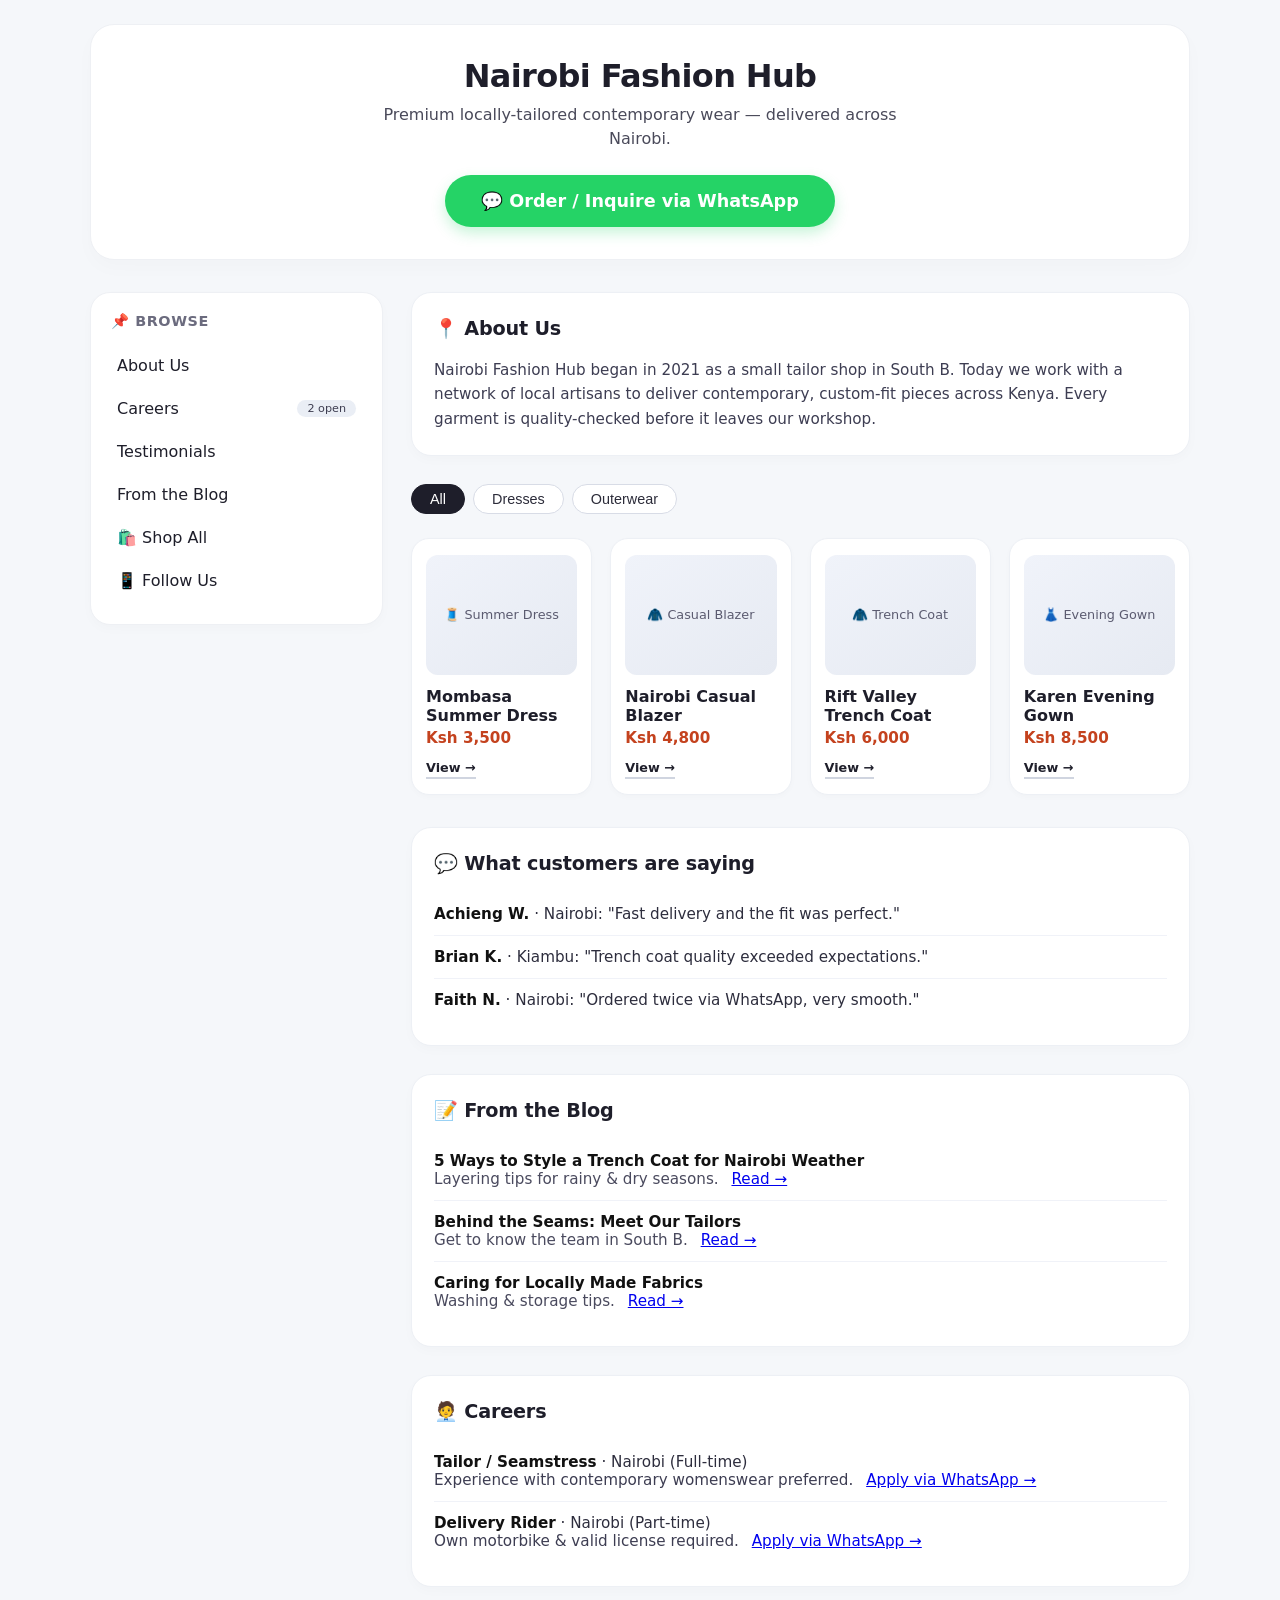
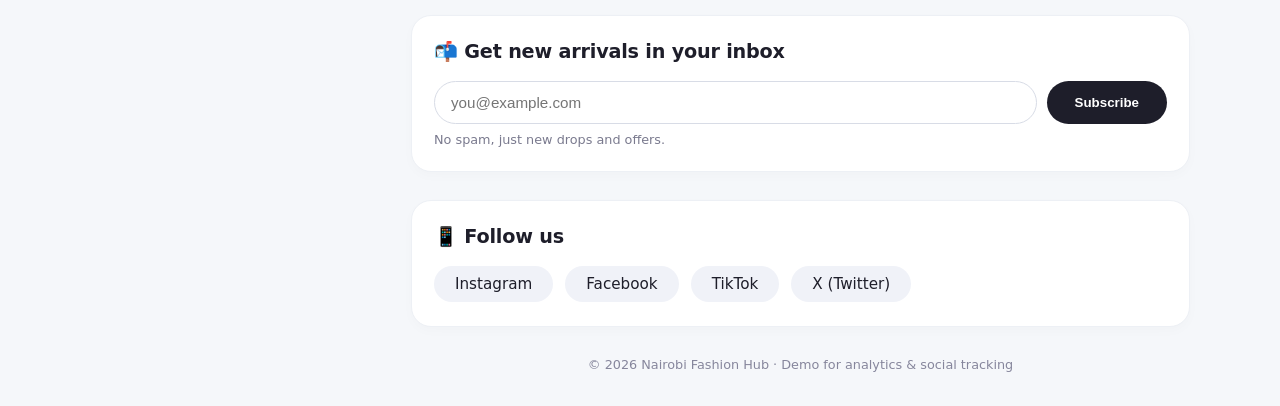
==== index.html @ c0537ba8 "Update index.html" ====
<!DOCTYPE html>
<html lang="en">
<head>
  <!-- Google tag (gtag.js) -->
  <script async src="https://www.googletagmanager.com/gtag/js?id=G-ZZE3RNQ6L9"></script>
  <script>
    window.dataLayer = window.dataLayer || [];
    function gtag(){dataLayer.push(arguments);}
    gtag('js', new Date());
    gtag('config', 'G-ZZE3RNQ6L9');
  </script>
  <meta charset="UTF-8">
  <meta name="viewport" content="width=device-width, initial-scale=1.0">
  <title>Nairobi Fashion Hub · Social Analytics Demo</title>
  <style>
    * { box-sizing: border-box; margin: 0; }
    body {
      font-family: 'Segoe UI', Roboto, system-ui, sans-serif;
      background: #f5f7fa;
      color: #1e1e2a;
      padding: 24px 16px;
    }
    .container {
      max-width: 1100px;
      margin: 0 auto;
    }
    /* header card */
    .header-card {
      background: white;
      padding: 32px 24px;
      border-radius: 24px;
      box-shadow: 0 8px 20px rgba(0,0,0,0.02);
      border: 1px solid #eef0f4;
      text-align: center;
      margin-bottom: 32px;
    }
    h1 {
      font-size: 2rem;
      font-weight: 700;
      letter-spacing: -0.02em;
    }
    .subtitle {
      color: #4a4a5a;
      max-width: 560px;
      margin: 8px auto 24px;
      line-height: 1.5;
    }
    .whatsapp-btn {
      display: inline-block;
      background: #25D366;
      color: white;
      padding: 16px 36px;
      border-radius: 60px;
      font-weight: 600;
      font-size: 1.1rem;
      text-decoration: none;
      box-shadow: 0 6px 14px rgba(37, 211, 102, 0.25);
      transition: background 0.2s;
    }
    .whatsapp-btn:hover { background: #128C7E; }

    /* side menu + main layout */
    .dashboard {
      display: flex;
      flex-wrap: wrap;
      gap: 28px;
      margin-top: 8px;
    }
    .side-menu {
      flex: 1 1 200px;
      background: white;
      border-radius: 20px;
      border: 1px solid #eef0f4;
      padding: 20px 12px;
      height: fit-content;
      box-shadow: 0 4px 12px rgba(0,0,0,0.02);
    }
    .side-menu h3 {
      font-size: 0.9rem;
      text-transform: uppercase;
      letter-spacing: 0.04em;
      color: #6b6b7e;
      margin: 0 0 16px 8px;
    }
    .side-menu a {
      display: block;
      padding: 10px 14px;
      color: #1e1e2a;
      text-decoration: none;
      border-radius: 12px;
      font-weight: 500;
      transition: background 0.15s;
      margin-bottom: 4px;
    }
    .side-menu a:hover {
      background: #f0f2f8;
    }
    .side-menu .menu-label {
      display: flex;
      align-items: center;
      gap: 8px;
    }
    .side-menu .badge {
      background: #eaeef5;
      font-size: 0.7rem;
      padding: 2px 10px;
      border-radius: 30px;
      color: #3d3d50;
      margin-left: auto;
    }

    .main-content {
      flex: 3 1 500px;
    }

    /* filter pills */
    .filter-bar {
      display: flex;
      gap: 8px;
      flex-wrap: wrap;
      margin-bottom: 24px;
    }
    .filter-btn {
      background: white;
      border: 1px solid #d8dce6;
      padding: 6px 18px;
      border-radius: 40px;
      font-size: 0.9rem;
      font-weight: 500;
      cursor: pointer;
      transition: 0.15s;
      color: #2c2c3a;
    }
    .filter-btn.active,
    .filter-btn:hover {
      background: #1e1e2a;
      color: white;
      border-color: #1e1e2a;
    }

    /* product grid */
    .product-grid {
      display: grid;
      grid-template-columns: repeat(auto-fill, minmax(170px, 1fr));
      gap: 18px;
      margin-bottom: 32px;
    }
    .product-card {
      background: white;
      border-radius: 18px;
      border: 1px solid #edf0f5;
      padding: 16px 14px 18px;
      transition: transform 0.15s, box-shadow 0.2s;
      cursor: pointer;
      box-shadow: 0 2px 6px rgba(0,0,0,0.02);
    }
    .product-card:hover {
      transform: translateY(-3px);
      box-shadow: 0 12px 24px -8px rgba(0,0,0,0.08);
    }
    .product-thumb {
      height: 120px;
      background: #f0f3fa;
      border-radius: 12px;
      display: flex;
      align-items: center;
      justify-content: center;
      font-size: 0.8rem;
      color: #5b5b70;
      font-weight: 500;
      margin-bottom: 12px;
      background-image: linear-gradient(145deg, #f0f3fa, #e6eaf2);
    }
    .product-title {
      font-weight: 600;
      font-size: 1rem;
      margin-bottom: 2px;
    }
    .product-price {
      font-weight: 700;
      color: #c4421e;
      font-size: 0.95rem;
      margin: 4px 0 10px;
    }
    .product-cta {
      font-size: 0.8rem;
      font-weight: 600;
      color: #1e1e2a;
      border-bottom: 2px solid #d0d5e0;
      padding-bottom: 2px;
    }

    /* section cards */
    .section-card {
      background: white;
      border-radius: 20px;
      border: 1px solid #edf0f5;
      padding: 24px 22px;
      margin-bottom: 28px;
      box-shadow: 0 4px 12px rgba(0,0,0,0.02);
    }
    .section-card h2 {
      font-size: 1.2rem;
      font-weight: 600;
      margin-top: 0;
      margin-bottom: 18px;
      letter-spacing: -0.01em;
    }
    .testimonial {
      padding: 12px 0;
      border-bottom: 1px solid #f0f2f8;
      font-size: 0.95rem;
      color: #2d2d3d;
    }
    .testimonial:last-child { border-bottom: none; }
    .testimonial strong { color: #111; }

    .newsletter-form {
      display: flex;
      flex-wrap: wrap;
      gap: 10px;
    }
    .newsletter-form input {
      flex: 2 1 180px;
      padding: 12px 16px;
      border-radius: 60px;
      border: 1px solid #d8dce6;
      font-size: 0.95rem;
    }
    .newsletter-form button {
      background: #1e1e2a;
      color: white;
      border: none;
      padding: 12px 28px;
      border-radius: 60px;
      font-weight: 600;
      cursor: pointer;
      transition: 0.15s;
    }
    .newsletter-form button:hover { background: #3a3a4e; }

    .social-links {
      display: flex;
      flex-wrap: wrap;
      gap: 12px;
      margin-top: 8px;
    }
    .social-links a {
      background: #f0f2f8;
      padding: 8px 20px;
      border-radius: 40px;
      text-decoration: none;
      color: #1e1e2a;
      font-weight: 500;
      font-size: 0.95rem;
      border: 1px solid transparent;
      transition: 0.15s;
    }
    .social-links a:hover {
      background: #e3e7f0;
      border-color: #c8cedc;
    }
    footer {
      font-size: 0.8rem;
      color: #86869c;
      text-align: center;
      margin: 30px 0 10px;
    }
    .form-note { font-size: 0.8rem; color: #7a7a8e; margin-top: 8px; }
    .inline-link { color: #1e1e2a; font-weight: 500; text-decoration: underline 2px #d0d5e0; }
  </style>
</head>
<body>
<div class="container">

  <!-- header -->
  <div class="header-card">
    <h1>Nairobi Fashion Hub</h1>
    <p class="subtitle">Premium locally-tailored contemporary wear — delivered across Nairobi.</p>
    <a href="https://wa.me/254747990254?text=Hi!%20I%20am%20inquiring%20about%20your%20designs%20from%20Social%20Media."
       class="whatsapp-btn"
       id="whatsapp-conversion-link"
       onclick="gtag('event', 'whatsapp_click', { 'event_category': 'engagement', 'event_label': 'header_cta' });">
      💬 Order / Inquire via WhatsApp
    </a>
  </div>

  <!-- dashboard with side menu + main -->
  <div class="dashboard">
    <!-- SIDE MENU (clickable sections) -->
    <div class="side-menu">
      <h3>📌 browse</h3>
      <a href="#about-us" onclick="trackMenuClick('about')"><span class="menu-label">About Us</span></a>
      <a href="#careers" onclick="trackMenuClick('careers')"><span class="menu-label">Careers <span class="badge">2 open</span></span></a>
      <a href="#testimonials" onclick="trackMenuClick('testimonials')"><span class="menu-label">Testimonials</span></a>
      <a href="#blog" onclick="trackMenuClick('blog')"><span class="menu-label">From the Blog</span></a>
      <a href="#shop" onclick="trackMenuClick('shop')"><span class="menu-label">🛍️ Shop All</span></a>
      <a href="#social" onclick="trackMenuClick('social')"><span class="menu-label">📱 Follow Us</span></a>
    </div>

    <!-- MAIN CONTENT -->
    <div class="main-content">

      <!-- About (visible) -->
      <div class="section-card" id="about-us">
        <h2>📍 About Us</h2>
        <p style="font-size:0.95rem; color:#3d3d52; line-height:1.6;">
          Nairobi Fashion Hub began in 2021 as a small tailor shop in South B. Today we work with a network of
          local artisans to deliver contemporary, custom-fit pieces across Kenya. Every garment is quality-checked
          before it leaves our workshop.
        </p>
      </div>

      <!-- filter + product grid (shop) -->
      <div id="shop">
        <div class="filter-bar">
          <button class="filter-btn active" onclick="filterCategory('all', this)">All</button>
          <button class="filter-btn" onclick="filterCategory('dresses', this)">Dresses</button>
          <button class="filter-btn" onclick="filterCategory('outerwear', this)">Outerwear</button>
        </div>
        <div class="product-grid" id="product-grid">
          <div class="product-card" data-category="dresses" onclick="trackProductClick('Mombasa Summer Dress', 3500)">
            <div class="product-thumb">🧵 Summer Dress</div>
            <p class="product-title">Mombasa Summer Dress</p>
            <p class="product-price">Ksh 3,500</p>
            <span class="product-cta">View →</span>
          </div>
          <div class="product-card" data-category="outerwear" onclick="trackProductClick('Nairobi Casual Blazer', 4800)">
            <div class="product-thumb">🧥 Casual Blazer</div>
            <p class="product-title">Nairobi Casual Blazer</p>
            <p class="product-price">Ksh 4,800</p>
            <span class="product-cta">View →</span>
          </div>
          <div class="product-card" data-category="outerwear" onclick="trackProductClick('Rift Valley Trench Coat', 6000)">
            <div class="product-thumb">🧥 Trench Coat</div>
            <p class="product-title">Rift Valley Trench Coat</p>
            <p class="product-price">Ksh 6,000</p>
            <span class="product-cta">View →</span>
          </div>
          <div class="product-card" data-category="dresses" onclick="trackProductClick('Karen Evening Gown', 8500)">
            <div class="product-thumb">👗 Evening Gown</div>
            <p class="product-title">Karen Evening Gown</p>
            <p class="product-price">Ksh 8,500</p>
            <span class="product-cta">View →</span>
          </div>
        </div>
      </div>

      <!-- Testimonials -->
      <div class="section-card" id="testimonials">
        <h2>💬 What customers are saying</h2>
        <div class="testimonial"><strong>Achieng W.</strong> · Nairobi: "Fast delivery and the fit was perfect."</div>
        <div class="testimonial"><strong>Brian K.</strong> · Kiambu: "Trench coat quality exceeded expectations."</div>
        <div class="testimonial"><strong>Faith N.</strong> · Nairobi: "Ordered twice via WhatsApp, very smooth."</div>
      </div>

      <!-- Blog (clickable links) -->
      <div class="section-card" id="blog">
        <h2>📝 From the Blog</h2>
        <div class="testimonial">
          <strong>5 Ways to Style a Trench Coat for Nairobi Weather</strong><br>
          <span style="color:#4a4a5e;">Layering tips for rainy & dry seasons.</span>
          <a href="#" onclick="trackBlogClick('trench_coat_styling'); return false;" style="margin-left:8px; font-weight:500;">Read →</a>
        </div>
        <div class="testimonial">
          <strong>Behind the Seams: Meet Our Tailors</strong><br>
          <span style="color:#4a4a5e;">Get to know the team in South B.</span>
          <a href="#" onclick="trackBlogClick('meet_our_tailors'); return false;" style="margin-left:8px; font-weight:500;">Read →</a>
        </div>
        <div class="testimonial">
          <strong>Caring for Locally Made Fabrics</strong><br>
          <span style="color:#4a4a5e;">Washing & storage tips.</span>
          <a href="#" onclick="trackBlogClick('fabric_care'); return false;" style="margin-left:8px; font-weight:500;">Read →</a>
        </div>
      </div>

      <!-- Careers (with WhatsApp apply links) -->
      <div class="section-card" id="careers">
        <h2>🧑‍💼 Careers</h2>
        <div class="testimonial">
          <strong>Tailor / Seamstress</strong> · Nairobi (Full-time)<br>
          <span style="color:#3d3d52;">Experience with contemporary womenswear preferred.</span>
          <a href="https://wa.me/254799023508?text=Hi!%20I%20am%20inquiring%20about%20the%20Tailor%20position."
             onclick="trackCareerClick('tailor_seamstress');" style="margin-left:8px; font-weight:500;">Apply via WhatsApp →</a>
        </div>
        <div class="testimonial">
          <strong>Delivery Rider</strong> · Nairobi (Part-time)<br>
          <span style="color:#3d3d52;">Own motorbike & valid license required.</span>
          <a href="https://wa.me/254799023508?text=Hi!%20I%20am%20inquiring%20about%20the%20Delivery%20Rider%20position."
             onclick="trackCareerClick('delivery_rider');" style="margin-left:8px; font-weight:500;">Apply via WhatsApp →</a>
        </div>
      </div>

      <!-- Newsletter -->
      <div class="section-card">
        <h2>📬 Get new arrivals in your inbox</h2>
        <form class="newsletter-form" onsubmit="return handleNewsletterSubmit(event)">
          <input type="email" id="newsletter-email" placeholder="you@example.com" required>
          <button type="submit">Subscribe</button>
        </form>
        <p class="form-note">No spam, just new drops and offers.</p>
      </div>

      <!-- Social links (outbound) -->
      <div class="section-card" id="social">
        <h2>📱 Follow us</h2>
        <div class="social-links">
          <a href="https://instagram.com" target="_blank" rel="noopener"
             onclick="gtag('event', 'outbound_click', { 'event_category': 'social', 'event_label': 'instagram' });">Instagram</a>
          <a href="https://facebook.com" target="_blank" rel="noopener"
             onclick="gtag('event', 'outbound_click', { 'event_category': 'social', 'event_label': 'facebook' });">Facebook</a>
          <a href="https://tiktok.com" target="_blank" rel="noopener"
             onclick="gtag('event', 'outbound_click', { 'event_category': 'social', 'event_label': 'tiktok' });">TikTok</a>
          <a href="https://x.com" target="_blank" rel="noopener"
             onclick="gtag('event', 'outbound_click', { 'event_category': 'social', 'event_label': 'x_twitter' });">X (Twitter)</a>
        </div>
      </div>

      <footer>© 2026 Nairobi Fashion Hub · Demo for analytics &amp; social tracking</footer>
    </div>
  </div>
</div>

<script>
  // ------- GA tracking helpers -------

  // product click
  function trackProductClick(name, price) {
    gtag('event', 'select_item', {
      'event_category': 'product',
      'event_label': name,
      'value': price
    });
  }

  // blog click
  function trackBlogClick(articleId) {
    gtag('event', 'blog_click', {
      'event_category': 'content',
      'event_label': articleId
    });
  }

  // career click (apply via WhatsApp)
  function trackCareerClick(roleId) {
    gtag('event', 'career_click', {
      'event_category': 'careers',
      'event_label': roleId
    });
  }

  // side menu click
  function trackMenuClick(section) {
    gtag('event', 'menu_click', {
      'event_category': 'navigation',
      'event_label': section
    });
  }

  // category filter
  function filterCategory(category, btn) {
    document.querySelectorAll('.filter-btn').forEach(b => b.classList.remove('active'));
    btn.classList.add('active');

    document.querySelectorAll('.product-card').forEach(card => {
      const show = category === 'all' || card.getAttribute('data-category') === category;
      card.style.display = show ? '' : 'none';
    });

    gtag('event', 'filter_select', {
      'event_category': 'engagement',
      'event_label': category
    });
  }

  // newsletter signup
  function handleNewsletterSubmit(event) {
    event.preventDefault();
    gtag('event', 'sign_up', {
      'event_category': 'conversion',
      'event_label': 'newsletter'
    });
    alert('Thanks for subscribing! (demo, no email stored)');
    document.getElementById('newsletter-email').value = '';
    return false;
  }

  // scroll depth tracking (25/50/75/100)
  (function() {
    const milestones = [25, 50, 75, 100];
    const reached = new Set();
    function checkScroll() {
      const scrollTop = window.scrollY;
      const docHeight = document.documentElement.scrollHeight - window.innerHeight;
      if (docHeight <= 0) return;
      const percent = Math.round((scrollTop / docHeight) * 100);
      milestones.forEach(m => {
        if (percent >= m && !reached.has(m)) {
          reached.add(m);
          gtag('event', 'scroll_depth', {
            'event_category': 'engagement',
            'event_label': m + '%'
          });
        }
      });
    }
    window.addEventListener('scroll', checkScroll);
  })();

  // 30-second time-on-page
  setTimeout(function() {
    gtag('event', 'time_on_page', {
      'event_category': 'engagement',
      'event_label': '30_seconds'
    });
  }, 30000);

  // additional: track WhatsApp link in careers and header are already handled inline.
</script>
</body>
</html>
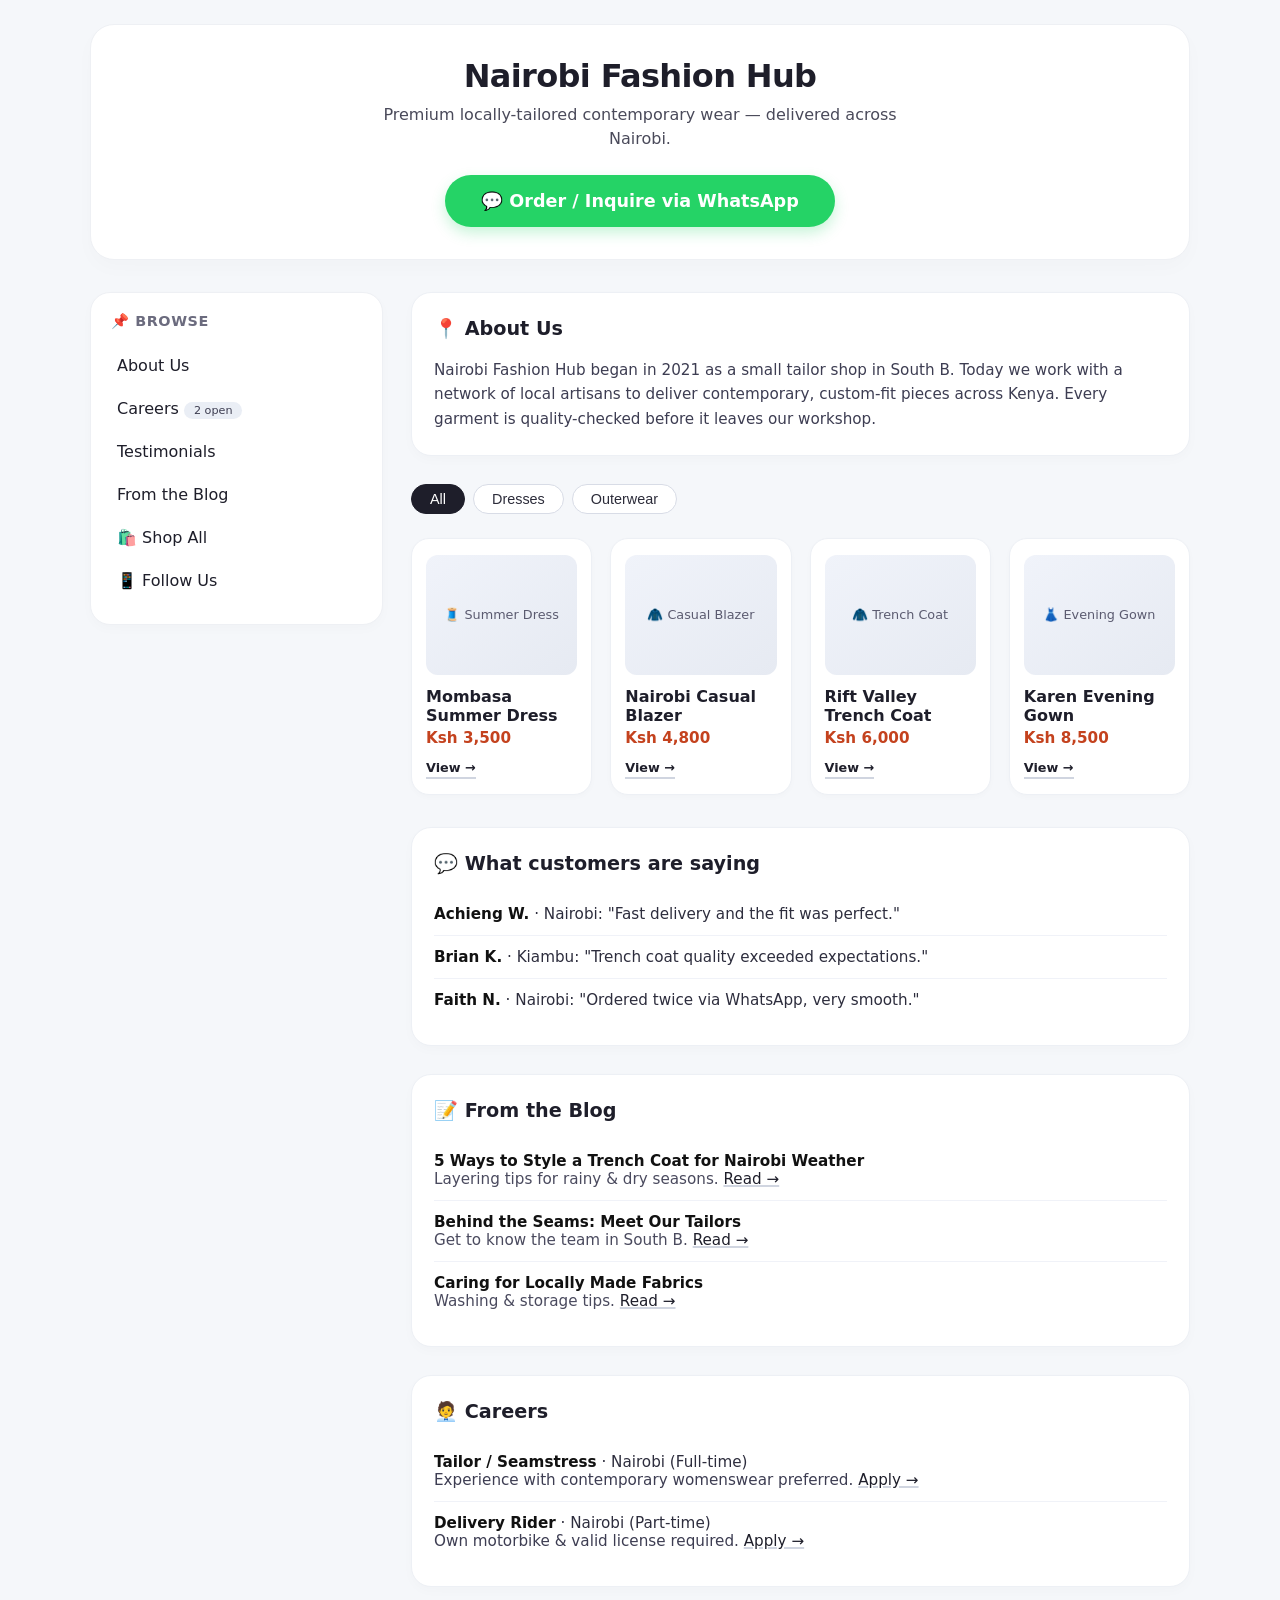
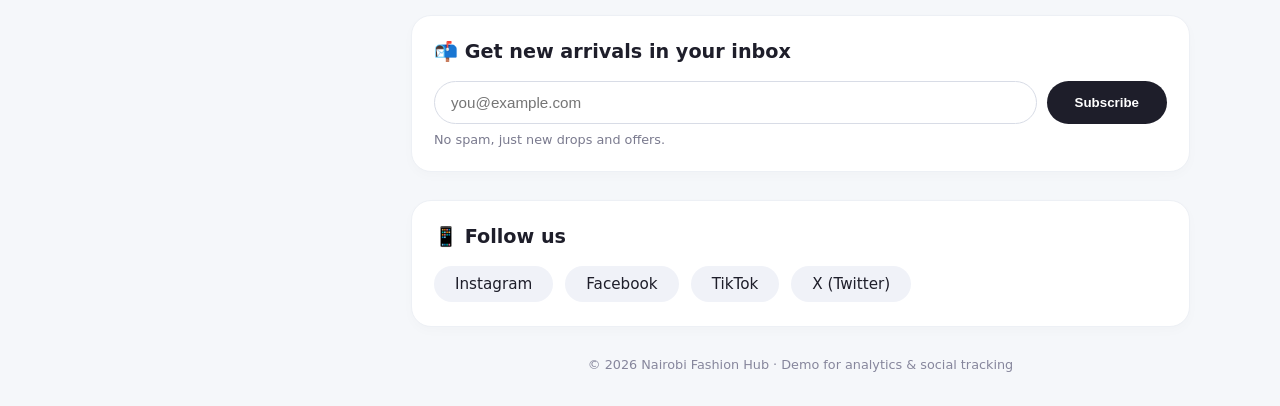
==== commit 9b1ec1c0: "Update index.html" ====
--- a/index.html
+++ b/index.html
@@ -11,7 +11,7 @@
   </script>
   <meta charset="UTF-8">
   <meta name="viewport" content="width=device-width, initial-scale=1.0">
-  <title>Nairobi Fashion Hub · Social Analytics Demo</title>
+  <title>Nairobi Fashion Hub · Interactive Demo</title>
   <style>
     * { box-sizing: border-box; margin: 0; }
     body {
@@ -20,11 +20,7 @@
       color: #1e1e2a;
       padding: 24px 16px;
     }
-    .container {
-      max-width: 1100px;
-      margin: 0 auto;
-    }
-    /* header card */
+    .container { max-width: 1100px; margin: 0 auto; }
     .header-card {
       background: white;
       padding: 32px 24px;
@@ -34,17 +30,8 @@
       text-align: center;
       margin-bottom: 32px;
     }
-    h1 {
-      font-size: 2rem;
-      font-weight: 700;
-      letter-spacing: -0.02em;
-    }
-    .subtitle {
-      color: #4a4a5a;
-      max-width: 560px;
-      margin: 8px auto 24px;
-      line-height: 1.5;
-    }
+    h1 { font-size: 2rem; font-weight: 700; letter-spacing: -0.02em; }
+    .subtitle { color: #4a4a5a; max-width: 560px; margin: 8px auto 24px; line-height: 1.5; }
     .whatsapp-btn {
       display: inline-block;
       background: #25D366;
@@ -59,7 +46,6 @@
     }
     .whatsapp-btn:hover { background: #128C7E; }
 
-    /* side menu + main layout */
     .dashboard {
       display: flex;
       flex-wrap: wrap;
@@ -91,15 +77,9 @@
       font-weight: 500;
       transition: background 0.15s;
       margin-bottom: 4px;
-    }
-    .side-menu a:hover {
-      background: #f0f2f8;
-    }
-    .side-menu .menu-label {
-      display: flex;
-      align-items: center;
-      gap: 8px;
-    }
+      cursor: pointer;
+    }
+    .side-menu a:hover { background: #f0f2f8; }
     .side-menu .badge {
       background: #eaeef5;
       font-size: 0.7rem;
@@ -108,12 +88,9 @@
       color: #3d3d50;
       margin-left: auto;
     }
-
-    .main-content {
-      flex: 3 1 500px;
-    }
-
-    /* filter pills */
+    .main-content { flex: 3 1 500px; }
+
+    /* filter */
     .filter-bar {
       display: flex;
       gap: 8px;
@@ -131,8 +108,7 @@
       transition: 0.15s;
       color: #2c2c3a;
     }
-    .filter-btn.active,
-    .filter-btn:hover {
+    .filter-btn.active, .filter-btn:hover {
       background: #1e1e2a;
       color: white;
       border-color: #1e1e2a;
@@ -171,26 +147,10 @@
       margin-bottom: 12px;
       background-image: linear-gradient(145deg, #f0f3fa, #e6eaf2);
     }
-    .product-title {
-      font-weight: 600;
-      font-size: 1rem;
-      margin-bottom: 2px;
-    }
-    .product-price {
-      font-weight: 700;
-      color: #c4421e;
-      font-size: 0.95rem;
-      margin: 4px 0 10px;
-    }
-    .product-cta {
-      font-size: 0.8rem;
-      font-weight: 600;
-      color: #1e1e2a;
-      border-bottom: 2px solid #d0d5e0;
-      padding-bottom: 2px;
-    }
-
-    /* section cards */
+    .product-title { font-weight: 600; font-size: 1rem; margin-bottom: 2px; }
+    .product-price { font-weight: 700; color: #c4421e; font-size: 0.95rem; margin: 4px 0 10px; }
+    .product-cta { font-size: 0.8rem; font-weight: 600; color: #1e1e2a; border-bottom: 2px solid #d0d5e0; padding-bottom: 2px; }
+
     .section-card {
       background: white;
       border-radius: 20px;
@@ -199,13 +159,7 @@
       margin-bottom: 28px;
       box-shadow: 0 4px 12px rgba(0,0,0,0.02);
     }
-    .section-card h2 {
-      font-size: 1.2rem;
-      font-weight: 600;
-      margin-top: 0;
-      margin-bottom: 18px;
-      letter-spacing: -0.01em;
-    }
+    .section-card h2 { font-size: 1.2rem; font-weight: 600; margin-top: 0; margin-bottom: 18px; }
     .testimonial {
       padding: 12px 0;
       border-bottom: 1px solid #f0f2f8;
@@ -214,6 +168,13 @@
     }
     .testimonial:last-child { border-bottom: none; }
     .testimonial strong { color: #111; }
+    .inline-link {
+      color: #1e1e2a;
+      font-weight: 500;
+      text-decoration: underline 2px #d0d5e0;
+      cursor: pointer;
+    }
+    .inline-link:hover { color: #000; }
 
     .newsletter-form {
       display: flex;
@@ -256,52 +217,89 @@
       border: 1px solid transparent;
       transition: 0.15s;
     }
-    .social-links a:hover {
-      background: #e3e7f0;
-      border-color: #c8cedc;
-    }
-    footer {
-      font-size: 0.8rem;
-      color: #86869c;
-      text-align: center;
-      margin: 30px 0 10px;
-    }
+    .social-links a:hover { background: #e3e7f0; border-color: #c8cedc; }
+    footer { font-size: 0.8rem; color: #86869c; text-align: center; margin: 30px 0 10px; }
     .form-note { font-size: 0.8rem; color: #7a7a8e; margin-top: 8px; }
-    .inline-link { color: #1e1e2a; font-weight: 500; text-decoration: underline 2px #d0d5e0; }
+
+    /* detail overlay (modal) */
+    .modal-overlay {
+      position: fixed;
+      inset: 0;
+      background: rgba(0,0,0,0.35);
+      backdrop-filter: blur(4px);
+      display: flex;
+      align-items: center;
+      justify-content: center;
+      z-index: 999;
+      padding: 20px;
+      opacity: 0;
+      pointer-events: none;
+      transition: opacity 0.25s ease;
+    }
+    .modal-overlay.active {
+      opacity: 1;
+      pointer-events: auto;
+    }
+    .modal-box {
+      background: white;
+      max-width: 600px;
+      width: 100%;
+      border-radius: 28px;
+      padding: 32px 28px;
+      box-shadow: 0 30px 60px rgba(0,0,0,0.2);
+      position: relative;
+      max-height: 80vh;
+      overflow-y: auto;
+      transform: scale(0.96);
+      transition: transform 0.2s ease;
+    }
+    .modal-overlay.active .modal-box { transform: scale(1); }
+    .modal-close {
+      position: absolute;
+      top: 16px;
+      right: 20px;
+      font-size: 1.8rem;
+      cursor: pointer;
+      color: #6b6b7e;
+      background: none;
+      border: none;
+      line-height: 1;
+    }
+    .modal-close:hover { color: #1e1e2a; }
+    .modal-box h2 { margin-top: 0; font-size: 1.6rem; }
+    .modal-box .meta { color: #4a4a5a; margin-bottom: 12px; font-weight: 500; }
+    .modal-box .desc { line-height: 1.6; color: #2d2d3d; }
+    .modal-box .detail-list { list-style: none; padding: 0; }
+    .modal-box .detail-list li { padding: 6px 0; border-bottom: 1px solid #f0f2f8; }
+    .modal-box .detail-list strong { color: #1e1e2a; }
   </style>
 </head>
 <body>
 <div class="container">
-
-  <!-- header -->
   <div class="header-card">
     <h1>Nairobi Fashion Hub</h1>
     <p class="subtitle">Premium locally-tailored contemporary wear — delivered across Nairobi.</p>
     <a href="https://wa.me/254747990254?text=Hi!%20I%20am%20inquiring%20about%20your%20designs%20from%20Social%20Media."
-       class="whatsapp-btn"
-       id="whatsapp-conversion-link"
+       class="whatsapp-btn" id="whatsapp-conversion-link"
        onclick="gtag('event', 'whatsapp_click', { 'event_category': 'engagement', 'event_label': 'header_cta' });">
       💬 Order / Inquire via WhatsApp
     </a>
   </div>
 
-  <!-- dashboard with side menu + main -->
   <div class="dashboard">
-    <!-- SIDE MENU (clickable sections) -->
+    <!-- side menu -->
     <div class="side-menu">
       <h3>📌 browse</h3>
-      <a href="#about-us" onclick="trackMenuClick('about')"><span class="menu-label">About Us</span></a>
-      <a href="#careers" onclick="trackMenuClick('careers')"><span class="menu-label">Careers <span class="badge">2 open</span></span></a>
-      <a href="#testimonials" onclick="trackMenuClick('testimonials')"><span class="menu-label">Testimonials</span></a>
-      <a href="#blog" onclick="trackMenuClick('blog')"><span class="menu-label">From the Blog</span></a>
-      <a href="#shop" onclick="trackMenuClick('shop')"><span class="menu-label">🛍️ Shop All</span></a>
-      <a href="#social" onclick="trackMenuClick('social')"><span class="menu-label">📱 Follow Us</span></a>
+      <a onclick="scrollToSection('about-us'); trackMenuClick('about')">About Us</a>
+      <a onclick="scrollToSection('careers'); trackMenuClick('careers')">Careers <span class="badge">2 open</span></a>
+      <a onclick="scrollToSection('testimonials'); trackMenuClick('testimonials')">Testimonials</a>
+      <a onclick="scrollToSection('blog'); trackMenuClick('blog')">From the Blog</a>
+      <a onclick="scrollToSection('shop'); trackMenuClick('shop')">🛍️ Shop All</a>
+      <a onclick="scrollToSection('social'); trackMenuClick('social')">📱 Follow Us</a>
     </div>
 
-    <!-- MAIN CONTENT -->
     <div class="main-content">
-
-      <!-- About (visible) -->
+      <!-- About -->
       <div class="section-card" id="about-us">
         <h2>📍 About Us</h2>
         <p style="font-size:0.95rem; color:#3d3d52; line-height:1.6;">
@@ -311,7 +309,7 @@
         </p>
       </div>
 
-      <!-- filter + product grid (shop) -->
+      <!-- Shop -->
       <div id="shop">
         <div class="filter-bar">
           <button class="filter-btn active" onclick="filterCategory('all', this)">All</button>
@@ -319,25 +317,25 @@
           <button class="filter-btn" onclick="filterCategory('outerwear', this)">Outerwear</button>
         </div>
         <div class="product-grid" id="product-grid">
-          <div class="product-card" data-category="dresses" onclick="trackProductClick('Mombasa Summer Dress', 3500)">
+          <div class="product-card" data-category="dresses" onclick="openProductDetail('Mombasa Summer Dress', 'Ksh 3,500', 'A light, breathable summer dress in vibrant African print. Perfect for warm days and casual outings. Made from 100% cotton, machine washable.')">
             <div class="product-thumb">🧵 Summer Dress</div>
             <p class="product-title">Mombasa Summer Dress</p>
             <p class="product-price">Ksh 3,500</p>
             <span class="product-cta">View →</span>
           </div>
-          <div class="product-card" data-category="outerwear" onclick="trackProductClick('Nairobi Casual Blazer', 4800)">
+          <div class="product-card" data-category="outerwear" onclick="openProductDetail('Nairobi Casual Blazer', 'Ksh 4,800', 'A sharp, versatile blazer tailored from premium Kenyan wool-blend. Ideal for office or smart-casual events. Available in navy, charcoal, and khaki.')">
             <div class="product-thumb">🧥 Casual Blazer</div>
             <p class="product-title">Nairobi Casual Blazer</p>
             <p class="product-price">Ksh 4,800</p>
             <span class="product-cta">View →</span>
           </div>
-          <div class="product-card" data-category="outerwear" onclick="trackProductClick('Rift Valley Trench Coat', 6000)">
+          <div class="product-card" data-category="outerwear" onclick="openProductDetail('Rift Valley Trench Coat', 'Ksh 6,000', 'Classic trench coat with a modern fit. Water-resistant, with a removable liner for Nairobi’s changing weather. Double-breasted, belted waist.')">
             <div class="product-thumb">🧥 Trench Coat</div>
             <p class="product-title">Rift Valley Trench Coat</p>
             <p class="product-price">Ksh 6,000</p>
             <span class="product-cta">View →</span>
           </div>
-          <div class="product-card" data-category="dresses" onclick="trackProductClick('Karen Evening Gown', 8500)">
+          <div class="product-card" data-category="dresses" onclick="openProductDetail('Karen Evening Gown', 'Ksh 8,500', 'Elegant floor-length gown with a subtle train. Designed for galas, weddings, and formal evenings. Made from luxe satin with delicate beadwork.')">
             <div class="product-thumb">👗 Evening Gown</div>
             <p class="product-title">Karen Evening Gown</p>
             <p class="product-price">Ksh 8,500</p>
@@ -354,40 +352,38 @@
         <div class="testimonial"><strong>Faith N.</strong> · Nairobi: "Ordered twice via WhatsApp, very smooth."</div>
       </div>
 
-      <!-- Blog (clickable links) -->
+      <!-- Blog (clickable links -> open modal with dummy content) -->
       <div class="section-card" id="blog">
         <h2>📝 From the Blog</h2>
         <div class="testimonial">
           <strong>5 Ways to Style a Trench Coat for Nairobi Weather</strong><br>
           <span style="color:#4a4a5e;">Layering tips for rainy & dry seasons.</span>
-          <a href="#" onclick="trackBlogClick('trench_coat_styling'); return false;" style="margin-left:8px; font-weight:500;">Read →</a>
+          <span class="inline-link" onclick="openBlogDetail('Trench Coat Styling', 'Nairobi’s weather can change in minutes. Here are 5 ways to style your trench coat: layer with a chunky knit, belt it over a dress, wear open with a hoodie, pair with shorts for a playful look, or go classic with jeans. Our favourite: trench over a tailored suit for a power look.')">Read →</span>
         </div>
         <div class="testimonial">
           <strong>Behind the Seams: Meet Our Tailors</strong><br>
           <span style="color:#4a4a5e;">Get to know the team in South B.</span>
-          <a href="#" onclick="trackBlogClick('meet_our_tailors'); return false;" style="margin-left:8px; font-weight:500;">Read →</a>
+          <span class="inline-link" onclick="openBlogDetail('Behind the Seams', 'Our team of 12 tailors brings decades of combined experience. From pattern cutting to hand-finishing, every piece reflects pride in craftsmanship. Meet Mama Grace, who has been tailoring for 22 years, and James, our newest apprentice. We believe in fair wages and continuous training.')">Read →</span>
         </div>
         <div class="testimonial">
           <strong>Caring for Locally Made Fabrics</strong><br>
           <span style="color:#4a4a5e;">Washing & storage tips.</span>
-          <a href="#" onclick="trackBlogClick('fabric_care'); return false;" style="margin-left:8px; font-weight:500;">Read →</a>
-        </div>
-      </div>
-
-      <!-- Careers (with WhatsApp apply links) -->
+          <span class="inline-link" onclick="openBlogDetail('Fabric Care Guide', 'To keep your Kenyan-made garments looking new: wash inside out in cold water, avoid harsh detergents, air dry in shade, and store with cedar blocks to deter moths. For wool blends, professional dry cleaning is recommended.')">Read →</span>
+        </div>
+      </div>
+
+      <!-- Careers (clickable roles -> full details) -->
       <div class="section-card" id="careers">
         <h2>🧑‍💼 Careers</h2>
         <div class="testimonial">
           <strong>Tailor / Seamstress</strong> · Nairobi (Full-time)<br>
           <span style="color:#3d3d52;">Experience with contemporary womenswear preferred.</span>
-          <a href="https://wa.me/254799023508?text=Hi!%20I%20am%20inquiring%20about%20the%20Tailor%20position."
-             onclick="trackCareerClick('tailor_seamstress');" style="margin-left:8px; font-weight:500;">Apply via WhatsApp →</a>
+          <span class="inline-link" onclick="openCareerDetail('Tailor / Seamstress', '📍 Location: South B, Nairobi\n💰 Salary: Ksh 45,000 – 60,000/month\n📋 Minimum: 3 years tailoring experience, proficiency with industrial machines.\n✨ Desired: Pattern-making skills, experience with African prints.\n🏆 Success: Consistently meeting quality and delivery targets, positive customer feedback.\n🤝 Work with us: We are a close-knit team that values creativity, punctuality, and mutual respect.')">Apply →</span>
         </div>
         <div class="testimonial">
           <strong>Delivery Rider</strong> · Nairobi (Part-time)<br>
           <span style="color:#3d3d52;">Own motorbike & valid license required.</span>
-          <a href="https://wa.me/254799023508?text=Hi!%20I%20am%20inquiring%20about%20the%20Delivery%20Rider%20position."
-             onclick="trackCareerClick('delivery_rider');" style="margin-left:8px; font-weight:500;">Apply via WhatsApp →</a>
+          <span class="inline-link" onclick="openCareerDetail('Delivery Rider', '📍 Location: Nairobi (various routes)\n💰 Salary: Ksh 25,000 – 35,000/month + fuel allowance\n📋 Minimum: Valid motorcycle license, own bike, smartphone with GPS.\n✨ Desired: Familiarity with Nairobi roads, good communication skills.\n🏆 Success: On-time deliveries, positive customer interactions, careful handling of packages.\n🤝 Work with us: We value reliability and a positive attitude. You’ll be the face of our brand on the road.')">Apply →</span>
         </div>
       </div>
 
@@ -401,91 +397,116 @@
         <p class="form-note">No spam, just new drops and offers.</p>
       </div>
 
-      <!-- Social links (outbound) -->
+      <!-- Social -->
       <div class="section-card" id="social">
         <h2>📱 Follow us</h2>
         <div class="social-links">
-          <a href="https://instagram.com" target="_blank" rel="noopener"
-             onclick="gtag('event', 'outbound_click', { 'event_category': 'social', 'event_label': 'instagram' });">Instagram</a>
-          <a href="https://facebook.com" target="_blank" rel="noopener"
-             onclick="gtag('event', 'outbound_click', { 'event_category': 'social', 'event_label': 'facebook' });">Facebook</a>
-          <a href="https://tiktok.com" target="_blank" rel="noopener"
-             onclick="gtag('event', 'outbound_click', { 'event_category': 'social', 'event_label': 'tiktok' });">TikTok</a>
-          <a href="https://x.com" target="_blank" rel="noopener"
-             onclick="gtag('event', 'outbound_click', { 'event_category': 'social', 'event_label': 'x_twitter' });">X (Twitter)</a>
-        </div>
-      </div>
-
+          <a href="https://instagram.com" target="_blank" rel="noopener" onclick="gtag('event', 'outbound_click', { 'event_category': 'social', 'event_label': 'instagram' });">Instagram</a>
+          <a href="https://facebook.com" target="_blank" rel="noopener" onclick="gtag('event', 'outbound_click', { 'event_category': 'social', 'event_label': 'facebook' });">Facebook</a>
+          <a href="https://tiktok.com" target="_blank" rel="noopener" onclick="gtag('event', 'outbound_click', { 'event_category': 'social', 'event_label': 'tiktok' });">TikTok</a>
+          <a href="https://x.com" target="_blank" rel="noopener" onclick="gtag('event', 'outbound_click', { 'event_category': 'social', 'event_label': 'x_twitter' });">X (Twitter)</a>
+        </div>
+      </div>
       <footer>© 2026 Nairobi Fashion Hub · Demo for analytics &amp; social tracking</footer>
     </div>
   </div>
 </div>
 
+<!-- MODAL OVERLAY (reused for products, blog, careers) -->
+<div class="modal-overlay" id="detailModal">
+  <div class="modal-box">
+    <button class="modal-close" onclick="closeModal()">&times;</button>
+    <div id="modalContent">
+      <h2 id="modalTitle">Title</h2>
+      <div id="modalBody" class="desc"></div>
+    </div>
+  </div>
+</div>
+
 <script>
-  // ------- GA tracking helpers -------
-
-  // product click
-  function trackProductClick(name, price) {
-    gtag('event', 'select_item', {
-      'event_category': 'product',
-      'event_label': name,
-      'value': price
+  // ----- helper: scroll to section -----
+  function scrollToSection(id) {
+    document.getElementById(id)?.scrollIntoView({ behavior: 'smooth', block: 'start' });
+  }
+
+  // ----- modal controls -----
+  function openModal(title, bodyHTML) {
+    document.getElementById('modalTitle').textContent = title;
+    document.getElementById('modalBody').innerHTML = bodyHTML;
+    document.getElementById('detailModal').classList.add('active');
+    // GA event for modal view (generic)
+    gtag('event', 'view_detail', { 'event_category': 'engagement', 'event_label': title });
+  }
+
+  function closeModal() {
+    document.getElementById('detailModal').classList.remove('active');
+  }
+  // close on overlay click
+  document.getElementById('detailModal').addEventListener('click', function(e) {
+    if (e.target === this) closeModal();
+  });
+
+  // ----- product detail -----
+  function openProductDetail(name, price, description) {
+    const html = `
+      <p class="meta">${price} · in stock</p>
+      <p class="desc">${description}</p>
+      <p style="margin-top:16px;"><span class="inline-link" onclick="gtag('event','add_to_cart',{'event_label':'${name}'}); alert('Added to cart (demo)');">Add to cart</span> · 
+      <a href="https://wa.me/254747990254?text=Hi!%20I%20want%20to%20order%20${encodeURIComponent(name)}" target="_blank" style="font-weight:500;">Order on WhatsApp</a></p>
+    `;
+    openModal(name, html);
+    gtag('event', 'product_detail_view', { 'event_category': 'product', 'event_label': name });
+  }
+
+  // ----- blog detail (dummy content) -----
+  function openBlogDetail(title, content) {
+    const html = `<p class="desc">${content}</p><p style="margin-top:12px; color:#4a4a5a;">— Published in the Nairobi Fashion Hub blog</p>`;
+    openModal(title, html);
+    gtag('event', 'blog_detail_view', { 'event_category': 'content', 'event_label': title });
+  }
+
+  // ----- career detail (full description) -----
+  function openCareerDetail(title, details) {
+    // details is a multiline string with labels: location, salary, etc.
+    const lines = details.split('\n').filter(l => l.trim() !== '');
+    let html = '<ul class="detail-list">';
+    lines.forEach(line => {
+      const parts = line.split(':');
+      if (parts.length >= 2) {
+        const label = parts[0].trim();
+        const value = parts.slice(1).join(':').trim();
+        html += `<li><strong>${label}</strong>: ${value}</li>`;
+      } else {
+        html += `<li>${line}</li>`;
+      }
     });
-  }
-
-  // blog click
-  function trackBlogClick(articleId) {
-    gtag('event', 'blog_click', {
-      'event_category': 'content',
-      'event_label': articleId
-    });
-  }
-
-  // career click (apply via WhatsApp)
-  function trackCareerClick(roleId) {
-    gtag('event', 'career_click', {
-      'event_category': 'careers',
-      'event_label': roleId
-    });
-  }
-
-  // side menu click
-  function trackMenuClick(section) {
-    gtag('event', 'menu_click', {
-      'event_category': 'navigation',
-      'event_label': section
-    });
-  }
-
-  // category filter
+    html += '</ul>';
+    html += `<p style="margin-top:16px;"><a href="https://wa.me/254799023508?text=Hi!%20I%20am%20interested%20in%20the%20${encodeURIComponent(title)}%20position" target="_blank" style="font-weight:500;">Apply via WhatsApp →</a></p>`;
+    openModal(title, html);
+    gtag('event', 'career_detail_view', { 'event_category': 'careers', 'event_label': title });
+  }
+
+  // ----- filter -----
   function filterCategory(category, btn) {
     document.querySelectorAll('.filter-btn').forEach(b => b.classList.remove('active'));
     btn.classList.add('active');
-
     document.querySelectorAll('.product-card').forEach(card => {
-      const show = category === 'all' || card.getAttribute('data-category') === category;
+      const show = category === 'all' || card.dataset.category === category;
       card.style.display = show ? '' : 'none';
     });
-
-    gtag('event', 'filter_select', {
-      'event_category': 'engagement',
-      'event_label': category
-    });
-  }
-
-  // newsletter signup
+    gtag('event', 'filter_select', { 'event_category': 'engagement', 'event_label': category });
+  }
+
+  // ----- newsletter -----
   function handleNewsletterSubmit(event) {
     event.preventDefault();
-    gtag('event', 'sign_up', {
-      'event_category': 'conversion',
-      'event_label': 'newsletter'
-    });
-    alert('Thanks for subscribing! (demo, no email stored)');
+    gtag('event', 'sign_up', { 'event_category': 'conversion', 'event_label': 'newsletter' });
+    alert('Thanks for subscribing! (demo)');
     document.getElementById('newsletter-email').value = '';
     return false;
   }
 
-  // scroll depth tracking (25/50/75/100)
+  // ----- scroll depth -----
   (function() {
     const milestones = [25, 50, 75, 100];
     const reached = new Set();
@@ -497,25 +518,22 @@
       milestones.forEach(m => {
         if (percent >= m && !reached.has(m)) {
           reached.add(m);
-          gtag('event', 'scroll_depth', {
-            'event_category': 'engagement',
-            'event_label': m + '%'
-          });
+          gtag('event', 'scroll_depth', { 'event_category': 'engagement', 'event_label': m + '%' });
         }
       });
     }
     window.addEventListener('scroll', checkScroll);
   })();
 
-  // 30-second time-on-page
-  setTimeout(function() {
-    gtag('event', 'time_on_page', {
-      'event_category': 'engagement',
-      'event_label': '30_seconds'
-    });
+  // ----- time on page -----
+  setTimeout(() => {
+    gtag('event', 'time_on_page', { 'event_category': 'engagement', 'event_label': '30_seconds' });
   }, 30000);
 
-  // additional: track WhatsApp link in careers and header are already handled inline.
+  // menu click tracking (used in side menu)
+  function trackMenuClick(section) {
+    gtag('event', 'menu_click', { 'event_category': 'navigation', 'event_label': section });
+  }
 </script>
 </body>
 </html>
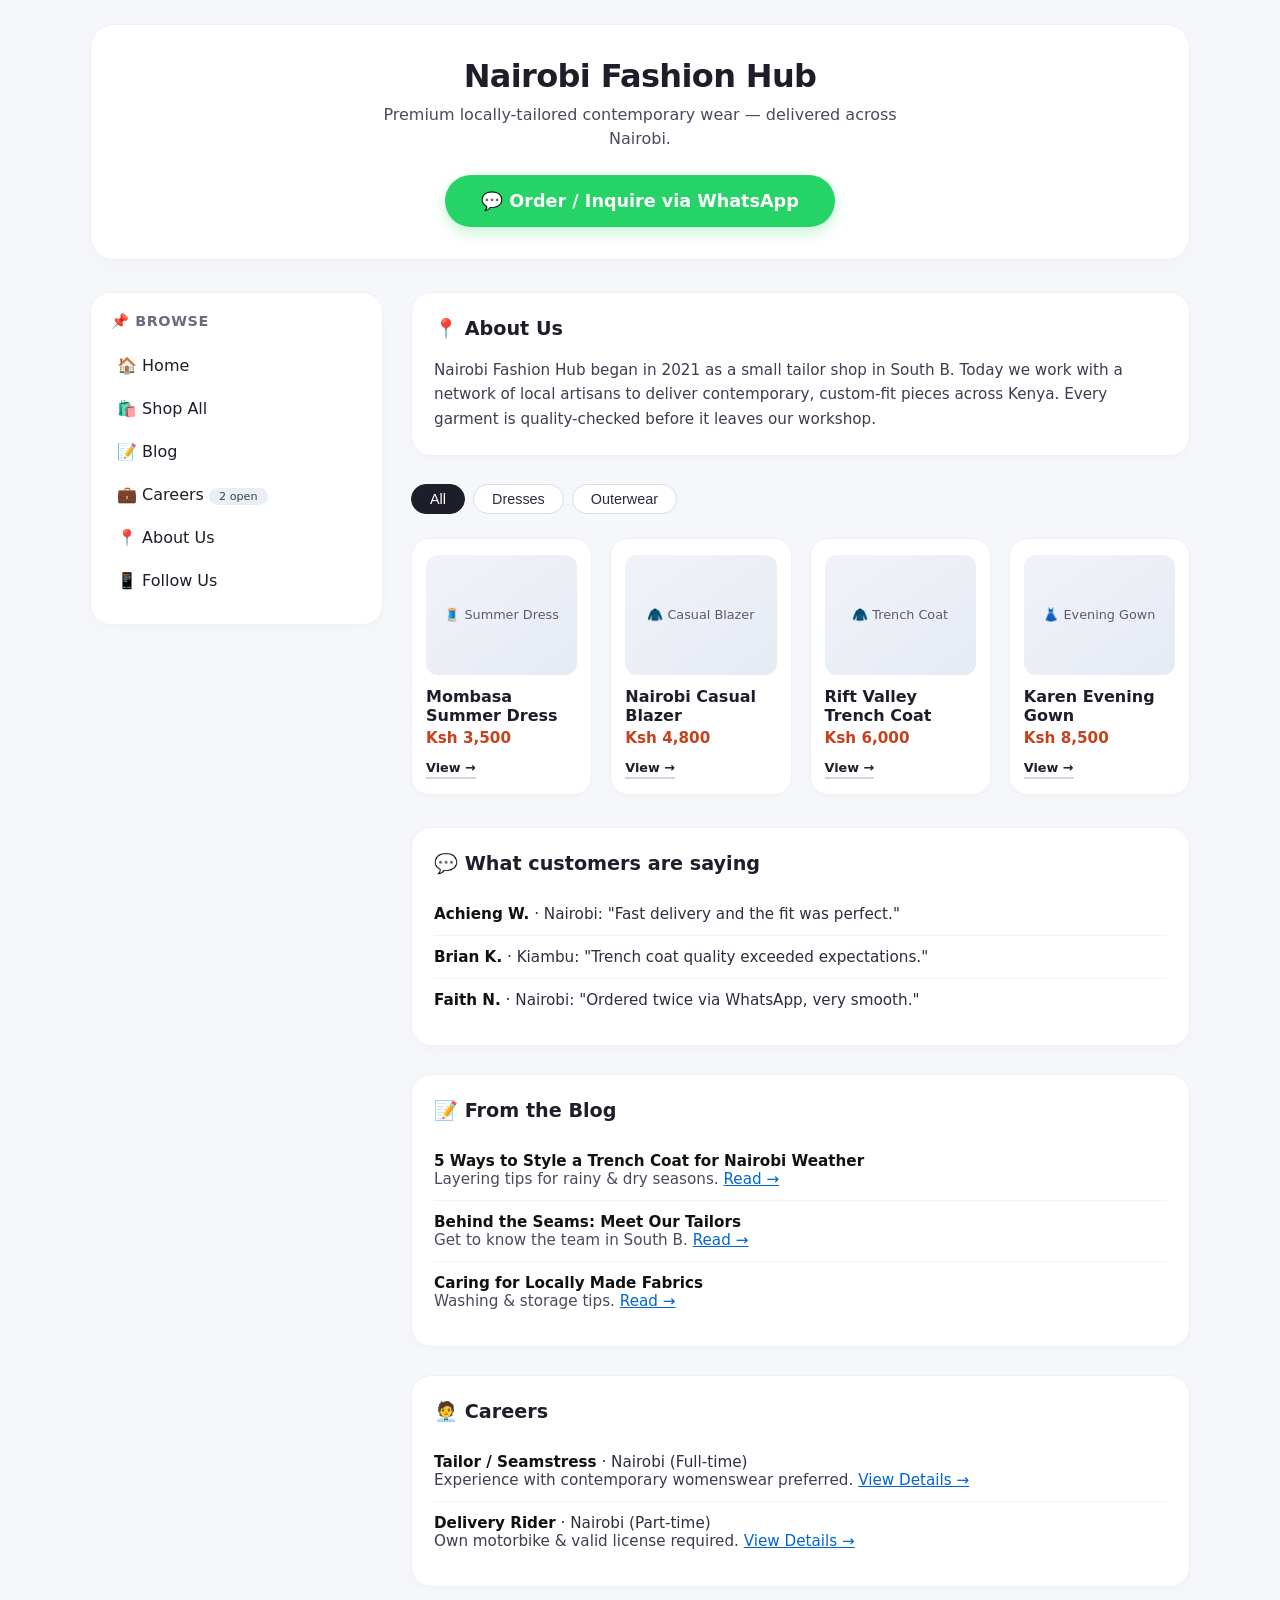
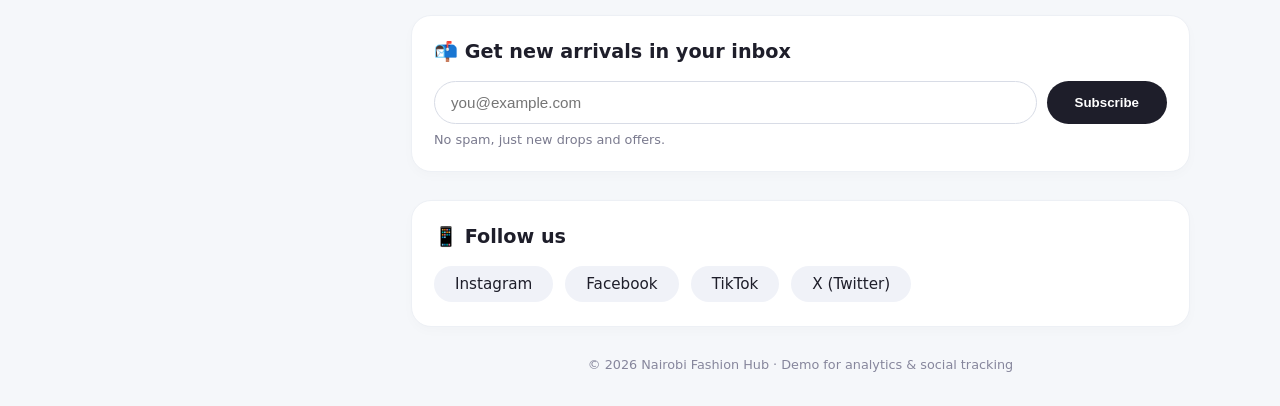
==== commit d76352c4: "Update index.html" ====
--- a/index.html
+++ b/index.html
@@ -60,6 +60,8 @@
       padding: 20px 12px;
       height: fit-content;
       box-shadow: 0 4px 12px rgba(0,0,0,0.02);
+      position: sticky;
+      top: 20px;
     }
     .side-menu h3 {
       font-size: 0.9rem;
@@ -168,13 +170,13 @@
     }
     .testimonial:last-child { border-bottom: none; }
     .testimonial strong { color: #111; }
-    .inline-link {
-      color: #1e1e2a;
+    .clickable-link {
+      color: #0066cc;
       font-weight: 500;
-      text-decoration: underline 2px #d0d5e0;
+      text-decoration: underline;
       cursor: pointer;
     }
-    .inline-link:hover { color: #000; }
+    .clickable-link:hover { color: #004499; }
 
     .newsletter-form {
       display: flex;
@@ -221,57 +223,45 @@
     footer { font-size: 0.8rem; color: #86869c; text-align: center; margin: 30px 0 10px; }
     .form-note { font-size: 0.8rem; color: #7a7a8e; margin-top: 8px; }
 
-    /* detail overlay (modal) */
-    .modal-overlay {
-      position: fixed;
-      inset: 0;
-      background: rgba(0,0,0,0.35);
-      backdrop-filter: blur(4px);
-      display: flex;
-      align-items: center;
-      justify-content: center;
-      z-index: 999;
-      padding: 20px;
-      opacity: 0;
-      pointer-events: none;
-      transition: opacity 0.25s ease;
-    }
-    .modal-overlay.active {
-      opacity: 1;
-      pointer-events: auto;
-    }
-    .modal-box {
+    /* Detail page styles */
+    .detail-page {
+      display: none;
       background: white;
-      max-width: 600px;
-      width: 100%;
-      border-radius: 28px;
+      border-radius: 20px;
+      border: 1px solid #edf0f5;
       padding: 32px 28px;
-      box-shadow: 0 30px 60px rgba(0,0,0,0.2);
-      position: relative;
-      max-height: 80vh;
-      overflow-y: auto;
-      transform: scale(0.96);
-      transition: transform 0.2s ease;
-    }
-    .modal-overlay.active .modal-box { transform: scale(1); }
-    .modal-close {
-      position: absolute;
-      top: 16px;
-      right: 20px;
-      font-size: 1.8rem;
+      margin-bottom: 28px;
+      box-shadow: 0 4px 12px rgba(0,0,0,0.02);
+    }
+    .detail-page.active { display: block; }
+    .detail-page .back-btn {
+      display: inline-block;
+      margin-bottom: 20px;
+      color: #0066cc;
       cursor: pointer;
-      color: #6b6b7e;
-      background: none;
-      border: none;
-      line-height: 1;
-    }
-    .modal-close:hover { color: #1e1e2a; }
-    .modal-box h2 { margin-top: 0; font-size: 1.6rem; }
-    .modal-box .meta { color: #4a4a5a; margin-bottom: 12px; font-weight: 500; }
-    .modal-box .desc { line-height: 1.6; color: #2d2d3d; }
-    .modal-box .detail-list { list-style: none; padding: 0; }
-    .modal-box .detail-list li { padding: 6px 0; border-bottom: 1px solid #f0f2f8; }
-    .modal-box .detail-list strong { color: #1e1e2a; }
+      font-weight: 500;
+    }
+    .detail-page .back-btn:hover { text-decoration: underline; }
+    .detail-page h2 { font-size: 1.8rem; margin-bottom: 12px; }
+    .detail-page .meta { color: #4a4a5a; font-weight: 500; margin-bottom: 16px; }
+    .detail-page .desc { line-height: 1.7; color: #2d2d3d; }
+    .detail-page .detail-list { list-style: none; padding: 0; }
+    .detail-page .detail-list li { padding: 10px 0; border-bottom: 1px solid #f0f2f8; }
+    .detail-page .detail-list strong { color: #1e1e2a; min-width: 120px; display: inline-block; }
+    .detail-page .action-btn {
+      display: inline-block;
+      margin-top: 20px;
+      padding: 12px 28px;
+      background: #25D366;
+      color: white;
+      border-radius: 60px;
+      text-decoration: none;
+      font-weight: 600;
+    }
+    .detail-page .action-btn:hover { background: #128C7E; }
+
+    /* Hide main content when detail is active */
+    .main-content .section-card.hide { display: none; }
   </style>
 </head>
 <body>
@@ -290,203 +280,317 @@
     <!-- side menu -->
     <div class="side-menu">
       <h3>📌 browse</h3>
-      <a onclick="scrollToSection('about-us'); trackMenuClick('about')">About Us</a>
-      <a onclick="scrollToSection('careers'); trackMenuClick('careers')">Careers <span class="badge">2 open</span></a>
-      <a onclick="scrollToSection('testimonials'); trackMenuClick('testimonials')">Testimonials</a>
-      <a onclick="scrollToSection('blog'); trackMenuClick('blog')">From the Blog</a>
-      <a onclick="scrollToSection('shop'); trackMenuClick('shop')">🛍️ Shop All</a>
-      <a onclick="scrollToSection('social'); trackMenuClick('social')">📱 Follow Us</a>
+      <a onclick="navigateTo('home')">🏠 Home</a>
+      <a onclick="navigateTo('shop')">🛍️ Shop All</a>
+      <a onclick="navigateTo('blog')">📝 Blog</a>
+      <a onclick="navigateTo('careers')">💼 Careers <span class="badge">2 open</span></a>
+      <a onclick="navigateTo('about')">📍 About Us</a>
+      <a onclick="navigateTo('social')">📱 Follow Us</a>
     </div>
 
-    <div class="main-content">
-      <!-- About -->
-      <div class="section-card" id="about-us">
-        <h2>📍 About Us</h2>
-        <p style="font-size:0.95rem; color:#3d3d52; line-height:1.6;">
-          Nairobi Fashion Hub began in 2021 as a small tailor shop in South B. Today we work with a network of
-          local artisans to deliver contemporary, custom-fit pieces across Kenya. Every garment is quality-checked
-          before it leaves our workshop.
-        </p>
+    <div class="main-content" id="mainContent">
+      <!-- HOME / DEFAULT VIEW -->
+      <div id="homeView">
+        <!-- About -->
+        <div class="section-card" id="about-us">
+          <h2>📍 About Us</h2>
+          <p style="font-size:0.95rem; color:#3d3d52; line-height:1.6;">
+            Nairobi Fashion Hub began in 2021 as a small tailor shop in South B. Today we work with a network of
+            local artisans to deliver contemporary, custom-fit pieces across Kenya. Every garment is quality-checked
+            before it leaves our workshop.
+          </p>
+        </div>
+
+        <!-- Shop -->
+        <div id="shop">
+          <div class="filter-bar">
+            <button class="filter-btn active" onclick="filterCategory('all', this)">All</button>
+            <button class="filter-btn" onclick="filterCategory('dresses', this)">Dresses</button>
+            <button class="filter-btn" onclick="filterCategory('outerwear', this)">Outerwear</button>
+          </div>
+          <div class="product-grid" id="product-grid">
+            <div class="product-card" data-category="dresses" onclick="showProductDetail('Mombasa Summer Dress')">
+              <div class="product-thumb">🧵 Summer Dress</div>
+              <p class="product-title">Mombasa Summer Dress</p>
+              <p class="product-price">Ksh 3,500</p>
+              <span class="product-cta">View →</span>
+            </div>
+            <div class="product-card" data-category="outerwear" onclick="showProductDetail('Nairobi Casual Blazer')">
+              <div class="product-thumb">🧥 Casual Blazer</div>
+              <p class="product-title">Nairobi Casual Blazer</p>
+              <p class="product-price">Ksh 4,800</p>
+              <span class="product-cta">View →</span>
+            </div>
+            <div class="product-card" data-category="outerwear" onclick="showProductDetail('Rift Valley Trench Coat')">
+              <div class="product-thumb">🧥 Trench Coat</div>
+              <p class="product-title">Rift Valley Trench Coat</p>
+              <p class="product-price">Ksh 6,000</p>
+              <span class="product-cta">View →</span>
+            </div>
+            <div class="product-card" data-category="dresses" onclick="showProductDetail('Karen Evening Gown')">
+              <div class="product-thumb">👗 Evening Gown</div>
+              <p class="product-title">Karen Evening Gown</p>
+              <p class="product-price">Ksh 8,500</p>
+              <span class="product-cta">View →</span>
+            </div>
+          </div>
+        </div>
+
+        <!-- Testimonials -->
+        <div class="section-card" id="testimonials">
+          <h2>💬 What customers are saying</h2>
+          <div class="testimonial"><strong>Achieng W.</strong> · Nairobi: "Fast delivery and the fit was perfect."</div>
+          <div class="testimonial"><strong>Brian K.</strong> · Kiambu: "Trench coat quality exceeded expectations."</div>
+          <div class="testimonial"><strong>Faith N.</strong> · Nairobi: "Ordered twice via WhatsApp, very smooth."</div>
+        </div>
+
+        <!-- Blog -->
+        <div class="section-card" id="blog">
+          <h2>📝 From the Blog</h2>
+          <div class="testimonial">
+            <strong>5 Ways to Style a Trench Coat for Nairobi Weather</strong><br>
+            <span style="color:#4a4a5e;">Layering tips for rainy & dry seasons.</span>
+            <span class="clickable-link" onclick="showBlogDetail('trench-coat-styling')">Read →</span>
+          </div>
+          <div class="testimonial">
+            <strong>Behind the Seams: Meet Our Tailors</strong><br>
+            <span style="color:#4a4a5e;">Get to know the team in South B.</span>
+            <span class="clickable-link" onclick="showBlogDetail('meet-our-tailors')">Read →</span>
+          </div>
+          <div class="testimonial">
+            <strong>Caring for Locally Made Fabrics</strong><br>
+            <span style="color:#4a4a5e;">Washing & storage tips.</span>
+            <span class="clickable-link" onclick="showBlogDetail('fabric-care')">Read →</span>
+          </div>
+        </div>
+
+        <!-- Careers -->
+        <div class="section-card" id="careers">
+          <h2>🧑‍💼 Careers</h2>
+          <div class="testimonial">
+            <strong>Tailor / Seamstress</strong> · Nairobi (Full-time)<br>
+            <span style="color:#3d3d52;">Experience with contemporary womenswear preferred.</span>
+            <span class="clickable-link" onclick="showCareerDetail('tailor')">View Details →</span>
+          </div>
+          <div class="testimonial">
+            <strong>Delivery Rider</strong> · Nairobi (Part-time)<br>
+            <span style="color:#3d3d52;">Own motorbike & valid license required.</span>
+            <span class="clickable-link" onclick="showCareerDetail('rider')">View Details →</span>
+          </div>
+        </div>
+
+        <!-- Newsletter -->
+        <div class="section-card">
+          <h2>📬 Get new arrivals in your inbox</h2>
+          <form class="newsletter-form" onsubmit="return handleNewsletterSubmit(event)">
+            <input type="email" id="newsletter-email" placeholder="you@example.com" required>
+            <button type="submit">Subscribe</button>
+          </form>
+          <p class="form-note">No spam, just new drops and offers.</p>
+        </div>
+
+        <!-- Social -->
+        <div class="section-card" id="social">
+          <h2>📱 Follow us</h2>
+          <div class="social-links">
+            <a href="https://instagram.com" target="_blank" rel="noopener" onclick="gtag('event', 'outbound_click', { 'event_category': 'social', 'event_label': 'instagram' });">Instagram</a>
+            <a href="https://facebook.com" target="_blank" rel="noopener" onclick="gtag('event', 'outbound_click', { 'event_category': 'social', 'event_label': 'facebook' });">Facebook</a>
+            <a href="https://tiktok.com" target="_blank" rel="noopener" onclick="gtag('event', 'outbound_click', { 'event_category': 'social', 'event_label': 'tiktok' });">TikTok</a>
+            <a href="https://x.com" target="_blank" rel="noopener" onclick="gtag('event', 'outbound_click', { 'event_category': 'social', 'event_label': 'x_twitter' });">X (Twitter)</a>
+          </div>
+        </div>
       </div>
 
-      <!-- Shop -->
-      <div id="shop">
-        <div class="filter-bar">
-          <button class="filter-btn active" onclick="filterCategory('all', this)">All</button>
-          <button class="filter-btn" onclick="filterCategory('dresses', this)">Dresses</button>
-          <button class="filter-btn" onclick="filterCategory('outerwear', this)">Outerwear</button>
-        </div>
-        <div class="product-grid" id="product-grid">
-          <div class="product-card" data-category="dresses" onclick="openProductDetail('Mombasa Summer Dress', 'Ksh 3,500', 'A light, breathable summer dress in vibrant African print. Perfect for warm days and casual outings. Made from 100% cotton, machine washable.')">
-            <div class="product-thumb">🧵 Summer Dress</div>
-            <p class="product-title">Mombasa Summer Dress</p>
-            <p class="product-price">Ksh 3,500</p>
-            <span class="product-cta">View →</span>
-          </div>
-          <div class="product-card" data-category="outerwear" onclick="openProductDetail('Nairobi Casual Blazer', 'Ksh 4,800', 'A sharp, versatile blazer tailored from premium Kenyan wool-blend. Ideal for office or smart-casual events. Available in navy, charcoal, and khaki.')">
-            <div class="product-thumb">🧥 Casual Blazer</div>
-            <p class="product-title">Nairobi Casual Blazer</p>
-            <p class="product-price">Ksh 4,800</p>
-            <span class="product-cta">View →</span>
-          </div>
-          <div class="product-card" data-category="outerwear" onclick="openProductDetail('Rift Valley Trench Coat', 'Ksh 6,000', 'Classic trench coat with a modern fit. Water-resistant, with a removable liner for Nairobi’s changing weather. Double-breasted, belted waist.')">
-            <div class="product-thumb">🧥 Trench Coat</div>
-            <p class="product-title">Rift Valley Trench Coat</p>
-            <p class="product-price">Ksh 6,000</p>
-            <span class="product-cta">View →</span>
-          </div>
-          <div class="product-card" data-category="dresses" onclick="openProductDetail('Karen Evening Gown', 'Ksh 8,500', 'Elegant floor-length gown with a subtle train. Designed for galas, weddings, and formal evenings. Made from luxe satin with delicate beadwork.')">
-            <div class="product-thumb">👗 Evening Gown</div>
-            <p class="product-title">Karen Evening Gown</p>
-            <p class="product-price">Ksh 8,500</p>
-            <span class="product-cta">View →</span>
-          </div>
-        </div>
-      </div>
-
-      <!-- Testimonials -->
-      <div class="section-card" id="testimonials">
-        <h2>💬 What customers are saying</h2>
-        <div class="testimonial"><strong>Achieng W.</strong> · Nairobi: "Fast delivery and the fit was perfect."</div>
-        <div class="testimonial"><strong>Brian K.</strong> · Kiambu: "Trench coat quality exceeded expectations."</div>
-        <div class="testimonial"><strong>Faith N.</strong> · Nairobi: "Ordered twice via WhatsApp, very smooth."</div>
-      </div>
-
-      <!-- Blog (clickable links -> open modal with dummy content) -->
-      <div class="section-card" id="blog">
-        <h2>📝 From the Blog</h2>
-        <div class="testimonial">
-          <strong>5 Ways to Style a Trench Coat for Nairobi Weather</strong><br>
-          <span style="color:#4a4a5e;">Layering tips for rainy & dry seasons.</span>
-          <span class="inline-link" onclick="openBlogDetail('Trench Coat Styling', 'Nairobi’s weather can change in minutes. Here are 5 ways to style your trench coat: layer with a chunky knit, belt it over a dress, wear open with a hoodie, pair with shorts for a playful look, or go classic with jeans. Our favourite: trench over a tailored suit for a power look.')">Read →</span>
-        </div>
-        <div class="testimonial">
-          <strong>Behind the Seams: Meet Our Tailors</strong><br>
-          <span style="color:#4a4a5e;">Get to know the team in South B.</span>
-          <span class="inline-link" onclick="openBlogDetail('Behind the Seams', 'Our team of 12 tailors brings decades of combined experience. From pattern cutting to hand-finishing, every piece reflects pride in craftsmanship. Meet Mama Grace, who has been tailoring for 22 years, and James, our newest apprentice. We believe in fair wages and continuous training.')">Read →</span>
-        </div>
-        <div class="testimonial">
-          <strong>Caring for Locally Made Fabrics</strong><br>
-          <span style="color:#4a4a5e;">Washing & storage tips.</span>
-          <span class="inline-link" onclick="openBlogDetail('Fabric Care Guide', 'To keep your Kenyan-made garments looking new: wash inside out in cold water, avoid harsh detergents, air dry in shade, and store with cedar blocks to deter moths. For wool blends, professional dry cleaning is recommended.')">Read →</span>
-        </div>
-      </div>
-
-      <!-- Careers (clickable roles -> full details) -->
-      <div class="section-card" id="careers">
-        <h2>🧑‍💼 Careers</h2>
-        <div class="testimonial">
-          <strong>Tailor / Seamstress</strong> · Nairobi (Full-time)<br>
-          <span style="color:#3d3d52;">Experience with contemporary womenswear preferred.</span>
-          <span class="inline-link" onclick="openCareerDetail('Tailor / Seamstress', '📍 Location: South B, Nairobi\n💰 Salary: Ksh 45,000 – 60,000/month\n📋 Minimum: 3 years tailoring experience, proficiency with industrial machines.\n✨ Desired: Pattern-making skills, experience with African prints.\n🏆 Success: Consistently meeting quality and delivery targets, positive customer feedback.\n🤝 Work with us: We are a close-knit team that values creativity, punctuality, and mutual respect.')">Apply →</span>
-        </div>
-        <div class="testimonial">
-          <strong>Delivery Rider</strong> · Nairobi (Part-time)<br>
-          <span style="color:#3d3d52;">Own motorbike & valid license required.</span>
-          <span class="inline-link" onclick="openCareerDetail('Delivery Rider', '📍 Location: Nairobi (various routes)\n💰 Salary: Ksh 25,000 – 35,000/month + fuel allowance\n📋 Minimum: Valid motorcycle license, own bike, smartphone with GPS.\n✨ Desired: Familiarity with Nairobi roads, good communication skills.\n🏆 Success: On-time deliveries, positive customer interactions, careful handling of packages.\n🤝 Work with us: We value reliability and a positive attitude. You’ll be the face of our brand on the road.')">Apply →</span>
-        </div>
-      </div>
-
-      <!-- Newsletter -->
-      <div class="section-card">
-        <h2>📬 Get new arrivals in your inbox</h2>
-        <form class="newsletter-form" onsubmit="return handleNewsletterSubmit(event)">
-          <input type="email" id="newsletter-email" placeholder="you@example.com" required>
-          <button type="submit">Subscribe</button>
-        </form>
-        <p class="form-note">No spam, just new drops and offers.</p>
-      </div>
-
-      <!-- Social -->
-      <div class="section-card" id="social">
-        <h2>📱 Follow us</h2>
-        <div class="social-links">
-          <a href="https://instagram.com" target="_blank" rel="noopener" onclick="gtag('event', 'outbound_click', { 'event_category': 'social', 'event_label': 'instagram' });">Instagram</a>
-          <a href="https://facebook.com" target="_blank" rel="noopener" onclick="gtag('event', 'outbound_click', { 'event_category': 'social', 'event_label': 'facebook' });">Facebook</a>
-          <a href="https://tiktok.com" target="_blank" rel="noopener" onclick="gtag('event', 'outbound_click', { 'event_category': 'social', 'event_label': 'tiktok' });">TikTok</a>
-          <a href="https://x.com" target="_blank" rel="noopener" onclick="gtag('event', 'outbound_click', { 'event_category': 'social', 'event_label': 'x_twitter' });">X (Twitter)</a>
-        </div>
-      </div>
+      <!-- DETAIL PAGES (hidden by default) -->
+      <div id="detailContainer"></div>
+
       <footer>© 2026 Nairobi Fashion Hub · Demo for analytics &amp; social tracking</footer>
     </div>
   </div>
 </div>
 
-<!-- MODAL OVERLAY (reused for products, blog, careers) -->
-<div class="modal-overlay" id="detailModal">
-  <div class="modal-box">
-    <button class="modal-close" onclick="closeModal()">&times;</button>
-    <div id="modalContent">
-      <h2 id="modalTitle">Title</h2>
-      <div id="modalBody" class="desc"></div>
-    </div>
-  </div>
-</div>
-
 <script>
-  // ----- helper: scroll to section -----
-  function scrollToSection(id) {
-    document.getElementById(id)?.scrollIntoView({ behavior: 'smooth', block: 'start' });
+  // ----- DATA STORE -----
+  const products = {
+    'Mombasa Summer Dress': {
+      price: 'Ksh 3,500',
+      description: 'A light, breathable summer dress in vibrant African print. Perfect for warm days and casual outings. Made from 100% cotton, machine washable. Features a flattering A-line cut and pockets.',
+      category: 'Dresses'
+    },
+    'Nairobi Casual Blazer': {
+      price: 'Ksh 4,800',
+      description: 'A sharp, versatile blazer tailored from premium Kenyan wool-blend. Ideal for office or smart-casual events. Available in navy, charcoal, and khaki. Fully lined with two internal pockets.',
+      category: 'Outerwear'
+    },
+    'Rift Valley Trench Coat': {
+      price: 'Ksh 6,000',
+      description: 'Classic trench coat with a modern fit. Water-resistant, with a removable liner for Nairobi\'s changing weather. Double-breasted, belted waist, and storm flaps for extra protection.',
+      category: 'Outerwear'
+    },
+    'Karen Evening Gown': {
+      price: 'Ksh 8,500',
+      description: 'Elegant floor-length gown with a subtle train. Designed for galas, weddings, and formal evenings. Made from luxe satin with delicate beadwork along the neckline and back.',
+      category: 'Dresses'
+    }
+  };
+
+  const blogs = {
+    'trench-coat-styling': {
+      title: '5 Ways to Style a Trench Coat for Nairobi Weather',
+      content: `Nairobi's weather can change in minutes. Here are 5 ways to style your trench coat:
+
+1. Layer with a chunky knit for chilly mornings.
+2. Belt it over a floral dress for a feminine look.
+3. Wear open with a hoodie and jeans for casual weekends.
+4. Pair with tailored shorts and loafers for a smart-casual vibe.
+5. Go classic: trench over a power suit for that boss energy.
+
+Our favorite? The trench over a tailored suit creates an instant power look that transitions from boardroom to dinner. Pro tip: roll the sleeves slightly for a more relaxed feel.`
+    },
+    'meet-our-tailors': {
+      title: 'Behind the Seams: Meet Our Tailors',
+      content: `Our team of 12 tailors brings decades of combined experience. From pattern cutting to hand-finishing, every piece reflects pride in craftsmanship.
+
+Meet Mama Grace, who has been tailoring for 22 years and specializes in traditional African prints. She mentors our junior tailors and ensures every stitch is perfect.
+
+James, our newest apprentice, joined us last year and is already showing incredible potential in contemporary cuts.
+
+We believe in fair wages, continuous training, and creating a supportive environment where creativity thrives. Every garment tells a story of skill and dedication.`
+    },
+    'fabric-care': {
+      title: 'Caring for Locally Made Fabrics',
+      content: `To keep your Kenyan-made garments looking new:
+
+• Wash inside out in cold water (30°C max)
+• Avoid harsh detergents and bleach
+• Air dry in shade - direct sunlight can fade colors
+• Store with cedar blocks to deter moths
+• For wool blends, professional dry cleaning is recommended
+• Iron on reverse side with medium heat
+
+Our fabrics are sourced from local mills and we ensure they're pre-shrunk before tailoring. Following these tips will keep your pieces looking fresh for years.`
+    }
+  };
+
+  const careers = {
+    'tailor': {
+      title: 'Tailor / Seamstress',
+      location: 'South B, Nairobi',
+      salary: 'Ksh 45,000 – 60,000/month',
+      minRequirements: '3+ years tailoring experience, proficiency with industrial sewing machines, knowledge of pattern reading.',
+      desiredRequirements: 'Pattern-making skills, experience with African prints and contemporary womenswear, ability to work with minimal supervision.',
+      successMetrics: 'Consistently meeting quality and delivery targets, positive customer feedback, ability to handle complex garment constructions.',
+      culture: 'We are a close-knit team that values creativity, punctuality, and mutual respect. We believe in growth and provide regular training opportunities.'
+    },
+    'rider': {
+      title: 'Delivery Rider',
+      location: 'Nairobi (various routes)',
+      salary: 'Ksh 25,000 – 35,000/month + fuel allowance',
+      minRequirements: 'Valid motorcycle license, own registered bike, smartphone with GPS, good knowledge of Nairobi roads.',
+      desiredRequirements: 'Previous delivery experience, excellent communication skills, ability to handle packages carefully.',
+      successMetrics: 'On-time delivery rate above 98%, positive customer interactions, careful handling of packages, low fuel consumption.',
+      culture: 'We value reliability and a positive attitude. You\'ll be the face of our brand on the road. We provide branded gear and safety equipment.'
+    }
+  };
+
+  // ----- NAVIGATION -----
+  let currentView = 'home';
+
+  function navigateTo(view) {
+    document.getElementById('homeView').style.display = view === 'home' ? 'block' : 'none';
+    document.getElementById('detailContainer').innerHTML = '';
+    currentView = view;
+    gtag('event', 'navigation', { 'event_category': 'engagement', 'event_label': view });
+    if (view === 'shop') {
+      document.getElementById('shop').scrollIntoView({ behavior: 'smooth' });
+    } else if (view === 'blog') {
+      document.getElementById('blog').scrollIntoView({ behavior: 'smooth' });
+    } else if (view === 'careers') {
+      document.getElementById('careers').scrollIntoView({ behavior: 'smooth' });
+    } else if (view === 'about') {
+      document.getElementById('about-us').scrollIntoView({ behavior: 'smooth' });
+    } else if (view === 'social') {
+      document.getElementById('social').scrollIntoView({ behavior: 'smooth' });
+    }
   }
 
-  // ----- modal controls -----
-  function openModal(title, bodyHTML) {
-    document.getElementById('modalTitle').textContent = title;
-    document.getElementById('modalBody').innerHTML = bodyHTML;
-    document.getElementById('detailModal').classList.add('active');
-    // GA event for modal view (generic)
-    gtag('event', 'view_detail', { 'event_category': 'engagement', 'event_label': title });
+  function showDetailPage(html) {
+    document.getElementById('homeView').style.display = 'none';
+    document.getElementById('detailContainer').innerHTML = html;
+    // scroll to top of detail
+    document.getElementById('detailContainer').scrollIntoView({ behavior: 'smooth' });
   }
 
-  function closeModal() {
-    document.getElementById('detailModal').classList.remove('active');
+  // ----- PRODUCT DETAIL -----
+  function showProductDetail(name) {
+    const product = products[name];
+    if (!product) return;
+    gtag('event', 'product_detail_view', { 'event_category': 'product', 'event_label': name });
+
+    const html = `
+      <div class="detail-page active">
+        <div class="back-btn" onclick="navigateTo('shop')">← Back to Shop</div>
+        <h2>${name}</h2>
+        <div class="meta">${product.price} · ${product.category}</div>
+        <div class="desc">${product.description}</div>
+        <p style="margin-top: 16px; color: #4a4a5a;">✓ In stock · Free delivery within Nairobi</p>
+        <div style="display: flex; gap: 12px; flex-wrap: wrap; margin-top: 16px;">
+          <a href="https://wa.me/254747990254?text=Hi!%20I%20want%20to%20order%20${encodeURIComponent(name)}" target="_blank" class="action-btn" onclick="gtag('event','add_to_cart',{'event_label':'${name}'})">
+            Order on WhatsApp
+          </a>
+          <button onclick="gtag('event','add_to_cart',{'event_label':'${name}'}); alert('Added to cart (demo)');" style="padding:12px 28px; border-radius:60px; border:2px solid #1e1e2a; background:white; font-weight:600; cursor:pointer;">
+            Add to Cart
+          </button>
+        </div>
+      </div>
+    `;
+    showDetailPage(html);
   }
-  // close on overlay click
-  document.getElementById('detailModal').addEventListener('click', function(e) {
-    if (e.target === this) closeModal();
-  });
-
-  // ----- product detail -----
-  function openProductDetail(name, price, description) {
+
+  // ----- BLOG DETAIL -----
+  function showBlogDetail(id) {
+    const blog = blogs[id];
+    if (!blog) return;
+    gtag('event', 'blog_detail_view', { 'event_category': 'content', 'event_label': blog.title });
+
     const html = `
-      <p class="meta">${price} · in stock</p>
-      <p class="desc">${description}</p>
-      <p style="margin-top:16px;"><span class="inline-link" onclick="gtag('event','add_to_cart',{'event_label':'${name}'}); alert('Added to cart (demo)');">Add to cart</span> · 
-      <a href="https://wa.me/254747990254?text=Hi!%20I%20want%20to%20order%20${encodeURIComponent(name)}" target="_blank" style="font-weight:500;">Order on WhatsApp</a></p>
+      <div class="detail-page active">
+        <div class="back-btn" onclick="navigateTo('home')">← Back to Home</div>
+        <h2>${blog.title}</h2>
+        <div class="desc" style="white-space: pre-line;">${blog.content}</div>
+        <p style="margin-top: 20px; color: #4a4a5a;">📅 Published in the Nairobi Fashion Hub blog</p>
+      </div>
     `;
-    openModal(name, html);
-    gtag('event', 'product_detail_view', { 'event_category': 'product', 'event_label': name });
+    showDetailPage(html);
   }
 
-  // ----- blog detail (dummy content) -----
-  function openBlogDetail(title, content) {
-    const html = `<p class="desc">${content}</p><p style="margin-top:12px; color:#4a4a5a;">— Published in the Nairobi Fashion Hub blog</p>`;
-    openModal(title, html);
-    gtag('event', 'blog_detail_view', { 'event_category': 'content', 'event_label': title });
+  // ----- CAREER DETAIL -----
+  function showCareerDetail(id) {
+    const career = careers[id];
+    if (!career) return;
+    gtag('event', 'career_detail_view', { 'event_category': 'careers', 'event_label': career.title });
+
+    const html = `
+      <div class="detail-page active">
+        <div class="back-btn" onclick="navigateTo('home')">← Back to Home</div>
+        <h2>${career.title}</h2>
+        <ul class="detail-list">
+          <li><strong>📍 Location</strong> ${career.location}</li>
+          <li><strong>💰 Salary</strong> ${career.salary}</li>
+          <li><strong>📋 Minimum Requirements</strong> ${career.minRequirements}</li>
+          <li><strong>✨ Desired Requirements</strong> ${career.desiredRequirements}</li>
+          <li><strong>🏆 Success Metrics</strong> ${career.successMetrics}</li>
+          <li><strong>🤝 Work Culture</strong> ${career.culture}</li>
+        </ul>
+        <a href="https://wa.me/254799023508?text=Hi!%20I%20am%20interested%20in%20the%20${encodeURIComponent(career.title)}%20position" target="_blank" class="action-btn" onclick="gtag('event','career_apply',{'event_label':'${career.title}'})">
+          Apply via WhatsApp →
+        </a>
+      </div>
+    `;
+    showDetailPage(html);
   }
 
-  // ----- career detail (full description) -----
-  function openCareerDetail(title, details) {
-    // details is a multiline string with labels: location, salary, etc.
-    const lines = details.split('\n').filter(l => l.trim() !== '');
-    let html = '<ul class="detail-list">';
-    lines.forEach(line => {
-      const parts = line.split(':');
-      if (parts.length >= 2) {
-        const label = parts[0].trim();
-        const value = parts.slice(1).join(':').trim();
-        html += `<li><strong>${label}</strong>: ${value}</li>`;
-      } else {
-        html += `<li>${line}</li>`;
-      }
-    });
-    html += '</ul>';
-    html += `<p style="margin-top:16px;"><a href="https://wa.me/254799023508?text=Hi!%20I%20am%20interested%20in%20the%20${encodeURIComponent(title)}%20position" target="_blank" style="font-weight:500;">Apply via WhatsApp →</a></p>`;
-    openModal(title, html);
-    gtag('event', 'career_detail_view', { 'event_category': 'careers', 'event_label': title });
-  }
-
-  // ----- filter -----
+  // ----- FILTER -----
   function filterCategory(category, btn) {
     document.querySelectorAll('.filter-btn').forEach(b => b.classList.remove('active'));
     btn.classList.add('active');
@@ -497,7 +601,7 @@
     gtag('event', 'filter_select', { 'event_category': 'engagement', 'event_label': category });
   }
 
-  // ----- newsletter -----
+  // ----- NEWSLETTER -----
   function handleNewsletterSubmit(event) {
     event.preventDefault();
     gtag('event', 'sign_up', { 'event_category': 'conversion', 'event_label': 'newsletter' });
@@ -506,7 +610,7 @@
     return false;
   }
 
-  // ----- scroll depth -----
+  // ----- SCROLL DEPTH -----
   (function() {
     const milestones = [25, 50, 75, 100];
     const reached = new Set();
@@ -525,15 +629,10 @@
     window.addEventListener('scroll', checkScroll);
   })();
 
-  // ----- time on page -----
+  // ----- TIME ON PAGE -----
   setTimeout(() => {
     gtag('event', 'time_on_page', { 'event_category': 'engagement', 'event_label': '30_seconds' });
   }, 30000);
-
-  // menu click tracking (used in side menu)
-  function trackMenuClick(section) {
-    gtag('event', 'menu_click', { 'event_category': 'navigation', 'event_label': section });
-  }
 </script>
 </body>
 </html>
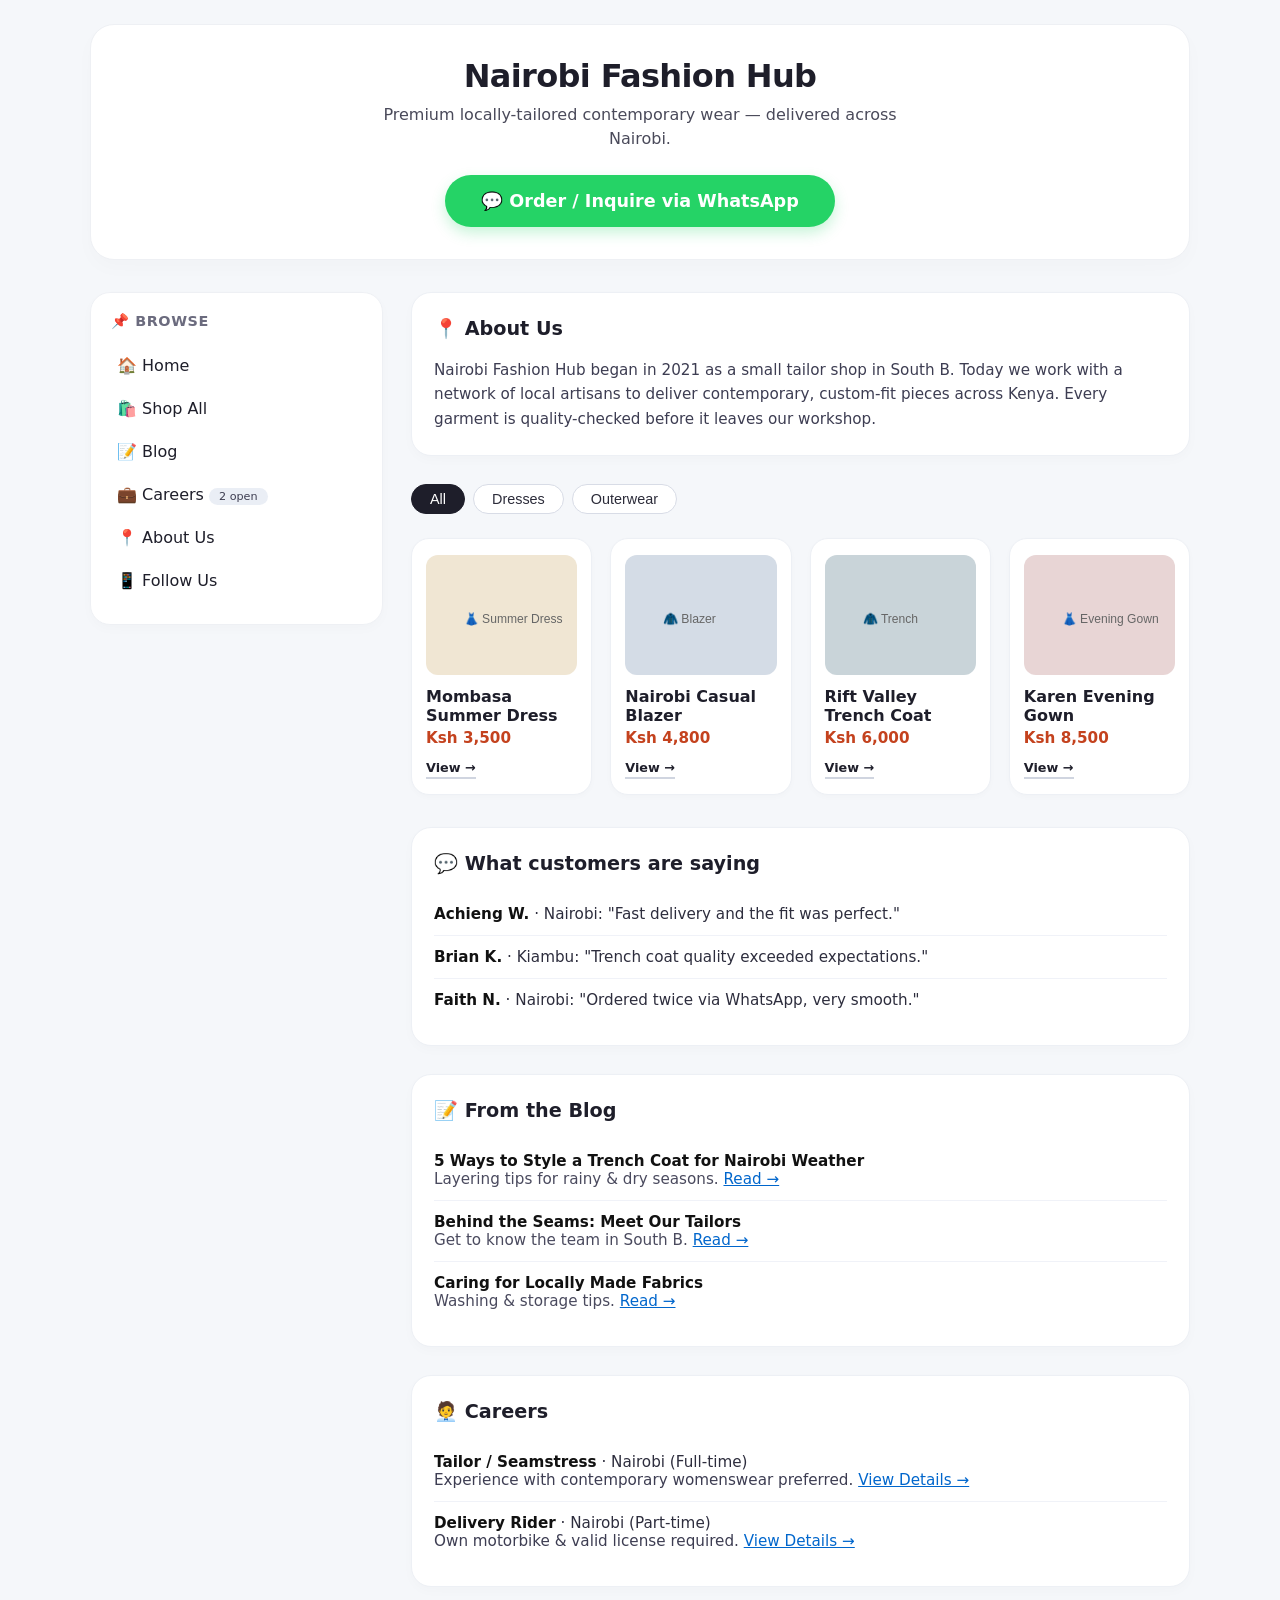
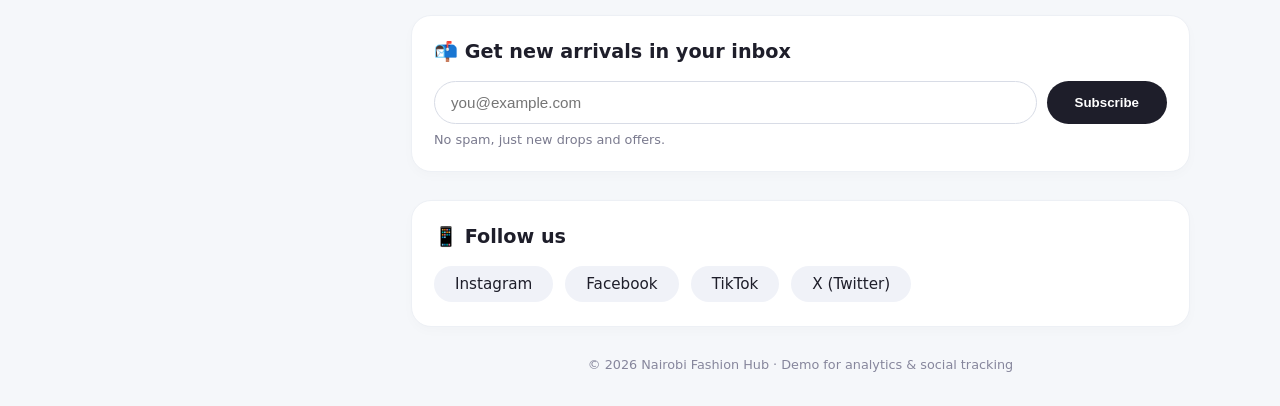
==== commit 925c40c1: "Update index.html" ====
--- a/index.html
+++ b/index.html
@@ -138,7 +138,6 @@
     }
     .product-thumb {
       height: 120px;
-      background: #f0f3fa;
       border-radius: 12px;
       display: flex;
       align-items: center;
@@ -147,7 +146,9 @@
       color: #5b5b70;
       font-weight: 500;
       margin-bottom: 12px;
-      background-image: linear-gradient(145deg, #f0f3fa, #e6eaf2);
+      background-size: cover;
+      background-position: center;
+      background-color: #f0f3fa;
     }
     .product-title { font-weight: 600; font-size: 1rem; margin-bottom: 2px; }
     .product-price { font-weight: 700; color: #c4421e; font-size: 0.95rem; margin: 4px 0 10px; }
@@ -240,6 +241,9 @@
       color: #0066cc;
       cursor: pointer;
       font-weight: 500;
+      background: none;
+      border: none;
+      font-size: 1rem;
     }
     .detail-page .back-btn:hover { text-decoration: underline; }
     .detail-page h2 { font-size: 1.8rem; margin-bottom: 12px; }
@@ -257,11 +261,24 @@
       border-radius: 60px;
       text-decoration: none;
       font-weight: 600;
+      border: none;
+      cursor: pointer;
+      font-size: 1rem;
     }
     .detail-page .action-btn:hover { background: #128C7E; }
-
-    /* Hide main content when detail is active */
-    .main-content .section-card.hide { display: none; }
+    .detail-page .product-image {
+      width: 100%;
+      max-height: 300px;
+      object-fit: cover;
+      border-radius: 12px;
+      margin-bottom: 20px;
+      background: #f0f3fa;
+    }
+
+    /* Hide/show views */
+    #homeView { display: block; }
+    #homeView.hidden { display: none; }
+    .section-card.hidden { display: none; }
   </style>
 </head>
 <body>
@@ -289,7 +306,7 @@
     </div>
 
     <div class="main-content" id="mainContent">
-      <!-- HOME / DEFAULT VIEW -->
+      <!-- HOME VIEW -->
       <div id="homeView">
         <!-- About -->
         <div class="section-card" id="about-us">
@@ -310,25 +327,25 @@
           </div>
           <div class="product-grid" id="product-grid">
             <div class="product-card" data-category="dresses" onclick="showProductDetail('Mombasa Summer Dress')">
-              <div class="product-thumb">🧵 Summer Dress</div>
+              <div class="product-thumb" style="background-image: url('data:image/svg+xml,%3Csvg xmlns=\'http://www.w3.org/2000/svg\' width=\'200\' height=\'200\'%3E%3Crect width=\'200\' height=\'200\' fill=\'%23f0e6d3\'/%3E%3Ctext x=\'50\' y=\'110\' font-family=\'Arial\' font-size=\'16\' fill=\'%23666\'%3E👗 Summer Dress%3C/text%3E%3C/svg%3E');"></div>
               <p class="product-title">Mombasa Summer Dress</p>
               <p class="product-price">Ksh 3,500</p>
               <span class="product-cta">View →</span>
             </div>
             <div class="product-card" data-category="outerwear" onclick="showProductDetail('Nairobi Casual Blazer')">
-              <div class="product-thumb">🧥 Casual Blazer</div>
+              <div class="product-thumb" style="background-image: url('data:image/svg+xml,%3Csvg xmlns=\'http://www.w3.org/2000/svg\' width=\'200\' height=\'200\'%3E%3Crect width=\'200\' height=\'200\' fill=\'%23d4dce6\'/%3E%3Ctext x=\'50\' y=\'110\' font-family=\'Arial\' font-size=\'16\' fill=\'%23666\'%3E🧥 Blazer%3C/text%3E%3C/svg%3E');"></div>
               <p class="product-title">Nairobi Casual Blazer</p>
               <p class="product-price">Ksh 4,800</p>
               <span class="product-cta">View →</span>
             </div>
             <div class="product-card" data-category="outerwear" onclick="showProductDetail('Rift Valley Trench Coat')">
-              <div class="product-thumb">🧥 Trench Coat</div>
+              <div class="product-thumb" style="background-image: url('data:image/svg+xml,%3Csvg xmlns=\'http://www.w3.org/2000/svg\' width=\'200\' height=\'200\'%3E%3Crect width=\'200\' height=\'200\' fill=\'%23c9d4d9\'/%3E%3Ctext x=\'50\' y=\'110\' font-family=\'Arial\' font-size=\'16\' fill=\'%23666\'%3E🧥 Trench%3C/text%3E%3C/svg%3E');"></div>
               <p class="product-title">Rift Valley Trench Coat</p>
               <p class="product-price">Ksh 6,000</p>
               <span class="product-cta">View →</span>
             </div>
             <div class="product-card" data-category="dresses" onclick="showProductDetail('Karen Evening Gown')">
-              <div class="product-thumb">👗 Evening Gown</div>
+              <div class="product-thumb" style="background-image: url('data:image/svg+xml,%3Csvg xmlns=\'http://www.w3.org/2000/svg\' width=\'200\' height=\'200\'%3E%3Crect width=\'200\' height=\'200\' fill=\'%23e8d5d5\'/%3E%3Ctext x=\'50\' y=\'110\' font-family=\'Arial\' font-size=\'16\' fill=\'%23666\'%3E👗 Evening Gown%3C/text%3E%3C/svg%3E');"></div>
               <p class="product-title">Karen Evening Gown</p>
               <p class="product-price">Ksh 8,500</p>
               <span class="product-cta">View →</span>
@@ -401,7 +418,7 @@
         </div>
       </div>
 
-      <!-- DETAIL PAGES (hidden by default) -->
+      <!-- DETAIL CONTAINER -->
       <div id="detailContainer"></div>
 
       <footer>© 2026 Nairobi Fashion Hub · Demo for analytics &amp; social tracking</footer>
@@ -410,25 +427,29 @@
 </div>
 
 <script>
-  // ----- DATA STORE -----
+  // ----- DATA STORE WITH IMAGES -----
   const products = {
     'Mombasa Summer Dress': {
       price: 'Ksh 3,500',
+      image: 'data:image/svg+xml,%3Csvg xmlns=\'http://www.w3.org/2000/svg\' width=\'400\' height=\'300\'%3E%3Crect width=\'400\' height=\'300\' fill=\'%23f0e6d3\'/%3E%3Ctext x=\'120\' y=\'160\' font-family=\'Arial\' font-size=\'24\' fill=\'%23666\'%3E👗 Summer Dress%3C/text%3E%3C/svg%3E',
       description: 'A light, breathable summer dress in vibrant African print. Perfect for warm days and casual outings. Made from 100% cotton, machine washable. Features a flattering A-line cut and pockets.',
       category: 'Dresses'
     },
     'Nairobi Casual Blazer': {
       price: 'Ksh 4,800',
+      image: 'data:image/svg+xml,%3Csvg xmlns=\'http://www.w3.org/2000/svg\' width=\'400\' height=\'300\'%3E%3Crect width=\'400\' height=\'300\' fill=\'%23d4dce6\'/%3E%3Ctext x=\'120\' y=\'160\' font-family=\'Arial\' font-size=\'24\' fill=\'%23666\'%3E🧥 Casual Blazer%3C/text%3E%3C/svg%3E',
       description: 'A sharp, versatile blazer tailored from premium Kenyan wool-blend. Ideal for office or smart-casual events. Available in navy, charcoal, and khaki. Fully lined with two internal pockets.',
       category: 'Outerwear'
     },
     'Rift Valley Trench Coat': {
       price: 'Ksh 6,000',
+      image: 'data:image/svg+xml,%3Csvg xmlns=\'http://www.w3.org/2000/svg\' width=\'400\' height=\'300\'%3E%3Crect width=\'400\' height=\'300\' fill=\'%23c9d4d9\'/%3E%3Ctext x=\'120\' y=\'160\' font-family=\'Arial\' font-size=\'24\' fill=\'%23666\'%3E🧥 Trench Coat%3C/text%3E%3C/svg%3E',
       description: 'Classic trench coat with a modern fit. Water-resistant, with a removable liner for Nairobi\'s changing weather. Double-breasted, belted waist, and storm flaps for extra protection.',
       category: 'Outerwear'
     },
     'Karen Evening Gown': {
       price: 'Ksh 8,500',
+      image: 'data:image/svg+xml,%3Csvg xmlns=\'http://www.w3.org/2000/svg\' width=\'400\' height=\'300\'%3E%3Crect width=\'400\' height=\'300\' fill=\'%23e8d5d5\'/%3E%3Ctext x=\'120\' y=\'160\' font-family=\'Arial\' font-size=\'24\' fill=\'%23666\'%3E👗 Evening Gown%3C/text%3E%3C/svg%3E',
       description: 'Elegant floor-length gown with a subtle train. Designed for galas, weddings, and formal evenings. Made from luxe satin with delicate beadwork along the neckline and back.',
       category: 'Dresses'
     }
@@ -494,30 +515,42 @@
   };
 
   // ----- NAVIGATION -----
-  let currentView = 'home';
-
   function navigateTo(view) {
-    document.getElementById('homeView').style.display = view === 'home' ? 'block' : 'none';
-    document.getElementById('detailContainer').innerHTML = '';
-    currentView = view;
+    const homeView = document.getElementById('homeView');
+    const detailContainer = document.getElementById('detailContainer');
+    
+    // Hide everything first
+    homeView.style.display = 'none';
+    detailContainer.innerHTML = '';
+    
+    // Show home if requested
+    if (view === 'home') {
+      homeView.style.display = 'block';
+      window.scrollTo({ top: 0, behavior: 'smooth' });
+    } else {
+      // For other views, scroll to the relevant section in home
+      homeView.style.display = 'block';
+      const targetMap = {
+        'shop': 'shop',
+        'blog': 'blog',
+        'careers': 'careers',
+        'about': 'about-us',
+        'social': 'social'
+      };
+      const targetId = targetMap[view];
+      if (targetId) {
+        setTimeout(() => {
+          document.getElementById(targetId)?.scrollIntoView({ behavior: 'smooth', block: 'start' });
+        }, 100);
+      }
+    }
+    
     gtag('event', 'navigation', { 'event_category': 'engagement', 'event_label': view });
-    if (view === 'shop') {
-      document.getElementById('shop').scrollIntoView({ behavior: 'smooth' });
-    } else if (view === 'blog') {
-      document.getElementById('blog').scrollIntoView({ behavior: 'smooth' });
-    } else if (view === 'careers') {
-      document.getElementById('careers').scrollIntoView({ behavior: 'smooth' });
-    } else if (view === 'about') {
-      document.getElementById('about-us').scrollIntoView({ behavior: 'smooth' });
-    } else if (view === 'social') {
-      document.getElementById('social').scrollIntoView({ behavior: 'smooth' });
-    }
   }
 
   function showDetailPage(html) {
     document.getElementById('homeView').style.display = 'none';
     document.getElementById('detailContainer').innerHTML = html;
-    // scroll to top of detail
     document.getElementById('detailContainer').scrollIntoView({ behavior: 'smooth' });
   }
 
@@ -529,7 +562,8 @@
 
     const html = `
       <div class="detail-page active">
-        <div class="back-btn" onclick="navigateTo('shop')">← Back to Shop</div>
+        <button class="back-btn" onclick="navigateTo('home')">← Back to Home</button>
+        <img src="${product.image}" alt="${name}" class="product-image">
         <h2>${name}</h2>
         <div class="meta">${product.price} · ${product.category}</div>
         <div class="desc">${product.description}</div>
@@ -555,7 +589,7 @@
 
     const html = `
       <div class="detail-page active">
-        <div class="back-btn" onclick="navigateTo('home')">← Back to Home</div>
+        <button class="back-btn" onclick="navigateTo('home')">← Back to Home</button>
         <h2>${blog.title}</h2>
         <div class="desc" style="white-space: pre-line;">${blog.content}</div>
         <p style="margin-top: 20px; color: #4a4a5a;">📅 Published in the Nairobi Fashion Hub blog</p>
@@ -572,7 +606,7 @@
 
     const html = `
       <div class="detail-page active">
-        <div class="back-btn" onclick="navigateTo('home')">← Back to Home</div>
+        <button class="back-btn" onclick="navigateTo('home')">← Back to Home</button>
         <h2>${career.title}</h2>
         <ul class="detail-list">
           <li><strong>📍 Location</strong> ${career.location}</li>
@@ -606,33 +640,4 @@
     event.preventDefault();
     gtag('event', 'sign_up', { 'event_category': 'conversion', 'event_label': 'newsletter' });
     alert('Thanks for subscribing! (demo)');
-    document.getElementById('newsletter-email').value = '';
-    return false;
-  }
-
-  // ----- SCROLL DEPTH -----
-  (function() {
-    const milestones = [25, 50, 75, 100];
-    const reached = new Set();
-    function checkScroll() {
-      const scrollTop = window.scrollY;
-      const docHeight = document.documentElement.scrollHeight - window.innerHeight;
-      if (docHeight <= 0) return;
-      const percent = Math.round((scrollTop / docHeight) * 100);
-      milestones.forEach(m => {
-        if (percent >= m && !reached.has(m)) {
-          reached.add(m);
-          gtag('event', 'scroll_depth', { 'event_category': 'engagement', 'event_label': m + '%' });
-        }
-      });
-    }
-    window.addEventListener('scroll', checkScroll);
-  })();
-
-  // ----- TIME ON PAGE -----
-  setTimeout(() => {
-    gtag('event', 'time_on_page', { 'event_category': 'engagement', 'event_label': '30_seconds' });
-  }, 30000);
-</script>
-</body>
-</html>
+    document.getElementById('newsletter-email').
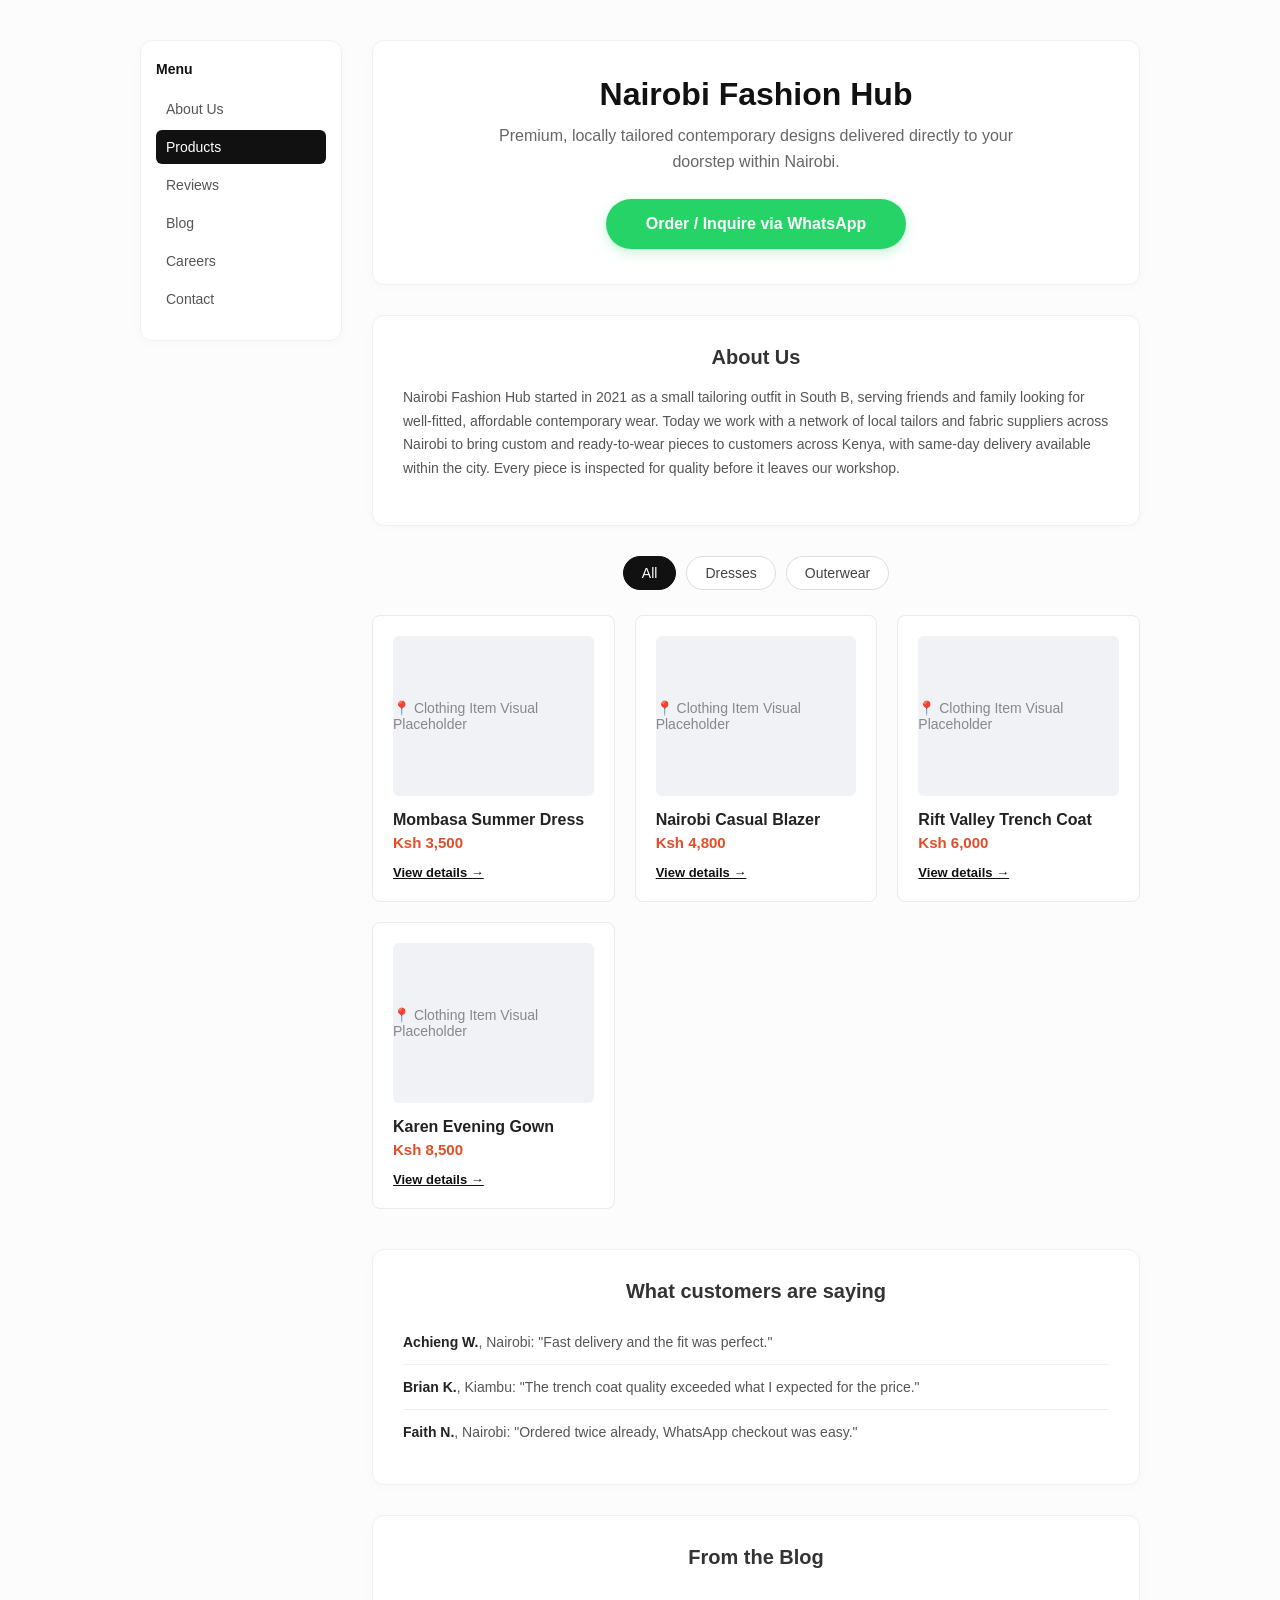
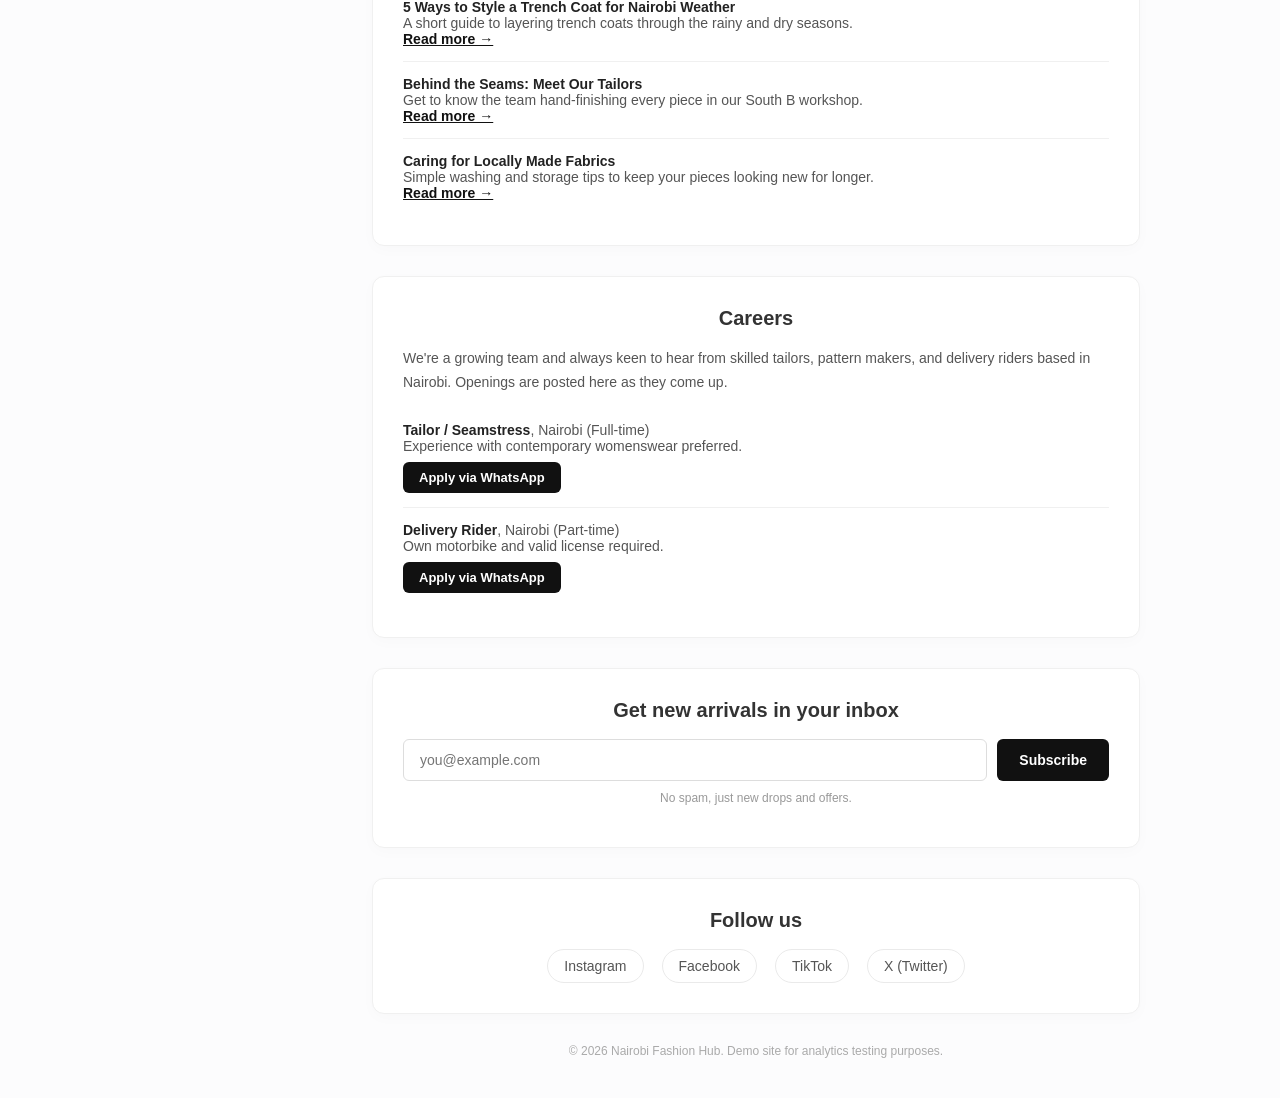
==== commit 94e0a0df: "Update index.html" ====
--- a/index.html
+++ b/index.html
@@ -1,643 +1,407 @@
 <!DOCTYPE html>
 <html lang="en">
 <head>
-  <!-- Google tag (gtag.js) -->
-  <script async src="https://www.googletagmanager.com/gtag/js?id=G-ZZE3RNQ6L9"></script>
-  <script>
-    window.dataLayer = window.dataLayer || [];
-    function gtag(){dataLayer.push(arguments);}
-    gtag('js', new Date());
-    gtag('config', 'G-ZZE3RNQ6L9');
-  </script>
-  <meta charset="UTF-8">
-  <meta name="viewport" content="width=device-width, initial-scale=1.0">
-  <title>Nairobi Fashion Hub · Interactive Demo</title>
-  <style>
-    * { box-sizing: border-box; margin: 0; }
-    body {
-      font-family: 'Segoe UI', Roboto, system-ui, sans-serif;
-      background: #f5f7fa;
-      color: #1e1e2a;
-      padding: 24px 16px;
-    }
-    .container { max-width: 1100px; margin: 0 auto; }
-    .header-card {
-      background: white;
-      padding: 32px 24px;
-      border-radius: 24px;
-      box-shadow: 0 8px 20px rgba(0,0,0,0.02);
-      border: 1px solid #eef0f4;
-      text-align: center;
-      margin-bottom: 32px;
-    }
-    h1 { font-size: 2rem; font-weight: 700; letter-spacing: -0.02em; }
-    .subtitle { color: #4a4a5a; max-width: 560px; margin: 8px auto 24px; line-height: 1.5; }
-    .whatsapp-btn {
-      display: inline-block;
-      background: #25D366;
-      color: white;
-      padding: 16px 36px;
-      border-radius: 60px;
-      font-weight: 600;
-      font-size: 1.1rem;
-      text-decoration: none;
-      box-shadow: 0 6px 14px rgba(37, 211, 102, 0.25);
-      transition: background 0.2s;
-    }
-    .whatsapp-btn:hover { background: #128C7E; }
-
-    .dashboard {
-      display: flex;
-      flex-wrap: wrap;
-      gap: 28px;
-      margin-top: 8px;
-    }
-    .side-menu {
-      flex: 1 1 200px;
-      background: white;
-      border-radius: 20px;
-      border: 1px solid #eef0f4;
-      padding: 20px 12px;
-      height: fit-content;
-      box-shadow: 0 4px 12px rgba(0,0,0,0.02);
-      position: sticky;
-      top: 20px;
-    }
-    .side-menu h3 {
-      font-size: 0.9rem;
-      text-transform: uppercase;
-      letter-spacing: 0.04em;
-      color: #6b6b7e;
-      margin: 0 0 16px 8px;
-    }
-    .side-menu a {
-      display: block;
-      padding: 10px 14px;
-      color: #1e1e2a;
-      text-decoration: none;
-      border-radius: 12px;
-      font-weight: 500;
-      transition: background 0.15s;
-      margin-bottom: 4px;
-      cursor: pointer;
-    }
-    .side-menu a:hover { background: #f0f2f8; }
-    .side-menu .badge {
-      background: #eaeef5;
-      font-size: 0.7rem;
-      padding: 2px 10px;
-      border-radius: 30px;
-      color: #3d3d50;
-      margin-left: auto;
-    }
-    .main-content { flex: 3 1 500px; }
-
-    /* filter */
-    .filter-bar {
-      display: flex;
-      gap: 8px;
-      flex-wrap: wrap;
-      margin-bottom: 24px;
-    }
-    .filter-btn {
-      background: white;
-      border: 1px solid #d8dce6;
-      padding: 6px 18px;
-      border-radius: 40px;
-      font-size: 0.9rem;
-      font-weight: 500;
-      cursor: pointer;
-      transition: 0.15s;
-      color: #2c2c3a;
-    }
-    .filter-btn.active, .filter-btn:hover {
-      background: #1e1e2a;
-      color: white;
-      border-color: #1e1e2a;
-    }
-
-    /* product grid */
-    .product-grid {
-      display: grid;
-      grid-template-columns: repeat(auto-fill, minmax(170px, 1fr));
-      gap: 18px;
-      margin-bottom: 32px;
-    }
-    .product-card {
-      background: white;
-      border-radius: 18px;
-      border: 1px solid #edf0f5;
-      padding: 16px 14px 18px;
-      transition: transform 0.15s, box-shadow 0.2s;
-      cursor: pointer;
-      box-shadow: 0 2px 6px rgba(0,0,0,0.02);
-    }
-    .product-card:hover {
-      transform: translateY(-3px);
-      box-shadow: 0 12px 24px -8px rgba(0,0,0,0.08);
-    }
-    .product-thumb {
-      height: 120px;
-      border-radius: 12px;
-      display: flex;
-      align-items: center;
-      justify-content: center;
-      font-size: 0.8rem;
-      color: #5b5b70;
-      font-weight: 500;
-      margin-bottom: 12px;
-      background-size: cover;
-      background-position: center;
-      background-color: #f0f3fa;
-    }
-    .product-title { font-weight: 600; font-size: 1rem; margin-bottom: 2px; }
-    .product-price { font-weight: 700; color: #c4421e; font-size: 0.95rem; margin: 4px 0 10px; }
-    .product-cta { font-size: 0.8rem; font-weight: 600; color: #1e1e2a; border-bottom: 2px solid #d0d5e0; padding-bottom: 2px; }
-
-    .section-card {
-      background: white;
-      border-radius: 20px;
-      border: 1px solid #edf0f5;
-      padding: 24px 22px;
-      margin-bottom: 28px;
-      box-shadow: 0 4px 12px rgba(0,0,0,0.02);
-    }
-    .section-card h2 { font-size: 1.2rem; font-weight: 600; margin-top: 0; margin-bottom: 18px; }
-    .testimonial {
-      padding: 12px 0;
-      border-bottom: 1px solid #f0f2f8;
-      font-size: 0.95rem;
-      color: #2d2d3d;
-    }
-    .testimonial:last-child { border-bottom: none; }
-    .testimonial strong { color: #111; }
-    .clickable-link {
-      color: #0066cc;
-      font-weight: 500;
-      text-decoration: underline;
-      cursor: pointer;
-    }
-    .clickable-link:hover { color: #004499; }
-
-    .newsletter-form {
-      display: flex;
-      flex-wrap: wrap;
-      gap: 10px;
-    }
-    .newsletter-form input {
-      flex: 2 1 180px;
-      padding: 12px 16px;
-      border-radius: 60px;
-      border: 1px solid #d8dce6;
-      font-size: 0.95rem;
-    }
-    .newsletter-form button {
-      background: #1e1e2a;
-      color: white;
-      border: none;
-      padding: 12px 28px;
-      border-radius: 60px;
-      font-weight: 600;
-      cursor: pointer;
-      transition: 0.15s;
-    }
-    .newsletter-form button:hover { background: #3a3a4e; }
-
-    .social-links {
-      display: flex;
-      flex-wrap: wrap;
-      gap: 12px;
-      margin-top: 8px;
-    }
-    .social-links a {
-      background: #f0f2f8;
-      padding: 8px 20px;
-      border-radius: 40px;
-      text-decoration: none;
-      color: #1e1e2a;
-      font-weight: 500;
-      font-size: 0.95rem;
-      border: 1px solid transparent;
-      transition: 0.15s;
-    }
-    .social-links a:hover { background: #e3e7f0; border-color: #c8cedc; }
-    footer { font-size: 0.8rem; color: #86869c; text-align: center; margin: 30px 0 10px; }
-    .form-note { font-size: 0.8rem; color: #7a7a8e; margin-top: 8px; }
-
-    /* Detail page styles */
-    .detail-page {
-      display: none;
-      background: white;
-      border-radius: 20px;
-      border: 1px solid #edf0f5;
-      padding: 32px 28px;
-      margin-bottom: 28px;
-      box-shadow: 0 4px 12px rgba(0,0,0,0.02);
-    }
-    .detail-page.active { display: block; }
-    .detail-page .back-btn {
-      display: inline-block;
-      margin-bottom: 20px;
-      color: #0066cc;
-      cursor: pointer;
-      font-weight: 500;
-      background: none;
-      border: none;
-      font-size: 1rem;
-    }
-    .detail-page .back-btn:hover { text-decoration: underline; }
-    .detail-page h2 { font-size: 1.8rem; margin-bottom: 12px; }
-    .detail-page .meta { color: #4a4a5a; font-weight: 500; margin-bottom: 16px; }
-    .detail-page .desc { line-height: 1.7; color: #2d2d3d; }
-    .detail-page .detail-list { list-style: none; padding: 0; }
-    .detail-page .detail-list li { padding: 10px 0; border-bottom: 1px solid #f0f2f8; }
-    .detail-page .detail-list strong { color: #1e1e2a; min-width: 120px; display: inline-block; }
-    .detail-page .action-btn {
-      display: inline-block;
-      margin-top: 20px;
-      padding: 12px 28px;
-      background: #25D366;
-      color: white;
-      border-radius: 60px;
-      text-decoration: none;
-      font-weight: 600;
-      border: none;
-      cursor: pointer;
-      font-size: 1rem;
-    }
-    .detail-page .action-btn:hover { background: #128C7E; }
-    .detail-page .product-image {
-      width: 100%;
-      max-height: 300px;
-      object-fit: cover;
-      border-radius: 12px;
-      margin-bottom: 20px;
-      background: #f0f3fa;
-    }
-
-    /* Hide/show views */
-    #homeView { display: block; }
-    #homeView.hidden { display: none; }
-    .section-card.hidden { display: none; }
-  </style>
+    <!-- Google tag (gtag.js) -->
+    <script async src="https://www.googletagmanager.com/gtag/js?id=G-ZZE3RNQ6L9"></script>
+    <script>
+      window.dataLayer = window.dataLayer || [];
+      function gtag(){dataLayer.push(arguments);}
+      gtag('js', new Date());
+      gtag('config', 'G-ZZE3RNQ6L9');
+    </script>
+
+    <meta charset="UTF-8">
+    <meta name="viewport" content="width=device-width, initial-scale=1.0">
+    <title>Nairobi Fashion Hub | Premium Local Wear</title>
+    <style>
+        body { font-family: 'Segoe UI', Tahoma, Geneva, Verdana, sans-serif; padding: 40px 20px; background-color: #fcfcfd; color: #333; margin: 0; }
+
+        .layout { display: flex; max-width: 1000px; margin: 0 auto; align-items: flex-start; gap: 30px; }
+        .container { flex: 1; max-width: 780px; text-align: center; }
+
+        /* Sidebar navigation */
+        .sidebar { position: sticky; top: 20px; width: 170px; flex-shrink: 0; background: white; border: 1px solid #f0f0f0; border-radius: 12px; padding: 20px 15px; box-shadow: 0 4px 15px rgba(0,0,0,0.02); }
+        .sidebar-title { font-weight: 700; font-size: 14px; margin-bottom: 15px; color: #111; text-align: left; }
+        .sidebar a { display: block; padding: 9px 10px; margin-bottom: 4px; border-radius: 6px; font-size: 14px; color: #555; text-decoration: none; text-align: left; transition: all 0.15s ease; }
+        .sidebar a:hover, .sidebar a.active { background: #111; color: white; }
+
+        @media (max-width: 800px) {
+            .layout { flex-direction: column; }
+            .sidebar { position: static; width: 100%; display: flex; overflow-x: auto; gap: 6px; box-sizing: border-box; }
+            .sidebar-title { display: none; }
+            .sidebar a { white-space: nowrap; margin-bottom: 0; }
+        }
+
+        .header-card { background: white; padding: 35px; border-radius: 12px; box-shadow: 0 4px 15px rgba(0,0,0,0.02); margin-bottom: 30px; border: 1px solid #f0f0f0; }
+        h1 { color: #111; font-size: 32px; margin: 0 0 10px 0; font-weight: 700; }
+        .subtitle { color: #666; font-size: 16px; max-width: 550px; margin: 0 auto 25px auto; line-height: 1.6; }
+
+        /* Category filter */
+        .filter-bar { display: flex; justify-content: center; gap: 10px; flex-wrap: wrap; margin-bottom: 25px; }
+        .filter-btn { padding: 8px 18px; border-radius: 20px; border: 1px solid #ddd; background: white; color: #444; font-size: 14px; cursor: pointer; transition: all 0.2s ease; }
+        .filter-btn.active, .filter-btn:hover { background: #111; color: white; border-color: #111; }
+
+        /* Product Grid Styling */
+        .product-grid { display: grid; grid-template-columns: repeat(auto-fit, minmax(220px, 1fr)); gap: 20px; margin-bottom: 40px; }
+        .product-card { background: white; border: 1px solid #eaeaea; border-radius: 8px; padding: 20px; text-align: left; transition: transform 0.2s ease; cursor: pointer; }
+        .product-card:hover { transform: translateY(-3px); box-shadow: 0 6px 12px rgba(0,0,0,0.04); }
+        .product-thumb { width: 100%; height: 160px; background-color: #f0f2f5; border-radius: 6px; display: flex; align-items: center; justify-content: center; color: #888; font-size: 14px; margin-bottom: 15px; font-weight: 500; }
+        .product-title { font-size: 16px; font-weight: 600; margin: 0 0 5px 0; color: #222; }
+        .product-price { color: #e44d26; font-weight: 700; font-size: 15px; margin: 0 0 12px 0; }
+        .product-cta { display: inline-block; font-size: 13px; font-weight: 600; color: #111; text-decoration: underline; }
+
+        .whatsapp-btn { display: inline-block; padding: 16px 40px; background-color: #25D366; color: white; text-decoration: none; font-weight: bold; border-radius: 30px; font-size: 16px; transition: background 0.3s ease; box-shadow: 0 4px 12px rgba(37, 211, 102, 0.25); }
+        .whatsapp-btn:hover { background-color: #128C7E; }
+
+        /* Section cards */
+        .section-card { background: white; padding: 30px; border-radius: 12px; box-shadow: 0 4px 15px rgba(0,0,0,0.02); margin-bottom: 30px; border: 1px solid #f0f0f0; text-align: left; }
+        .section-card h2 { font-size: 20px; margin-top: 0; text-align: center; }
+        .testimonial { padding: 14px 0; border-bottom: 1px solid #f0f0f0; font-size: 14px; color: #555; }
+        .testimonial:last-child { border-bottom: none; }
+        .testimonial strong { color: #222; }
+
+        .career-btn { display: inline-block; margin-top: 8px; padding: 8px 16px; background: #111; color: white; border-radius: 6px; text-decoration: none; font-size: 13px; font-weight: 600; }
+        .career-btn:hover { background: #333; }
+
+        /* Newsletter form */
+        .newsletter-form { display: flex; gap: 10px; flex-wrap: wrap; justify-content: center; }
+        .newsletter-form input[type="email"] { flex: 1; min-width: 200px; padding: 12px 16px; border-radius: 6px; border: 1px solid #ddd; font-size: 14px; }
+        .newsletter-form button { padding: 12px 22px; border-radius: 6px; border: none; background: #111; color: white; font-weight: 600; cursor: pointer; font-size: 14px; }
+        .newsletter-form button:hover { background: #333; }
+        .form-note { font-size: 12px; color: #999; margin-top: 10px; text-align: center; }
+
+        /* Social links */
+        .social-links { display: flex; justify-content: center; gap: 18px; margin-top: 10px; }
+        .social-links a { color: #555; text-decoration: none; font-size: 14px; border: 1px solid #eaeaea; padding: 8px 16px; border-radius: 20px; }
+        .social-links a:hover { background: #f5f5f5; }
+
+        footer { font-size: 12px; color: #aaa; margin-top: 20px; text-align: center; }
+
+        /* Modals */
+        .modal-overlay { display: none; position: fixed; inset: 0; background: rgba(0,0,0,0.5); align-items: center; justify-content: center; z-index: 1000; padding: 20px; }
+        .modal-overlay.open { display: flex; }
+        .modal-box { background: white; border-radius: 12px; padding: 30px; max-width: 420px; width: 100%; text-align: left; position: relative; max-height: 85vh; overflow-y: auto; }
+        .modal-close { position: absolute; top: 12px; right: 16px; background: none; border: none; font-size: 22px; cursor: pointer; color: #888; line-height: 1; }
+        .product-thumb-large { width: 100%; height: 200px; background: #f0f2f5; border-radius: 8px; display: flex; align-items: center; justify-content: center; color: #888; margin-bottom: 15px; font-size: 14px; }
+        .modal-box h3 { margin: 0 0 8px 0; font-size: 19px; color: #111; }
+        .modal-price { color: #e44d26; font-weight: 700; font-size: 15px; margin: 0 0 15px 0; }
+        .modal-desc { font-size: 14px; color: #555; line-height: 1.6; margin-bottom: 20px; }
+    </style>
 </head>
 <body>
-<div class="container">
-  <div class="header-card">
-    <h1>Nairobi Fashion Hub</h1>
-    <p class="subtitle">Premium locally-tailored contemporary wear — delivered across Nairobi.</p>
-    <a href="https://wa.me/254747990254?text=Hi!%20I%20am%20inquiring%20about%20your%20designs%20from%20Social%20Media."
-       class="whatsapp-btn" id="whatsapp-conversion-link"
-       onclick="gtag('event', 'whatsapp_click', { 'event_category': 'engagement', 'event_label': 'header_cta' });">
-      💬 Order / Inquire via WhatsApp
-    </a>
-  </div>
-
-  <div class="dashboard">
-    <!-- side menu -->
-    <div class="side-menu">
-      <h3>📌 browse</h3>
-      <a onclick="navigateTo('home')">🏠 Home</a>
-      <a onclick="navigateTo('shop')">🛍️ Shop All</a>
-      <a onclick="navigateTo('blog')">📝 Blog</a>
-      <a onclick="navigateTo('careers')">💼 Careers <span class="badge">2 open</span></a>
-      <a onclick="navigateTo('about')">📍 About Us</a>
-      <a onclick="navigateTo('social')">📱 Follow Us</a>
+    <div class="layout">
+        <nav class="sidebar" id="sidebar">
+            <div class="sidebar-title">Menu</div>
+            <a href="#about-us" onclick="trackNavClick('about_us')">About Us</a>
+            <a href="#products" onclick="trackNavClick('products')">Products</a>
+            <a href="#testimonials" onclick="trackNavClick('testimonials')">Reviews</a>
+            <a href="#blog" onclick="trackNavClick('blog')">Blog</a>
+            <a href="#careers" onclick="trackNavClick('careers')">Careers</a>
+            <a href="#contact" onclick="trackNavClick('contact')">Contact</a>
+        </nav>
+
+        <div class="container">
+            <div class="header-card">
+                <h1>Nairobi Fashion Hub</h1>
+                <p class="subtitle">Premium, locally tailored contemporary designs delivered directly to your doorstep within Nairobi.</p>
+                <a href="https://wa.me/254747990254?text=Hi!%20I%20am%20inquiring%20about%20your%20designs%20from%20Social%20Media."
+                   class="whatsapp-btn"
+                   id="whatsapp-conversion-link"
+                   onclick="gtag('event', 'whatsapp_click', { 'event_category': 'engagement', 'event_label': 'header_cta' });">
+                    Order / Inquire via WhatsApp
+                </a>
+            </div>
+
+            <!-- About Us section -->
+            <div class="section-card" id="about-us" data-track-section>
+                <h2>About Us</h2>
+                <p style="font-size:14px; color:#555; line-height:1.7;">
+                    Nairobi Fashion Hub started in 2021 as a small tailoring outfit in South B, serving friends and family
+                    looking for well-fitted, affordable contemporary wear. Today we work with a network of local tailors
+                    and fabric suppliers across Nairobi to bring custom and ready-to-wear pieces to customers across Kenya,
+                    with same-day delivery available within the city. Every piece is inspected for quality before it leaves
+                    our workshop.
+                </p>
+            </div>
+
+            <!-- Products section -->
+            <div id="products" data-track-section>
+                <div class="filter-bar">
+                    <button class="filter-btn active" onclick="filterCategory('all', this)">All</button>
+                    <button class="filter-btn" onclick="filterCategory('dresses', this)">Dresses</button>
+                    <button class="filter-btn" onclick="filterCategory('outerwear', this)">Outerwear</button>
+                </div>
+
+                <div class="product-grid" id="product-grid">
+                    <div class="product-card" data-category="dresses" onclick="openProductModal('mombasa-dress')">
+                        <div class="product-thumb">📍 Clothing Item Visual Placeholder</div>
+                        <p class="product-title">Mombasa Summer Dress</p>
+                        <p class="product-price">Ksh 3,500</p>
+                        <span class="product-cta">View details →</span>
+                    </div>
+                    <div class="product-card" data-category="outerwear" onclick="openProductModal('nairobi-blazer')">
+                        <div class="product-thumb">📍 Clothing Item Visual Placeholder</div>
+                        <p class="product-title">Nairobi Casual Blazer</p>
+                        <p class="product-price">Ksh 4,800</p>
+                        <span class="product-cta">View details →</span>
+                    </div>
+                    <div class="product-card" data-category="outerwear" onclick="openProductModal('rift-trench')">
+                        <div class="product-thumb">📍 Clothing Item Visual Placeholder</div>
+                        <p class="product-title">Rift Valley Trench Coat</p>
+                        <p class="product-price">Ksh 6,000</p>
+                        <span class="product-cta">View details →</span>
+                    </div>
+                    <div class="product-card" data-category="dresses" onclick="openProductModal('karen-gown')">
+                        <div class="product-thumb">📍 Clothing Item Visual Placeholder</div>
+                        <p class="product-title">Karen Evening Gown</p>
+                        <p class="product-price">Ksh 8,500</p>
+                        <span class="product-cta">View details →</span>
+                    </div>
+                </div>
+            </div>
+
+            <!-- Testimonials section -->
+            <div class="section-card" id="testimonials" data-track-section>
+                <h2>What customers are saying</h2>
+                <div class="testimonial"><strong>Achieng W.</strong>, Nairobi: "Fast delivery and the fit was perfect."</div>
+                <div class="testimonial"><strong>Brian K.</strong>, Kiambu: "The trench coat quality exceeded what I expected for the price."</div>
+                <div class="testimonial"><strong>Faith N.</strong>, Nairobi: "Ordered twice already, WhatsApp checkout was easy."</div>
+            </div>
+
+            <!-- Blog section -->
+            <div class="section-card" id="blog" data-track-section>
+                <h2>From the Blog</h2>
+                <div class="testimonial">
+                    <strong>5 Ways to Style a Trench Coat for Nairobi Weather</strong><br>
+                    A short guide to layering trench coats through the rainy and dry seasons.
+                    <br><a href="#" onclick="openBlogModal('trench-styling'); return false;" style="color:#111; font-weight:600;">Read more →</a>
+                </div>
+                <div class="testimonial">
+                    <strong>Behind the Seams: Meet Our Tailors</strong><br>
+                    Get to know the team hand-finishing every piece in our South B workshop.
+                    <br><a href="#" onclick="openBlogModal('meet-tailors'); return false;" style="color:#111; font-weight:600;">Read more →</a>
+                </div>
+                <div class="testimonial">
+                    <strong>Caring for Locally Made Fabrics</strong><br>
+                    Simple washing and storage tips to keep your pieces looking new for longer.
+                    <br><a href="#" onclick="openBlogModal('fabric-care'); return false;" style="color:#111; font-weight:600;">Read more →</a>
+                </div>
+            </div>
+
+            <!-- Careers section -->
+            <div class="section-card" id="careers" data-track-section>
+                <h2>Careers</h2>
+                <p style="font-size:14px; color:#555; line-height:1.7;">
+                    We're a growing team and always keen to hear from skilled tailors, pattern makers, and delivery riders
+                    based in Nairobi. Openings are posted here as they come up.
+                </p>
+                <div class="testimonial">
+                    <strong>Tailor / Seamstress</strong>, Nairobi (Full-time)<br>
+                    Experience with contemporary womenswear preferred.<br>
+                    <a class="career-btn"
+                       href="https://wa.me/254799023508?text=Hi!%20I%20am%20inquiring%20about%20the%20Tailor%20position."
+                       onclick="trackCareerClick('tailor_seamstress');">Apply via WhatsApp</a>
+                </div>
+                <div class="testimonial">
+                    <strong>Delivery Rider</strong>, Nairobi (Part-time)<br>
+                    Own motorbike and valid license required.<br>
+                    <a class="career-btn"
+                       href="https://wa.me/254799023508?text=Hi!%20I%20am%20inquiring%20about%20the%20Delivery%20Rider%20position."
+                       onclick="trackCareerClick('delivery_rider');">Apply via WhatsApp</a>
+                </div>
+            </div>
+
+            <!-- Newsletter and social section -->
+            <div id="contact" data-track-section>
+                <div class="section-card">
+                    <h2>Get new arrivals in your inbox</h2>
+                    <form class="newsletter-form" onsubmit="return handleNewsletterSubmit(event)">
+                        <input type="email" id="newsletter-email" placeholder="you@example.com" required>
+                        <button type="submit">Subscribe</button>
+                    </form>
+                    <p class="form-note">No spam, just new drops and offers.</p>
+                </div>
+
+                <div class="section-card">
+                    <h2>Follow us</h2>
+                    <div class="social-links">
+                        <a href="https://instagram.com" target="_blank" rel="noopener"
+                           onclick="gtag('event', 'outbound_click', { 'event_category': 'social', 'event_label': 'instagram' });">Instagram</a>
+                        <a href="https://facebook.com" target="_blank" rel="noopener"
+                           onclick="gtag('event', 'outbound_click', { 'event_category': 'social', 'event_label': 'facebook' });">Facebook</a>
+                        <a href="https://tiktok.com" target="_blank" rel="noopener"
+                           onclick="gtag('event', 'outbound_click', { 'event_category': 'social', 'event_label': 'tiktok' });">TikTok</a>
+                        <a href="https://x.com" target="_blank" rel="noopener"
+                           onclick="gtag('event', 'outbound_click', { 'event_category': 'social', 'event_label': 'x_twitter' });">X (Twitter)</a>
+                    </div>
+                </div>
+            </div>
+
+            <footer>&copy; 2026 Nairobi Fashion Hub. Demo site for analytics testing purposes.</footer>
+        </div>
     </div>
 
-    <div class="main-content" id="mainContent">
-      <!-- HOME VIEW -->
-      <div id="homeView">
-        <!-- About -->
-        <div class="section-card" id="about-us">
-          <h2>📍 About Us</h2>
-          <p style="font-size:0.95rem; color:#3d3d52; line-height:1.6;">
-            Nairobi Fashion Hub began in 2021 as a small tailor shop in South B. Today we work with a network of
-            local artisans to deliver contemporary, custom-fit pieces across Kenya. Every garment is quality-checked
-            before it leaves our workshop.
-          </p>
+    <!-- Product modal -->
+    <div class="modal-overlay" id="product-modal">
+        <div class="modal-box">
+            <button class="modal-close" onclick="closeProductModal()">&times;</button>
+            <div class="product-thumb-large" id="modal-product-thumb">📍 Clothing Item Visual Placeholder</div>
+            <h3 id="modal-product-title"></h3>
+            <p class="modal-price" id="modal-product-price"></p>
+            <p class="modal-desc" id="modal-product-desc"></p>
+            <a id="modal-product-whatsapp" class="whatsapp-btn" href="#" target="_blank" rel="noopener">Enquire on WhatsApp</a>
         </div>
-
-        <!-- Shop -->
-        <div id="shop">
-          <div class="filter-bar">
-            <button class="filter-btn active" onclick="filterCategory('all', this)">All</button>
-            <button class="filter-btn" onclick="filterCategory('dresses', this)">Dresses</button>
-            <button class="filter-btn" onclick="filterCategory('outerwear', this)">Outerwear</button>
-          </div>
-          <div class="product-grid" id="product-grid">
-            <div class="product-card" data-category="dresses" onclick="showProductDetail('Mombasa Summer Dress')">
-              <div class="product-thumb" style="background-image: url('data:image/svg+xml,%3Csvg xmlns=\'http://www.w3.org/2000/svg\' width=\'200\' height=\'200\'%3E%3Crect width=\'200\' height=\'200\' fill=\'%23f0e6d3\'/%3E%3Ctext x=\'50\' y=\'110\' font-family=\'Arial\' font-size=\'16\' fill=\'%23666\'%3E👗 Summer Dress%3C/text%3E%3C/svg%3E');"></div>
-              <p class="product-title">Mombasa Summer Dress</p>
-              <p class="product-price">Ksh 3,500</p>
-              <span class="product-cta">View →</span>
-            </div>
-            <div class="product-card" data-category="outerwear" onclick="showProductDetail('Nairobi Casual Blazer')">
-              <div class="product-thumb" style="background-image: url('data:image/svg+xml,%3Csvg xmlns=\'http://www.w3.org/2000/svg\' width=\'200\' height=\'200\'%3E%3Crect width=\'200\' height=\'200\' fill=\'%23d4dce6\'/%3E%3Ctext x=\'50\' y=\'110\' font-family=\'Arial\' font-size=\'16\' fill=\'%23666\'%3E🧥 Blazer%3C/text%3E%3C/svg%3E');"></div>
-              <p class="product-title">Nairobi Casual Blazer</p>
-              <p class="product-price">Ksh 4,800</p>
-              <span class="product-cta">View →</span>
-            </div>
-            <div class="product-card" data-category="outerwear" onclick="showProductDetail('Rift Valley Trench Coat')">
-              <div class="product-thumb" style="background-image: url('data:image/svg+xml,%3Csvg xmlns=\'http://www.w3.org/2000/svg\' width=\'200\' height=\'200\'%3E%3Crect width=\'200\' height=\'200\' fill=\'%23c9d4d9\'/%3E%3Ctext x=\'50\' y=\'110\' font-family=\'Arial\' font-size=\'16\' fill=\'%23666\'%3E🧥 Trench%3C/text%3E%3C/svg%3E');"></div>
-              <p class="product-title">Rift Valley Trench Coat</p>
-              <p class="product-price">Ksh 6,000</p>
-              <span class="product-cta">View →</span>
-            </div>
-            <div class="product-card" data-category="dresses" onclick="showProductDetail('Karen Evening Gown')">
-              <div class="product-thumb" style="background-image: url('data:image/svg+xml,%3Csvg xmlns=\'http://www.w3.org/2000/svg\' width=\'200\' height=\'200\'%3E%3Crect width=\'200\' height=\'200\' fill=\'%23e8d5d5\'/%3E%3Ctext x=\'50\' y=\'110\' font-family=\'Arial\' font-size=\'16\' fill=\'%23666\'%3E👗 Evening Gown%3C/text%3E%3C/svg%3E');"></div>
-              <p class="product-title">Karen Evening Gown</p>
-              <p class="product-price">Ksh 8,500</p>
-              <span class="product-cta">View →</span>
-            </div>
-          </div>
+    </div>
+
+    <!-- Blog modal -->
+    <div class="modal-overlay" id="blog-modal">
+        <div class="modal-box">
+            <button class="modal-close" onclick="closeBlogModal()">&times;</button>
+            <h3 id="modal-blog-title"></h3>
+            <p class="modal-desc" id="modal-blog-body"></p>
         </div>
-
-        <!-- Testimonials -->
-        <div class="section-card" id="testimonials">
-          <h2>💬 What customers are saying</h2>
-          <div class="testimonial"><strong>Achieng W.</strong> · Nairobi: "Fast delivery and the fit was perfect."</div>
-          <div class="testimonial"><strong>Brian K.</strong> · Kiambu: "Trench coat quality exceeded expectations."</div>
-          <div class="testimonial"><strong>Faith N.</strong> · Nairobi: "Ordered twice via WhatsApp, very smooth."</div>
-        </div>
-
-        <!-- Blog -->
-        <div class="section-card" id="blog">
-          <h2>📝 From the Blog</h2>
-          <div class="testimonial">
-            <strong>5 Ways to Style a Trench Coat for Nairobi Weather</strong><br>
-            <span style="color:#4a4a5e;">Layering tips for rainy & dry seasons.</span>
-            <span class="clickable-link" onclick="showBlogDetail('trench-coat-styling')">Read →</span>
-          </div>
-          <div class="testimonial">
-            <strong>Behind the Seams: Meet Our Tailors</strong><br>
-            <span style="color:#4a4a5e;">Get to know the team in South B.</span>
-            <span class="clickable-link" onclick="showBlogDetail('meet-our-tailors')">Read →</span>
-          </div>
-          <div class="testimonial">
-            <strong>Caring for Locally Made Fabrics</strong><br>
-            <span style="color:#4a4a5e;">Washing & storage tips.</span>
-            <span class="clickable-link" onclick="showBlogDetail('fabric-care')">Read →</span>
-          </div>
-        </div>
-
-        <!-- Careers -->
-        <div class="section-card" id="careers">
-          <h2>🧑‍💼 Careers</h2>
-          <div class="testimonial">
-            <strong>Tailor / Seamstress</strong> · Nairobi (Full-time)<br>
-            <span style="color:#3d3d52;">Experience with contemporary womenswear preferred.</span>
-            <span class="clickable-link" onclick="showCareerDetail('tailor')">View Details →</span>
-          </div>
-          <div class="testimonial">
-            <strong>Delivery Rider</strong> · Nairobi (Part-time)<br>
-            <span style="color:#3d3d52;">Own motorbike & valid license required.</span>
-            <span class="clickable-link" onclick="showCareerDetail('rider')">View Details →</span>
-          </div>
-        </div>
-
-        <!-- Newsletter -->
-        <div class="section-card">
-          <h2>📬 Get new arrivals in your inbox</h2>
-          <form class="newsletter-form" onsubmit="return handleNewsletterSubmit(event)">
-            <input type="email" id="newsletter-email" placeholder="you@example.com" required>
-            <button type="submit">Subscribe</button>
-          </form>
-          <p class="form-note">No spam, just new drops and offers.</p>
-        </div>
-
-        <!-- Social -->
-        <div class="section-card" id="social">
-          <h2>📱 Follow us</h2>
-          <div class="social-links">
-            <a href="https://instagram.com" target="_blank" rel="noopener" onclick="gtag('event', 'outbound_click', { 'event_category': 'social', 'event_label': 'instagram' });">Instagram</a>
-            <a href="https://facebook.com" target="_blank" rel="noopener" onclick="gtag('event', 'outbound_click', { 'event_category': 'social', 'event_label': 'facebook' });">Facebook</a>
-            <a href="https://tiktok.com" target="_blank" rel="noopener" onclick="gtag('event', 'outbound_click', { 'event_category': 'social', 'event_label': 'tiktok' });">TikTok</a>
-            <a href="https://x.com" target="_blank" rel="noopener" onclick="gtag('event', 'outbound_click', { 'event_category': 'social', 'event_label': 'x_twitter' });">X (Twitter)</a>
-          </div>
-        </div>
-      </div>
-
-      <!-- DETAIL CONTAINER -->
-      <div id="detailContainer"></div>
-
-      <footer>© 2026 Nairobi Fashion Hub · Demo for analytics &amp; social tracking</footer>
     </div>
-  </div>
-</div>
-
-<script>
-  // ----- DATA STORE WITH IMAGES -----
-  const products = {
-    'Mombasa Summer Dress': {
-      price: 'Ksh 3,500',
-      image: 'data:image/svg+xml,%3Csvg xmlns=\'http://www.w3.org/2000/svg\' width=\'400\' height=\'300\'%3E%3Crect width=\'400\' height=\'300\' fill=\'%23f0e6d3\'/%3E%3Ctext x=\'120\' y=\'160\' font-family=\'Arial\' font-size=\'24\' fill=\'%23666\'%3E👗 Summer Dress%3C/text%3E%3C/svg%3E',
-      description: 'A light, breathable summer dress in vibrant African print. Perfect for warm days and casual outings. Made from 100% cotton, machine washable. Features a flattering A-line cut and pockets.',
-      category: 'Dresses'
-    },
-    'Nairobi Casual Blazer': {
-      price: 'Ksh 4,800',
-      image: 'data:image/svg+xml,%3Csvg xmlns=\'http://www.w3.org/2000/svg\' width=\'400\' height=\'300\'%3E%3Crect width=\'400\' height=\'300\' fill=\'%23d4dce6\'/%3E%3Ctext x=\'120\' y=\'160\' font-family=\'Arial\' font-size=\'24\' fill=\'%23666\'%3E🧥 Casual Blazer%3C/text%3E%3C/svg%3E',
-      description: 'A sharp, versatile blazer tailored from premium Kenyan wool-blend. Ideal for office or smart-casual events. Available in navy, charcoal, and khaki. Fully lined with two internal pockets.',
-      category: 'Outerwear'
-    },
-    'Rift Valley Trench Coat': {
-      price: 'Ksh 6,000',
-      image: 'data:image/svg+xml,%3Csvg xmlns=\'http://www.w3.org/2000/svg\' width=\'400\' height=\'300\'%3E%3Crect width=\'400\' height=\'300\' fill=\'%23c9d4d9\'/%3E%3Ctext x=\'120\' y=\'160\' font-family=\'Arial\' font-size=\'24\' fill=\'%23666\'%3E🧥 Trench Coat%3C/text%3E%3C/svg%3E',
-      description: 'Classic trench coat with a modern fit. Water-resistant, with a removable liner for Nairobi\'s changing weather. Double-breasted, belted waist, and storm flaps for extra protection.',
-      category: 'Outerwear'
-    },
-    'Karen Evening Gown': {
-      price: 'Ksh 8,500',
-      image: 'data:image/svg+xml,%3Csvg xmlns=\'http://www.w3.org/2000/svg\' width=\'400\' height=\'300\'%3E%3Crect width=\'400\' height=\'300\' fill=\'%23e8d5d5\'/%3E%3Ctext x=\'120\' y=\'160\' font-family=\'Arial\' font-size=\'24\' fill=\'%23666\'%3E👗 Evening Gown%3C/text%3E%3C/svg%3E',
-      description: 'Elegant floor-length gown with a subtle train. Designed for galas, weddings, and formal evenings. Made from luxe satin with delicate beadwork along the neckline and back.',
-      category: 'Dresses'
-    }
-  };
-
-  const blogs = {
-    'trench-coat-styling': {
-      title: '5 Ways to Style a Trench Coat for Nairobi Weather',
-      content: `Nairobi's weather can change in minutes. Here are 5 ways to style your trench coat:
-
-1. Layer with a chunky knit for chilly mornings.
-2. Belt it over a floral dress for a feminine look.
-3. Wear open with a hoodie and jeans for casual weekends.
-4. Pair with tailored shorts and loafers for a smart-casual vibe.
-5. Go classic: trench over a power suit for that boss energy.
-
-Our favorite? The trench over a tailored suit creates an instant power look that transitions from boardroom to dinner. Pro tip: roll the sleeves slightly for a more relaxed feel.`
-    },
-    'meet-our-tailors': {
-      title: 'Behind the Seams: Meet Our Tailors',
-      content: `Our team of 12 tailors brings decades of combined experience. From pattern cutting to hand-finishing, every piece reflects pride in craftsmanship.
-
-Meet Mama Grace, who has been tailoring for 22 years and specializes in traditional African prints. She mentors our junior tailors and ensures every stitch is perfect.
-
-James, our newest apprentice, joined us last year and is already showing incredible potential in contemporary cuts.
-
-We believe in fair wages, continuous training, and creating a supportive environment where creativity thrives. Every garment tells a story of skill and dedication.`
-    },
-    'fabric-care': {
-      title: 'Caring for Locally Made Fabrics',
-      content: `To keep your Kenyan-made garments looking new:
-
-• Wash inside out in cold water (30°C max)
-• Avoid harsh detergents and bleach
-• Air dry in shade - direct sunlight can fade colors
-• Store with cedar blocks to deter moths
-• For wool blends, professional dry cleaning is recommended
-• Iron on reverse side with medium heat
-
-Our fabrics are sourced from local mills and we ensure they're pre-shrunk before tailoring. Following these tips will keep your pieces looking fresh for years.`
-    }
-  };
-
-  const careers = {
-    'tailor': {
-      title: 'Tailor / Seamstress',
-      location: 'South B, Nairobi',
-      salary: 'Ksh 45,000 – 60,000/month',
-      minRequirements: '3+ years tailoring experience, proficiency with industrial sewing machines, knowledge of pattern reading.',
-      desiredRequirements: 'Pattern-making skills, experience with African prints and contemporary womenswear, ability to work with minimal supervision.',
-      successMetrics: 'Consistently meeting quality and delivery targets, positive customer feedback, ability to handle complex garment constructions.',
-      culture: 'We are a close-knit team that values creativity, punctuality, and mutual respect. We believe in growth and provide regular training opportunities.'
-    },
-    'rider': {
-      title: 'Delivery Rider',
-      location: 'Nairobi (various routes)',
-      salary: 'Ksh 25,000 – 35,000/month + fuel allowance',
-      minRequirements: 'Valid motorcycle license, own registered bike, smartphone with GPS, good knowledge of Nairobi roads.',
-      desiredRequirements: 'Previous delivery experience, excellent communication skills, ability to handle packages carefully.',
-      successMetrics: 'On-time delivery rate above 98%, positive customer interactions, careful handling of packages, low fuel consumption.',
-      culture: 'We value reliability and a positive attitude. You\'ll be the face of our brand on the road. We provide branded gear and safety equipment.'
-    }
-  };
-
-  // ----- NAVIGATION -----
-  function navigateTo(view) {
-    const homeView = document.getElementById('homeView');
-    const detailContainer = document.getElementById('detailContainer');
-    
-    // Hide everything first
-    homeView.style.display = 'none';
-    detailContainer.innerHTML = '';
-    
-    // Show home if requested
-    if (view === 'home') {
-      homeView.style.display = 'block';
-      window.scrollTo({ top: 0, behavior: 'smooth' });
-    } else {
-      // For other views, scroll to the relevant section in home
-      homeView.style.display = 'block';
-      const targetMap = {
-        'shop': 'shop',
-        'blog': 'blog',
-        'careers': 'careers',
-        'about': 'about-us',
-        'social': 'social'
-      };
-      const targetId = targetMap[view];
-      if (targetId) {
-        setTimeout(() => {
-          document.getElementById(targetId)?.scrollIntoView({ behavior: 'smooth', block: 'start' });
-        }, 100);
-      }
-    }
-    
-    gtag('event', 'navigation', { 'event_category': 'engagement', 'event_label': view });
-  }
-
-  function showDetailPage(html) {
-    document.getElementById('homeView').style.display = 'none';
-    document.getElementById('detailContainer').innerHTML = html;
-    document.getElementById('detailContainer').scrollIntoView({ behavior: 'smooth' });
-  }
-
-  // ----- PRODUCT DETAIL -----
-  function showProductDetail(name) {
-    const product = products[name];
-    if (!product) return;
-    gtag('event', 'product_detail_view', { 'event_category': 'product', 'event_label': name });
-
-    const html = `
-      <div class="detail-page active">
-        <button class="back-btn" onclick="navigateTo('home')">← Back to Home</button>
-        <img src="${product.image}" alt="${name}" class="product-image">
-        <h2>${name}</h2>
-        <div class="meta">${product.price} · ${product.category}</div>
-        <div class="desc">${product.description}</div>
-        <p style="margin-top: 16px; color: #4a4a5a;">✓ In stock · Free delivery within Nairobi</p>
-        <div style="display: flex; gap: 12px; flex-wrap: wrap; margin-top: 16px;">
-          <a href="https://wa.me/254747990254?text=Hi!%20I%20want%20to%20order%20${encodeURIComponent(name)}" target="_blank" class="action-btn" onclick="gtag('event','add_to_cart',{'event_label':'${name}'})">
-            Order on WhatsApp
-          </a>
-          <button onclick="gtag('event','add_to_cart',{'event_label':'${name}'}); alert('Added to cart (demo)');" style="padding:12px 28px; border-radius:60px; border:2px solid #1e1e2a; background:white; font-weight:600; cursor:pointer;">
-            Add to Cart
-          </button>
-        </div>
-      </div>
-    `;
-    showDetailPage(html);
-  }
-
-  // ----- BLOG DETAIL -----
-  function showBlogDetail(id) {
-    const blog = blogs[id];
-    if (!blog) return;
-    gtag('event', 'blog_detail_view', { 'event_category': 'content', 'event_label': blog.title });
-
-    const html = `
-      <div class="detail-page active">
-        <button class="back-btn" onclick="navigateTo('home')">← Back to Home</button>
-        <h2>${blog.title}</h2>
-        <div class="desc" style="white-space: pre-line;">${blog.content}</div>
-        <p style="margin-top: 20px; color: #4a4a5a;">📅 Published in the Nairobi Fashion Hub blog</p>
-      </div>
-    `;
-    showDetailPage(html);
-  }
-
-  // ----- CAREER DETAIL -----
-  function showCareerDetail(id) {
-    const career = careers[id];
-    if (!career) return;
-    gtag('event', 'career_detail_view', { 'event_category': 'careers', 'event_label': career.title });
-
-    const html = `
-      <div class="detail-page active">
-        <button class="back-btn" onclick="navigateTo('home')">← Back to Home</button>
-        <h2>${career.title}</h2>
-        <ul class="detail-list">
-          <li><strong>📍 Location</strong> ${career.location}</li>
-          <li><strong>💰 Salary</strong> ${career.salary}</li>
-          <li><strong>📋 Minimum Requirements</strong> ${career.minRequirements}</li>
-          <li><strong>✨ Desired Requirements</strong> ${career.desiredRequirements}</li>
-          <li><strong>🏆 Success Metrics</strong> ${career.successMetrics}</li>
-          <li><strong>🤝 Work Culture</strong> ${career.culture}</li>
-        </ul>
-        <a href="https://wa.me/254799023508?text=Hi!%20I%20am%20interested%20in%20the%20${encodeURIComponent(career.title)}%20position" target="_blank" class="action-btn" onclick="gtag('event','career_apply',{'event_label':'${career.title}'})">
-          Apply via WhatsApp →
-        </a>
-      </div>
-    `;
-    showDetailPage(html);
-  }
-
-  // ----- FILTER -----
-  function filterCategory(category, btn) {
-    document.querySelectorAll('.filter-btn').forEach(b => b.classList.remove('active'));
-    btn.classList.add('active');
-    document.querySelectorAll('.product-card').forEach(card => {
-      const show = category === 'all' || card.dataset.category === category;
-      card.style.display = show ? '' : 'none';
-    });
-    gtag('event', 'filter_select', { 'event_category': 'engagement', 'event_label': category });
-  }
-
-  // ----- NEWSLETTER -----
-  function handleNewsletterSubmit(event) {
-    event.preventDefault();
-    gtag('event', 'sign_up', { 'event_category': 'conversion', 'event_label': 'newsletter' });
-    alert('Thanks for subscribing! (demo)');
-    document.getElementById('newsletter-email').
+
+    <script>
+        const WHATSAPP_NUMBER = '254747990254';
+
+        const PRODUCTS = {
+            'mombasa-dress': { name: 'Mombasa Summer Dress', price: 'Ksh 3,500', desc: "A lightweight, breathable dress cut for Nairobi's warmer months, tailored locally with a flattering A-line fit." },
+            'nairobi-blazer': { name: 'Nairobi Casual Blazer', price: 'Ksh 4,800', desc: "A versatile blazer that moves easily from the office to evening plans, made from a mid-weight cotton blend." },
+            'rift-trench': { name: 'Rift Valley Trench Coat', price: 'Ksh 6,000', desc: "A structured trench built for Nairobi's rainy season, with a water-resistant outer layer and classic tailoring." },
+            'karen-gown': { name: 'Karen Evening Gown', price: 'Ksh 8,500', desc: "A floor-length evening gown finished with hand-stitched detailing, made to order in your size." }
+        };
+
+        const BLOG_POSTS = {
+            'trench-styling': {
+                title: '5 Ways to Style a Trench Coat for Nairobi Weather',
+                body: "Layer it over a simple tee and jeans for wet-season mornings, or belt it over a dress for evening events. In the dry season, wear it open over lighter fabrics as a structured layer rather than for warmth. A trench also works well thrown over gym wear for the school run, and pairs naturally with boots when the ground is muddy after rain."
+            },
+            'meet-tailors': {
+                title: 'Behind the Seams: Meet Our Tailors',
+                body: "Our workshop in South B is run by a small team of tailors, most of whom trained through informal apprenticeships before joining us. Each piece passes through at least two pairs of hands, cutting and stitching, before a final quality check. We work in small batches so fit issues get caught early rather than after delivery."
+            },
+            'fabric-care': {
+                title: 'Caring for Locally Made Fabrics',
+                body: "Hand wash or use a gentle cycle in cold water to protect stitching and colour. Air dry away from direct sun, since heat and UV exposure are the fastest way to fade locally dyed fabric. Store folded rather than on wire hangers for structured pieces like blazers and coats, to keep the shoulder shape intact."
+            }
+        };
+
+        function trackNavClick(section) {
+            gtag('event', 'nav_click', { 'event_category': 'navigation', 'event_label': section });
+        }
+
+        function trackCareerClick(roleId) {
+            gtag('event', 'career_click', { 'event_category': 'careers', 'event_label': roleId });
+        }
+
+        function openProductModal(id) {
+            const p = PRODUCTS[id];
+            if (!p) return;
+            document.getElementById('modal-product-title').textContent = p.name;
+            document.getElementById('modal-product-price').textContent = p.price;
+            document.getElementById('modal-product-desc').textContent = p.desc;
+            const waText = encodeURIComponent('Hi! I am interested in the ' + p.name + ' (' + p.price + ').');
+            document.getElementById('modal-product-whatsapp').href = 'https://wa.me/' + WHATSAPP_NUMBER + '?text=' + waText;
+            document.getElementById('product-modal').classList.add('open');
+
+            const numericValue = parseInt(p.price.replace(/[^0-9]/g, ''), 10);
+            gtag('event', 'view_item', { 'event_category': 'product', 'event_label': p.name, 'value': numericValue });
+        }
+
+        function closeProductModal() {
+            document.getElementById('product-modal').classList.remove('open');
+        }
+
+        function openBlogModal(id) {
+            const post = BLOG_POSTS[id];
+            if (!post) return;
+            document.getElementById('modal-blog-title').textContent = post.title;
+            document.getElementById('modal-blog-body').textContent = post.body;
+            document.getElementById('blog-modal').classList.add('open');
+            gtag('event', 'blog_click', { 'event_category': 'content', 'event_label': id });
+        }
+
+        function closeBlogModal() {
+            document.getElementById('blog-modal').classList.remove('open');
+        }
+
+        function filterCategory(category, btn) {
+            document.querySelectorAll('.filter-btn').forEach(b => b.classList.remove('active'));
+            btn.classList.add('active');
+
+            document.querySelectorAll('.product-card').forEach(card => {
+                const show = category === 'all' || card.getAttribute('data-category') === category;
+                card.style.display = show ? '' : 'none';
+            });
+
+            gtag('event', 'filter_select', { 'event_category': 'engagement', 'event_label': category });
+        }
+
+        function handleNewsletterSubmit(event) {
+            event.preventDefault();
+            gtag('event', 'sign_up', { 'event_category': 'conversion', 'event_label': 'newsletter' });
+            alert('Thanks for subscribing! (demo form, no email is actually sent)');
+            document.getElementById('newsletter-email').value = '';
+            return false;
+        }
+
+        // Close modals on overlay click (outside the box)
+        document.querySelectorAll('.modal-overlay').forEach(overlay => {
+            overlay.addEventListener('click', function (e) {
+                if (e.target === overlay) overlay.classList.remove('open');
+            });
+        });
+
+        // Scroll depth tracking at 25/50/75/100 percent milestones
+        (function () {
+            const milestones = [25, 50, 75, 100];
+            const reached = new Set();
+
+            function checkScroll() {
+                const scrollTop = window.scrollY;
+                const docHeight = document.documentElement.scrollHeight - window.innerHeight;
+                if (docHeight <= 0) return;
+                const percent = Math.round((scrollTop / docHeight) * 100);
+
+                milestones.forEach(m => {
+                    if (percent >= m && !reached.has(m)) {
+                        reached.add(m);
+                        gtag('event', 'scroll_depth', { 'event_category': 'engagement', 'event_label': m + '%' });
+                    }
+                });
+            }
+
+            window.addEventListener('scroll', checkScroll);
+        })();
+
+        // Section view tracking, fires once per section as it enters the viewport
+        (function () {
+            const seen = new Set();
+            const sections = document.querySelectorAll('[data-track-section]');
+            const sidebarLinks = document.querySelectorAll('.sidebar a');
+
+            const observer = new IntersectionObserver(function (entries) {
+                entries.forEach(function (entry) {
+                    if (entry.isIntersecting) {
+                        if (!seen.has(entry.target.id)) {
+                            seen.add(entry.target.id);
+                            gtag('event', 'section_view', { 'event_category': 'engagement', 'event_label': entry.target.id });
+                        }
+                        sidebarLinks.forEach(function (link) {
+                            link.classList.toggle('active', link.getAttribute('href') === '#' + entry.target.id);
+                        });
+                    }
+                });
+            }, { threshold: 0.4 });
+
+            sections.forEach(function (section) { observer.observe(section); });
+        })();
+
+        // Time-on-page milestone at 30 seconds
+        setTimeout(function () {
+            gtag('event', 'time_on_page', { 'event_category': 'engagement', 'event_label': '30_seconds' });
+        }, 30000);
+    </script>
+</body>
+</html>
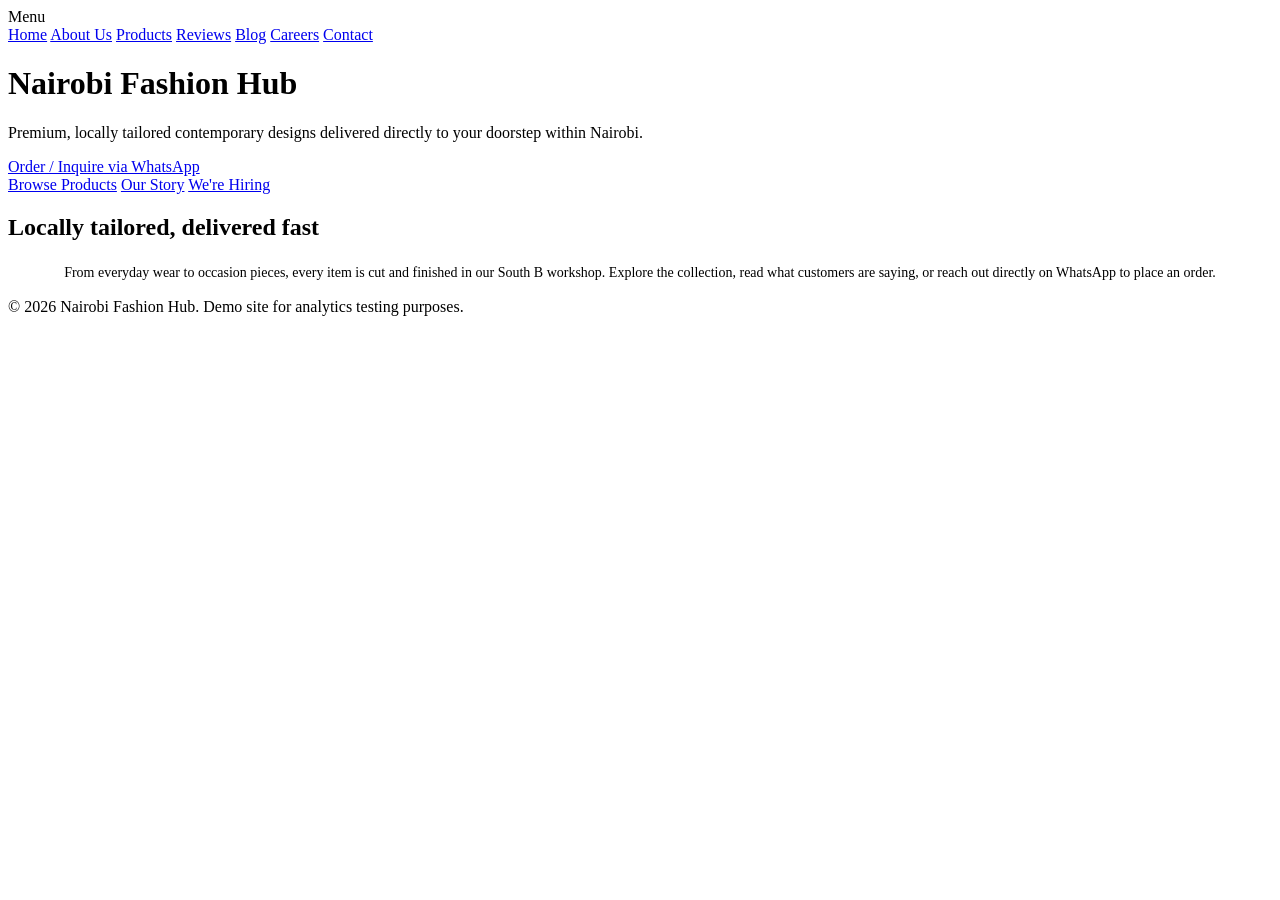
==== commit 2e4dfe54: "Update index.html" ====
--- a/index.html
+++ b/index.html
@@ -1,7 +1,6 @@
 <!DOCTYPE html>
 <html lang="en">
 <head>
-    <!-- Google tag (gtag.js) -->
     <script async src="https://www.googletagmanager.com/gtag/js?id=G-ZZE3RNQ6L9"></script>
     <script>
       window.dataLayer = window.dataLayer || [];
@@ -9,95 +8,22 @@
       gtag('js', new Date());
       gtag('config', 'G-ZZE3RNQ6L9');
     </script>
-
     <meta charset="UTF-8">
     <meta name="viewport" content="width=device-width, initial-scale=1.0">
     <title>Nairobi Fashion Hub | Premium Local Wear</title>
-    <style>
-        body { font-family: 'Segoe UI', Tahoma, Geneva, Verdana, sans-serif; padding: 40px 20px; background-color: #fcfcfd; color: #333; margin: 0; }
-
-        .layout { display: flex; max-width: 1000px; margin: 0 auto; align-items: flex-start; gap: 30px; }
-        .container { flex: 1; max-width: 780px; text-align: center; }
-
-        /* Sidebar navigation */
-        .sidebar { position: sticky; top: 20px; width: 170px; flex-shrink: 0; background: white; border: 1px solid #f0f0f0; border-radius: 12px; padding: 20px 15px; box-shadow: 0 4px 15px rgba(0,0,0,0.02); }
-        .sidebar-title { font-weight: 700; font-size: 14px; margin-bottom: 15px; color: #111; text-align: left; }
-        .sidebar a { display: block; padding: 9px 10px; margin-bottom: 4px; border-radius: 6px; font-size: 14px; color: #555; text-decoration: none; text-align: left; transition: all 0.15s ease; }
-        .sidebar a:hover, .sidebar a.active { background: #111; color: white; }
-
-        @media (max-width: 800px) {
-            .layout { flex-direction: column; }
-            .sidebar { position: static; width: 100%; display: flex; overflow-x: auto; gap: 6px; box-sizing: border-box; }
-            .sidebar-title { display: none; }
-            .sidebar a { white-space: nowrap; margin-bottom: 0; }
-        }
-
-        .header-card { background: white; padding: 35px; border-radius: 12px; box-shadow: 0 4px 15px rgba(0,0,0,0.02); margin-bottom: 30px; border: 1px solid #f0f0f0; }
-        h1 { color: #111; font-size: 32px; margin: 0 0 10px 0; font-weight: 700; }
-        .subtitle { color: #666; font-size: 16px; max-width: 550px; margin: 0 auto 25px auto; line-height: 1.6; }
-
-        /* Category filter */
-        .filter-bar { display: flex; justify-content: center; gap: 10px; flex-wrap: wrap; margin-bottom: 25px; }
-        .filter-btn { padding: 8px 18px; border-radius: 20px; border: 1px solid #ddd; background: white; color: #444; font-size: 14px; cursor: pointer; transition: all 0.2s ease; }
-        .filter-btn.active, .filter-btn:hover { background: #111; color: white; border-color: #111; }
-
-        /* Product Grid Styling */
-        .product-grid { display: grid; grid-template-columns: repeat(auto-fit, minmax(220px, 1fr)); gap: 20px; margin-bottom: 40px; }
-        .product-card { background: white; border: 1px solid #eaeaea; border-radius: 8px; padding: 20px; text-align: left; transition: transform 0.2s ease; cursor: pointer; }
-        .product-card:hover { transform: translateY(-3px); box-shadow: 0 6px 12px rgba(0,0,0,0.04); }
-        .product-thumb { width: 100%; height: 160px; background-color: #f0f2f5; border-radius: 6px; display: flex; align-items: center; justify-content: center; color: #888; font-size: 14px; margin-bottom: 15px; font-weight: 500; }
-        .product-title { font-size: 16px; font-weight: 600; margin: 0 0 5px 0; color: #222; }
-        .product-price { color: #e44d26; font-weight: 700; font-size: 15px; margin: 0 0 12px 0; }
-        .product-cta { display: inline-block; font-size: 13px; font-weight: 600; color: #111; text-decoration: underline; }
-
-        .whatsapp-btn { display: inline-block; padding: 16px 40px; background-color: #25D366; color: white; text-decoration: none; font-weight: bold; border-radius: 30px; font-size: 16px; transition: background 0.3s ease; box-shadow: 0 4px 12px rgba(37, 211, 102, 0.25); }
-        .whatsapp-btn:hover { background-color: #128C7E; }
-
-        /* Section cards */
-        .section-card { background: white; padding: 30px; border-radius: 12px; box-shadow: 0 4px 15px rgba(0,0,0,0.02); margin-bottom: 30px; border: 1px solid #f0f0f0; text-align: left; }
-        .section-card h2 { font-size: 20px; margin-top: 0; text-align: center; }
-        .testimonial { padding: 14px 0; border-bottom: 1px solid #f0f0f0; font-size: 14px; color: #555; }
-        .testimonial:last-child { border-bottom: none; }
-        .testimonial strong { color: #222; }
-
-        .career-btn { display: inline-block; margin-top: 8px; padding: 8px 16px; background: #111; color: white; border-radius: 6px; text-decoration: none; font-size: 13px; font-weight: 600; }
-        .career-btn:hover { background: #333; }
-
-        /* Newsletter form */
-        .newsletter-form { display: flex; gap: 10px; flex-wrap: wrap; justify-content: center; }
-        .newsletter-form input[type="email"] { flex: 1; min-width: 200px; padding: 12px 16px; border-radius: 6px; border: 1px solid #ddd; font-size: 14px; }
-        .newsletter-form button { padding: 12px 22px; border-radius: 6px; border: none; background: #111; color: white; font-weight: 600; cursor: pointer; font-size: 14px; }
-        .newsletter-form button:hover { background: #333; }
-        .form-note { font-size: 12px; color: #999; margin-top: 10px; text-align: center; }
-
-        /* Social links */
-        .social-links { display: flex; justify-content: center; gap: 18px; margin-top: 10px; }
-        .social-links a { color: #555; text-decoration: none; font-size: 14px; border: 1px solid #eaeaea; padding: 8px 16px; border-radius: 20px; }
-        .social-links a:hover { background: #f5f5f5; }
-
-        footer { font-size: 12px; color: #aaa; margin-top: 20px; text-align: center; }
-
-        /* Modals */
-        .modal-overlay { display: none; position: fixed; inset: 0; background: rgba(0,0,0,0.5); align-items: center; justify-content: center; z-index: 1000; padding: 20px; }
-        .modal-overlay.open { display: flex; }
-        .modal-box { background: white; border-radius: 12px; padding: 30px; max-width: 420px; width: 100%; text-align: left; position: relative; max-height: 85vh; overflow-y: auto; }
-        .modal-close { position: absolute; top: 12px; right: 16px; background: none; border: none; font-size: 22px; cursor: pointer; color: #888; line-height: 1; }
-        .product-thumb-large { width: 100%; height: 200px; background: #f0f2f5; border-radius: 8px; display: flex; align-items: center; justify-content: center; color: #888; margin-bottom: 15px; font-size: 14px; }
-        .modal-box h3 { margin: 0 0 8px 0; font-size: 19px; color: #111; }
-        .modal-price { color: #e44d26; font-weight: 700; font-size: 15px; margin: 0 0 15px 0; }
-        .modal-desc { font-size: 14px; color: #555; line-height: 1.6; margin-bottom: 20px; }
-    </style>
+    <link rel="stylesheet" href="styles.css">
 </head>
 <body>
     <div class="layout">
-        <nav class="sidebar" id="sidebar">
+        <nav class="sidebar">
             <div class="sidebar-title">Menu</div>
-            <a href="#about-us" onclick="trackNavClick('about_us')">About Us</a>
-            <a href="#products" onclick="trackNavClick('products')">Products</a>
-            <a href="#testimonials" onclick="trackNavClick('testimonials')">Reviews</a>
-            <a href="#blog" onclick="trackNavClick('blog')">Blog</a>
-            <a href="#careers" onclick="trackNavClick('careers')">Careers</a>
-            <a href="#contact" onclick="trackNavClick('contact')">Contact</a>
+            <a href="index.html" class="active" onclick="trackNavClick('home')">Home</a>
+            <a href="about.html" onclick="trackNavClick('about_us')">About Us</a>
+            <a href="products.html" onclick="trackNavClick('products')">Products</a>
+            <a href="reviews.html" onclick="trackNavClick('reviews')">Reviews</a>
+            <a href="blog.html" onclick="trackNavClick('blog')">Blog</a>
+            <a href="careers.html" onclick="trackNavClick('careers')">Careers</a>
+            <a href="contact.html" onclick="trackNavClick('contact')">Contact</a>
         </nav>
 
         <div class="container">
@@ -106,302 +32,28 @@
                 <p class="subtitle">Premium, locally tailored contemporary designs delivered directly to your doorstep within Nairobi.</p>
                 <a href="https://wa.me/254747990254?text=Hi!%20I%20am%20inquiring%20about%20your%20designs%20from%20Social%20Media."
                    class="whatsapp-btn"
-                   id="whatsapp-conversion-link"
-                   onclick="gtag('event', 'whatsapp_click', { 'event_category': 'engagement', 'event_label': 'header_cta' });">
+                   onclick="gtag('event', 'whatsapp_click', { 'event_category': 'engagement', 'event_label': 'home_hero' });">
                     Order / Inquire via WhatsApp
                 </a>
-            </div>
-
-            <!-- About Us section -->
-            <div class="section-card" id="about-us" data-track-section>
-                <h2>About Us</h2>
-                <p style="font-size:14px; color:#555; line-height:1.7;">
-                    Nairobi Fashion Hub started in 2021 as a small tailoring outfit in South B, serving friends and family
-                    looking for well-fitted, affordable contemporary wear. Today we work with a network of local tailors
-                    and fabric suppliers across Nairobi to bring custom and ready-to-wear pieces to customers across Kenya,
-                    with same-day delivery available within the city. Every piece is inspected for quality before it leaves
-                    our workshop.
-                </p>
-            </div>
-
-            <!-- Products section -->
-            <div id="products" data-track-section>
-                <div class="filter-bar">
-                    <button class="filter-btn active" onclick="filterCategory('all', this)">All</button>
-                    <button class="filter-btn" onclick="filterCategory('dresses', this)">Dresses</button>
-                    <button class="filter-btn" onclick="filterCategory('outerwear', this)">Outerwear</button>
-                </div>
-
-                <div class="product-grid" id="product-grid">
-                    <div class="product-card" data-category="dresses" onclick="openProductModal('mombasa-dress')">
-                        <div class="product-thumb">📍 Clothing Item Visual Placeholder</div>
-                        <p class="product-title">Mombasa Summer Dress</p>
-                        <p class="product-price">Ksh 3,500</p>
-                        <span class="product-cta">View details →</span>
-                    </div>
-                    <div class="product-card" data-category="outerwear" onclick="openProductModal('nairobi-blazer')">
-                        <div class="product-thumb">📍 Clothing Item Visual Placeholder</div>
-                        <p class="product-title">Nairobi Casual Blazer</p>
-                        <p class="product-price">Ksh 4,800</p>
-                        <span class="product-cta">View details →</span>
-                    </div>
-                    <div class="product-card" data-category="outerwear" onclick="openProductModal('rift-trench')">
-                        <div class="product-thumb">📍 Clothing Item Visual Placeholder</div>
-                        <p class="product-title">Rift Valley Trench Coat</p>
-                        <p class="product-price">Ksh 6,000</p>
-                        <span class="product-cta">View details →</span>
-                    </div>
-                    <div class="product-card" data-category="dresses" onclick="openProductModal('karen-gown')">
-                        <div class="product-thumb">📍 Clothing Item Visual Placeholder</div>
-                        <p class="product-title">Karen Evening Gown</p>
-                        <p class="product-price">Ksh 8,500</p>
-                        <span class="product-cta">View details →</span>
-                    </div>
+                <div class="hero-links">
+                    <a href="products.html" onclick="trackNavClick('products')">Browse Products</a>
+                    <a href="about.html" onclick="trackNavClick('about_us')">Our Story</a>
+                    <a href="careers.html" onclick="trackNavClick('careers')">We're Hiring</a>
                 </div>
             </div>
 
-            <!-- Testimonials section -->
-            <div class="section-card" id="testimonials" data-track-section>
-                <h2>What customers are saying</h2>
-                <div class="testimonial"><strong>Achieng W.</strong>, Nairobi: "Fast delivery and the fit was perfect."</div>
-                <div class="testimonial"><strong>Brian K.</strong>, Kiambu: "The trench coat quality exceeded what I expected for the price."</div>
-                <div class="testimonial"><strong>Faith N.</strong>, Nairobi: "Ordered twice already, WhatsApp checkout was easy."</div>
-            </div>
-
-            <!-- Blog section -->
-            <div class="section-card" id="blog" data-track-section>
-                <h2>From the Blog</h2>
-                <div class="testimonial">
-                    <strong>5 Ways to Style a Trench Coat for Nairobi Weather</strong><br>
-                    A short guide to layering trench coats through the rainy and dry seasons.
-                    <br><a href="#" onclick="openBlogModal('trench-styling'); return false;" style="color:#111; font-weight:600;">Read more →</a>
-                </div>
-                <div class="testimonial">
-                    <strong>Behind the Seams: Meet Our Tailors</strong><br>
-                    Get to know the team hand-finishing every piece in our South B workshop.
-                    <br><a href="#" onclick="openBlogModal('meet-tailors'); return false;" style="color:#111; font-weight:600;">Read more →</a>
-                </div>
-                <div class="testimonial">
-                    <strong>Caring for Locally Made Fabrics</strong><br>
-                    Simple washing and storage tips to keep your pieces looking new for longer.
-                    <br><a href="#" onclick="openBlogModal('fabric-care'); return false;" style="color:#111; font-weight:600;">Read more →</a>
-                </div>
-            </div>
-
-            <!-- Careers section -->
-            <div class="section-card" id="careers" data-track-section>
-                <h2>Careers</h2>
-                <p style="font-size:14px; color:#555; line-height:1.7;">
-                    We're a growing team and always keen to hear from skilled tailors, pattern makers, and delivery riders
-                    based in Nairobi. Openings are posted here as they come up.
+            <div class="section-card">
+                <h2>Locally tailored, delivered fast</h2>
+                <p style="font-size:14px; color:var(--muted); line-height:1.7; text-align:center;">
+                    From everyday wear to occasion pieces, every item is cut and finished in our South B workshop.
+                    Explore the collection, read what customers are saying, or reach out directly on WhatsApp to place an order.
                 </p>
-                <div class="testimonial">
-                    <strong>Tailor / Seamstress</strong>, Nairobi (Full-time)<br>
-                    Experience with contemporary womenswear preferred.<br>
-                    <a class="career-btn"
-                       href="https://wa.me/254799023508?text=Hi!%20I%20am%20inquiring%20about%20the%20Tailor%20position."
-                       onclick="trackCareerClick('tailor_seamstress');">Apply via WhatsApp</a>
-                </div>
-                <div class="testimonial">
-                    <strong>Delivery Rider</strong>, Nairobi (Part-time)<br>
-                    Own motorbike and valid license required.<br>
-                    <a class="career-btn"
-                       href="https://wa.me/254799023508?text=Hi!%20I%20am%20inquiring%20about%20the%20Delivery%20Rider%20position."
-                       onclick="trackCareerClick('delivery_rider');">Apply via WhatsApp</a>
-                </div>
-            </div>
-
-            <!-- Newsletter and social section -->
-            <div id="contact" data-track-section>
-                <div class="section-card">
-                    <h2>Get new arrivals in your inbox</h2>
-                    <form class="newsletter-form" onsubmit="return handleNewsletterSubmit(event)">
-                        <input type="email" id="newsletter-email" placeholder="you@example.com" required>
-                        <button type="submit">Subscribe</button>
-                    </form>
-                    <p class="form-note">No spam, just new drops and offers.</p>
-                </div>
-
-                <div class="section-card">
-                    <h2>Follow us</h2>
-                    <div class="social-links">
-                        <a href="https://instagram.com" target="_blank" rel="noopener"
-                           onclick="gtag('event', 'outbound_click', { 'event_category': 'social', 'event_label': 'instagram' });">Instagram</a>
-                        <a href="https://facebook.com" target="_blank" rel="noopener"
-                           onclick="gtag('event', 'outbound_click', { 'event_category': 'social', 'event_label': 'facebook' });">Facebook</a>
-                        <a href="https://tiktok.com" target="_blank" rel="noopener"
-                           onclick="gtag('event', 'outbound_click', { 'event_category': 'social', 'event_label': 'tiktok' });">TikTok</a>
-                        <a href="https://x.com" target="_blank" rel="noopener"
-                           onclick="gtag('event', 'outbound_click', { 'event_category': 'social', 'event_label': 'x_twitter' });">X (Twitter)</a>
-                    </div>
-                </div>
             </div>
 
             <footer>&copy; 2026 Nairobi Fashion Hub. Demo site for analytics testing purposes.</footer>
         </div>
     </div>
 
-    <!-- Product modal -->
-    <div class="modal-overlay" id="product-modal">
-        <div class="modal-box">
-            <button class="modal-close" onclick="closeProductModal()">&times;</button>
-            <div class="product-thumb-large" id="modal-product-thumb">📍 Clothing Item Visual Placeholder</div>
-            <h3 id="modal-product-title"></h3>
-            <p class="modal-price" id="modal-product-price"></p>
-            <p class="modal-desc" id="modal-product-desc"></p>
-            <a id="modal-product-whatsapp" class="whatsapp-btn" href="#" target="_blank" rel="noopener">Enquire on WhatsApp</a>
-        </div>
-    </div>
-
-    <!-- Blog modal -->
-    <div class="modal-overlay" id="blog-modal">
-        <div class="modal-box">
-            <button class="modal-close" onclick="closeBlogModal()">&times;</button>
-            <h3 id="modal-blog-title"></h3>
-            <p class="modal-desc" id="modal-blog-body"></p>
-        </div>
-    </div>
-
-    <script>
-        const WHATSAPP_NUMBER = '254747990254';
-
-        const PRODUCTS = {
-            'mombasa-dress': { name: 'Mombasa Summer Dress', price: 'Ksh 3,500', desc: "A lightweight, breathable dress cut for Nairobi's warmer months, tailored locally with a flattering A-line fit." },
-            'nairobi-blazer': { name: 'Nairobi Casual Blazer', price: 'Ksh 4,800', desc: "A versatile blazer that moves easily from the office to evening plans, made from a mid-weight cotton blend." },
-            'rift-trench': { name: 'Rift Valley Trench Coat', price: 'Ksh 6,000', desc: "A structured trench built for Nairobi's rainy season, with a water-resistant outer layer and classic tailoring." },
-            'karen-gown': { name: 'Karen Evening Gown', price: 'Ksh 8,500', desc: "A floor-length evening gown finished with hand-stitched detailing, made to order in your size." }
-        };
-
-        const BLOG_POSTS = {
-            'trench-styling': {
-                title: '5 Ways to Style a Trench Coat for Nairobi Weather',
-                body: "Layer it over a simple tee and jeans for wet-season mornings, or belt it over a dress for evening events. In the dry season, wear it open over lighter fabrics as a structured layer rather than for warmth. A trench also works well thrown over gym wear for the school run, and pairs naturally with boots when the ground is muddy after rain."
-            },
-            'meet-tailors': {
-                title: 'Behind the Seams: Meet Our Tailors',
-                body: "Our workshop in South B is run by a small team of tailors, most of whom trained through informal apprenticeships before joining us. Each piece passes through at least two pairs of hands, cutting and stitching, before a final quality check. We work in small batches so fit issues get caught early rather than after delivery."
-            },
-            'fabric-care': {
-                title: 'Caring for Locally Made Fabrics',
-                body: "Hand wash or use a gentle cycle in cold water to protect stitching and colour. Air dry away from direct sun, since heat and UV exposure are the fastest way to fade locally dyed fabric. Store folded rather than on wire hangers for structured pieces like blazers and coats, to keep the shoulder shape intact."
-            }
-        };
-
-        function trackNavClick(section) {
-            gtag('event', 'nav_click', { 'event_category': 'navigation', 'event_label': section });
-        }
-
-        function trackCareerClick(roleId) {
-            gtag('event', 'career_click', { 'event_category': 'careers', 'event_label': roleId });
-        }
-
-        function openProductModal(id) {
-            const p = PRODUCTS[id];
-            if (!p) return;
-            document.getElementById('modal-product-title').textContent = p.name;
-            document.getElementById('modal-product-price').textContent = p.price;
-            document.getElementById('modal-product-desc').textContent = p.desc;
-            const waText = encodeURIComponent('Hi! I am interested in the ' + p.name + ' (' + p.price + ').');
-            document.getElementById('modal-product-whatsapp').href = 'https://wa.me/' + WHATSAPP_NUMBER + '?text=' + waText;
-            document.getElementById('product-modal').classList.add('open');
-
-            const numericValue = parseInt(p.price.replace(/[^0-9]/g, ''), 10);
-            gtag('event', 'view_item', { 'event_category': 'product', 'event_label': p.name, 'value': numericValue });
-        }
-
-        function closeProductModal() {
-            document.getElementById('product-modal').classList.remove('open');
-        }
-
-        function openBlogModal(id) {
-            const post = BLOG_POSTS[id];
-            if (!post) return;
-            document.getElementById('modal-blog-title').textContent = post.title;
-            document.getElementById('modal-blog-body').textContent = post.body;
-            document.getElementById('blog-modal').classList.add('open');
-            gtag('event', 'blog_click', { 'event_category': 'content', 'event_label': id });
-        }
-
-        function closeBlogModal() {
-            document.getElementById('blog-modal').classList.remove('open');
-        }
-
-        function filterCategory(category, btn) {
-            document.querySelectorAll('.filter-btn').forEach(b => b.classList.remove('active'));
-            btn.classList.add('active');
-
-            document.querySelectorAll('.product-card').forEach(card => {
-                const show = category === 'all' || card.getAttribute('data-category') === category;
-                card.style.display = show ? '' : 'none';
-            });
-
-            gtag('event', 'filter_select', { 'event_category': 'engagement', 'event_label': category });
-        }
-
-        function handleNewsletterSubmit(event) {
-            event.preventDefault();
-            gtag('event', 'sign_up', { 'event_category': 'conversion', 'event_label': 'newsletter' });
-            alert('Thanks for subscribing! (demo form, no email is actually sent)');
-            document.getElementById('newsletter-email').value = '';
-            return false;
-        }
-
-        // Close modals on overlay click (outside the box)
-        document.querySelectorAll('.modal-overlay').forEach(overlay => {
-            overlay.addEventListener('click', function (e) {
-                if (e.target === overlay) overlay.classList.remove('open');
-            });
-        });
-
-        // Scroll depth tracking at 25/50/75/100 percent milestones
-        (function () {
-            const milestones = [25, 50, 75, 100];
-            const reached = new Set();
-
-            function checkScroll() {
-                const scrollTop = window.scrollY;
-                const docHeight = document.documentElement.scrollHeight - window.innerHeight;
-                if (docHeight <= 0) return;
-                const percent = Math.round((scrollTop / docHeight) * 100);
-
-                milestones.forEach(m => {
-                    if (percent >= m && !reached.has(m)) {
-                        reached.add(m);
-                        gtag('event', 'scroll_depth', { 'event_category': 'engagement', 'event_label': m + '%' });
-                    }
-                });
-            }
-
-            window.addEventListener('scroll', checkScroll);
-        })();
-
-        // Section view tracking, fires once per section as it enters the viewport
-        (function () {
-            const seen = new Set();
-            const sections = document.querySelectorAll('[data-track-section]');
-            const sidebarLinks = document.querySelectorAll('.sidebar a');
-
-            const observer = new IntersectionObserver(function (entries) {
-                entries.forEach(function (entry) {
-                    if (entry.isIntersecting) {
-                        if (!seen.has(entry.target.id)) {
-                            seen.add(entry.target.id);
-                            gtag('event', 'section_view', { 'event_category': 'engagement', 'event_label': entry.target.id });
-                        }
-                        sidebarLinks.forEach(function (link) {
-                            link.classList.toggle('active', link.getAttribute('href') === '#' + entry.target.id);
-                        });
-                    }
-                });
-            }, { threshold: 0.4 });
-
-            sections.forEach(function (section) { observer.observe(section); });
-        })();
-
-        // Time-on-page milestone at 30 seconds
-        setTimeout(function () {
-            gtag('event', 'time_on_page', { 'event_category': 'engagement', 'event_label': '30_seconds' });
-        }, 30000);
-    </script>
+    <script src="main.js" defer></script>
 </body>
 </html>
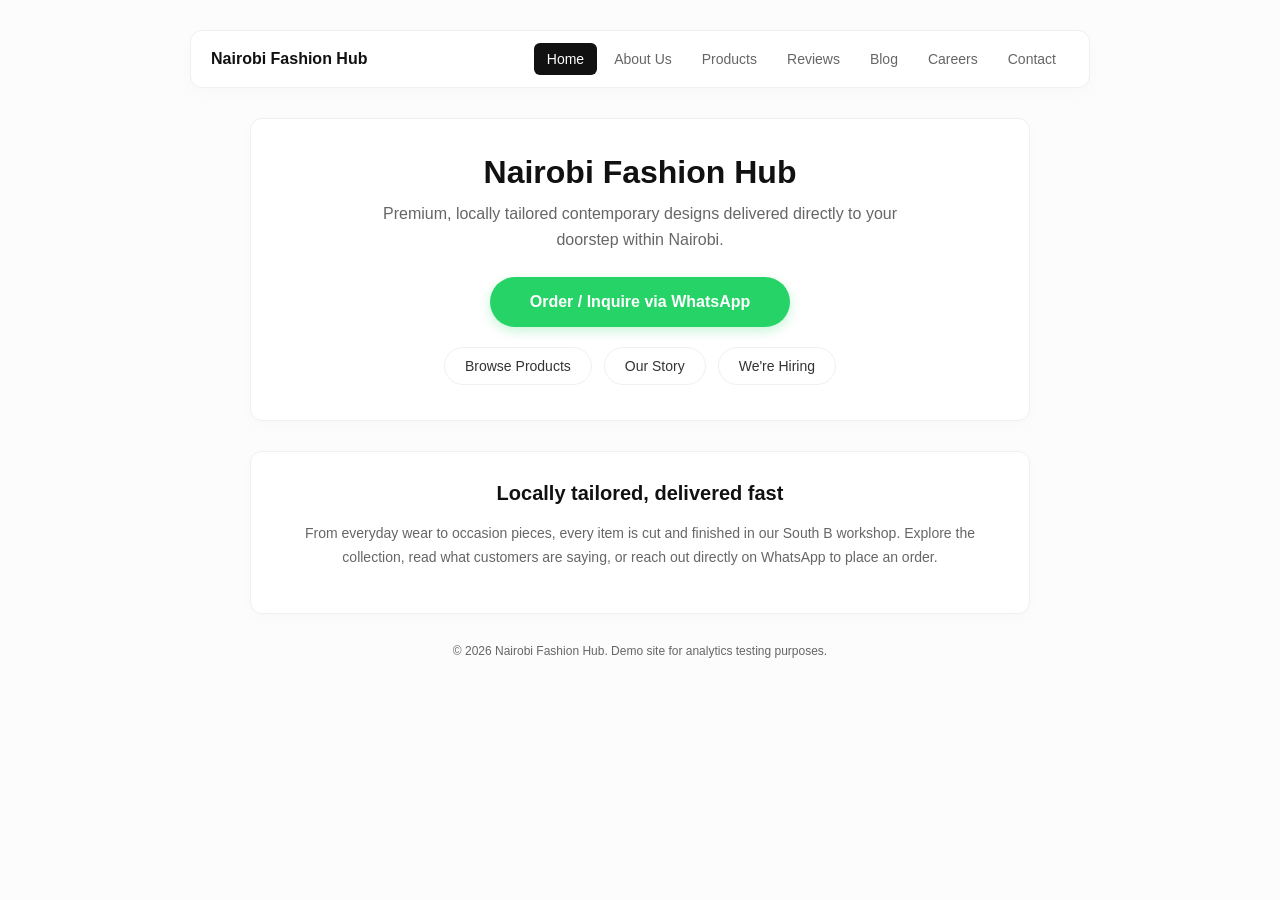
==== commit 0105e04a: "Add files via upload" ====
--- a/index.html
+++ b/index.html
@@ -14,9 +14,9 @@
     <link rel="stylesheet" href="styles.css">
 </head>
 <body>
-    <div class="layout">
-        <nav class="sidebar">
-            <div class="sidebar-title">Menu</div>
+    <nav class="topbar">
+        <a href="index.html" class="topbar-brand">Nairobi Fashion Hub</a>
+        <div class="topbar-links">
             <a href="index.html" class="active" onclick="trackNavClick('home')">Home</a>
             <a href="about.html" onclick="trackNavClick('about_us')">About Us</a>
             <a href="products.html" onclick="trackNavClick('products')">Products</a>
@@ -24,34 +24,34 @@
             <a href="blog.html" onclick="trackNavClick('blog')">Blog</a>
             <a href="careers.html" onclick="trackNavClick('careers')">Careers</a>
             <a href="contact.html" onclick="trackNavClick('contact')">Contact</a>
-        </nav>
+        </div>
+    </nav>
 
-        <div class="container">
-            <div class="header-card">
-                <h1>Nairobi Fashion Hub</h1>
-                <p class="subtitle">Premium, locally tailored contemporary designs delivered directly to your doorstep within Nairobi.</p>
-                <a href="https://wa.me/254747990254?text=Hi!%20I%20am%20inquiring%20about%20your%20designs%20from%20Social%20Media."
-                   class="whatsapp-btn"
-                   onclick="gtag('event', 'whatsapp_click', { 'event_category': 'engagement', 'event_label': 'home_hero' });">
-                    Order / Inquire via WhatsApp
-                </a>
-                <div class="hero-links">
-                    <a href="products.html" onclick="trackNavClick('products')">Browse Products</a>
-                    <a href="about.html" onclick="trackNavClick('about_us')">Our Story</a>
-                    <a href="careers.html" onclick="trackNavClick('careers')">We're Hiring</a>
-                </div>
+    <div class="container">
+        <div class="header-card">
+            <h1>Nairobi Fashion Hub</h1>
+            <p class="subtitle">Premium, locally tailored contemporary designs delivered directly to your doorstep within Nairobi.</p>
+            <a href="https://wa.me/254747990254?text=Hi!%20I%20am%20inquiring%20about%20your%20designs%20from%20Social%20Media."
+               class="whatsapp-btn"
+               onclick="gtag('event', 'whatsapp_click', { 'event_category': 'engagement', 'event_label': 'home_hero' });">
+                Order / Inquire via WhatsApp
+            </a>
+            <div class="hero-links">
+                <a href="products.html" onclick="trackNavClick('products')">Browse Products</a>
+                <a href="about.html" onclick="trackNavClick('about_us')">Our Story</a>
+                <a href="careers.html" onclick="trackNavClick('careers')">We're Hiring</a>
             </div>
+        </div>
 
-            <div class="section-card">
-                <h2>Locally tailored, delivered fast</h2>
-                <p style="font-size:14px; color:var(--muted); line-height:1.7; text-align:center;">
-                    From everyday wear to occasion pieces, every item is cut and finished in our South B workshop.
-                    Explore the collection, read what customers are saying, or reach out directly on WhatsApp to place an order.
-                </p>
-            </div>
+        <div class="section-card">
+            <h2>Locally tailored, delivered fast</h2>
+            <p style="font-size:14px; color:var(--muted); line-height:1.7; text-align:center;">
+                From everyday wear to occasion pieces, every item is cut and finished in our South B workshop.
+                Explore the collection, read what customers are saying, or reach out directly on WhatsApp to place an order.
+            </p>
+        </div>
 
-            <footer>&copy; 2026 Nairobi Fashion Hub. Demo site for analytics testing purposes.</footer>
-        </div>
+        <footer>&copy; 2026 Nairobi Fashion Hub. Demo site for analytics testing purposes.</footer>
     </div>
 
     <script src="main.js" defer></script>
--- a/styles.css
+++ b/styles.css
@@ -0,0 +1,133 @@
+:root {
+  --bg: #fcfcfd;
+  --card-bg: #ffffff;
+  --text: #333333;
+  --heading: #111111;
+  --muted: #666666;
+  --border: #f0f0f0;
+  --shadow: 0 4px 15px rgba(0,0,0,0.02);
+  --btn-bg: #111111;
+  --btn-text: #ffffff;
+  --price: #e44d26;
+  --whatsapp: #25D366;
+  --whatsapp-hover: #128C7E;
+}
+
+@media (prefers-color-scheme: dark) {
+  :root {
+    --bg: #14161c;
+    --card-bg: #1c1f27;
+    --text: #d7d9e0;
+    --heading: #f5f6f8;
+    --muted: #9a9dab;
+    --border: #2b2e38;
+    --shadow: 0 4px 15px rgba(0,0,0,0.35);
+    --btn-bg: #e8e9ec;
+    --btn-text: #14161c;
+    --price: #ff9166;
+    --whatsapp: #25D366;
+    --whatsapp-hover: #1fae57;
+  }
+}
+
+* { box-sizing: border-box; }
+
+body {
+  font-family: 'Segoe UI', Tahoma, Geneva, Verdana, sans-serif;
+  margin: 0;
+  padding: 30px 20px 50px 20px;
+  background-color: var(--bg);
+  color: var(--text);
+}
+
+/* Top navigation bar */
+.topbar {
+  display: flex;
+  align-items: center;
+  justify-content: space-between;
+  max-width: 900px;
+  margin: 0 auto 30px auto;
+  background: var(--card-bg);
+  border: 1px solid var(--border);
+  border-radius: 12px;
+  padding: 12px 20px;
+  box-shadow: var(--shadow);
+  flex-wrap: wrap;
+  gap: 10px;
+}
+.topbar-brand { font-weight: 700; font-size: 16px; color: var(--heading); text-decoration: none; white-space: nowrap; }
+.topbar-links { display: flex; gap: 4px; flex-wrap: wrap; }
+.topbar-links a { padding: 8px 13px; border-radius: 6px; font-size: 14px; color: var(--muted); text-decoration: none; transition: all 0.15s ease; white-space: nowrap; }
+.topbar-links a:hover, .topbar-links a.active { background: var(--btn-bg); color: var(--btn-text); }
+
+@media (max-width: 720px) {
+  .topbar { flex-direction: column; align-items: flex-start; padding: 14px; }
+  .topbar-links { width: 100%; overflow-x: auto; flex-wrap: nowrap; }
+}
+
+.container { max-width: 780px; margin: 0 auto; text-align: center; }
+
+.header-card { background: var(--card-bg); padding: 35px; border-radius: 12px; box-shadow: var(--shadow); margin-bottom: 30px; border: 1px solid var(--border); }
+h1 { color: var(--heading); font-size: 32px; margin: 0 0 10px 0; font-weight: 700; }
+.subtitle { color: var(--muted); font-size: 16px; max-width: 550px; margin: 0 auto 25px auto; line-height: 1.6; }
+
+.hero-links { display: flex; gap: 12px; justify-content: center; flex-wrap: wrap; margin-top: 20px; }
+.hero-links a { padding: 10px 20px; border-radius: 20px; border: 1px solid var(--border); text-decoration: none; font-size: 14px; color: var(--text); background: var(--card-bg); }
+.hero-links a:hover { background: var(--btn-bg); color: var(--btn-text); border-color: var(--btn-bg); }
+
+.filter-bar { display: flex; justify-content: center; gap: 10px; flex-wrap: wrap; margin-bottom: 25px; }
+.filter-btn { padding: 8px 18px; border-radius: 20px; border: 1px solid var(--border); background: var(--card-bg); color: var(--text); font-size: 14px; cursor: pointer; transition: all 0.2s ease; }
+.filter-btn.active, .filter-btn:hover { background: var(--btn-bg); color: var(--btn-text); border-color: var(--btn-bg); }
+
+.product-grid { display: grid; grid-template-columns: repeat(auto-fit, minmax(220px, 1fr)); gap: 20px; margin-bottom: 40px; text-align: left; }
+.product-card { background: var(--card-bg); border: 1px solid var(--border); border-radius: 8px; padding: 20px; text-align: left; transition: transform 0.2s ease; cursor: pointer; }
+.product-card:hover { transform: translateY(-3px); box-shadow: var(--shadow); }
+.product-thumb { width: 100%; height: 160px; border-radius: 6px; margin-bottom: 15px; object-fit: cover; background: var(--border); display: block; }
+.product-title { font-size: 16px; font-weight: 600; margin: 0 0 5px 0; color: var(--heading); }
+.product-price { color: var(--price); font-weight: 700; font-size: 15px; margin: 0 0 12px 0; }
+.product-cta { display: inline-block; font-size: 13px; font-weight: 600; color: var(--heading); text-decoration: underline; }
+
+.whatsapp-btn { display: inline-block; padding: 16px 40px; background-color: var(--whatsapp); color: white; text-decoration: none; font-weight: bold; border-radius: 30px; font-size: 16px; transition: background 0.3s ease; box-shadow: 0 4px 12px rgba(37, 211, 102, 0.25); }
+.whatsapp-btn:hover { background-color: var(--whatsapp-hover); }
+
+.section-card { background: var(--card-bg); padding: 30px; border-radius: 12px; box-shadow: var(--shadow); margin-bottom: 30px; border: 1px solid var(--border); text-align: left; }
+.section-card h2 { font-size: 20px; margin-top: 0; text-align: center; color: var(--heading); }
+.testimonial { padding: 14px 0; border-bottom: 1px solid var(--border); font-size: 14px; color: var(--muted); }
+.testimonial:last-child { border-bottom: none; }
+.testimonial strong { color: var(--heading); }
+
+/* List rows shared by blog list and careers list */
+.list-row { padding: 16px 0; border-bottom: 1px solid var(--border); cursor: pointer; }
+.list-row:last-child { border-bottom: none; }
+.list-row:hover .list-row-title { text-decoration: underline; }
+.list-row-title { font-size: 16px; font-weight: 600; color: var(--heading); margin: 0 0 5px 0; }
+.list-row-meta { font-size: 13px; color: var(--muted); margin: 0 0 6px 0; }
+.list-row-excerpt { font-size: 14px; color: var(--text); margin: 0; }
+.list-row-cta { font-size: 13px; font-weight: 600; color: var(--heading); text-decoration: underline; }
+
+/* Detail view (in-page, replaces the list) */
+.detail-view { display: none; }
+.back-btn { display: inline-flex; align-items: center; gap: 6px; background: none; border: none; color: var(--muted); font-size: 14px; cursor: pointer; padding: 0 0 18px 0; font-weight: 600; }
+.back-btn:hover { color: var(--heading); }
+.detail-img { width: 100%; max-height: 320px; object-fit: cover; border-radius: 10px; margin-bottom: 20px; background: var(--border); }
+.detail-title { font-size: 22px; color: var(--heading); margin: 0 0 6px 0; }
+.detail-meta { font-size: 13px; color: var(--muted); margin: 0 0 18px 0; }
+.detail-price { color: var(--price); font-weight: 700; font-size: 17px; margin: 0 0 15px 0; }
+.detail-body { font-size: 14px; color: var(--text); line-height: 1.8; }
+.detail-body h4 { margin: 18px 0 6px 0; font-size: 14px; color: var(--heading); }
+.detail-body ul { margin: 6px 0; padding-left: 20px; }
+
+.career-btn { display: inline-block; margin-top: 18px; padding: 10px 20px; background: var(--btn-bg); color: var(--btn-text); border-radius: 6px; text-decoration: none; font-size: 14px; font-weight: 600; }
+.career-btn:hover { opacity: 0.85; }
+
+.newsletter-form { display: flex; gap: 10px; flex-wrap: wrap; justify-content: center; }
+.newsletter-form input[type="email"] { flex: 1; min-width: 200px; padding: 12px 16px; border-radius: 6px; border: 1px solid var(--border); font-size: 14px; background: var(--card-bg); color: var(--text); }
+.newsletter-form button { padding: 12px 22px; border-radius: 6px; border: none; background: var(--btn-bg); color: var(--btn-text); font-weight: 600; cursor: pointer; font-size: 14px; }
+.newsletter-form button:hover { opacity: 0.85; }
+.form-note { font-size: 12px; color: var(--muted); margin-top: 10px; text-align: center; }
+
+.social-links { display: flex; justify-content: center; gap: 18px; margin-top: 10px; flex-wrap: wrap; }
+.social-links a { color: var(--text); text-decoration: none; font-size: 14px; border: 1px solid var(--border); padding: 8px 16px; border-radius: 20px; }
+.social-links a:hover { background: var(--btn-bg); color: var(--btn-text); }
+
+footer { font-size: 12px; color: var(--muted); margin-top: 20px; text-align: center; }
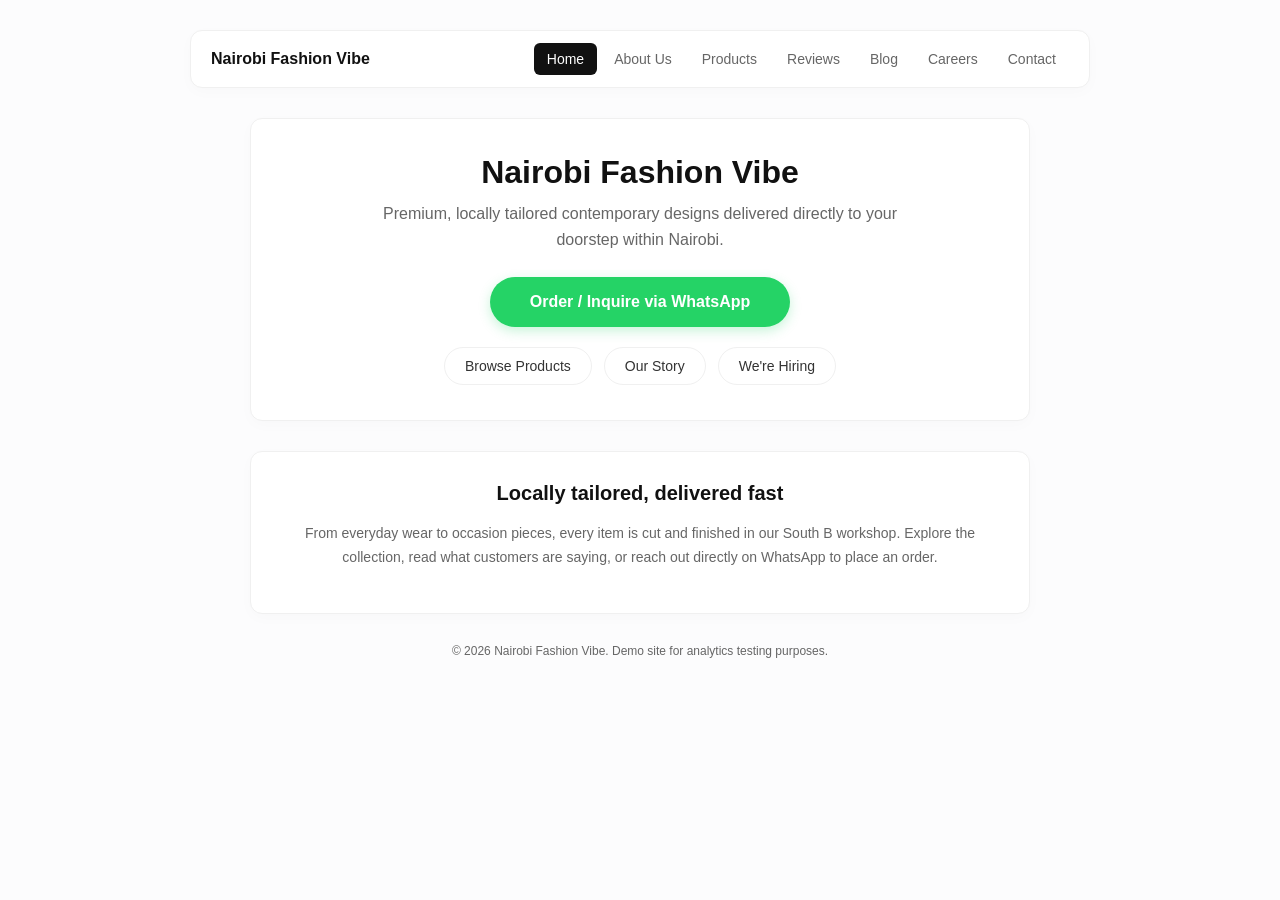
==== commit 954d587e: "Add files via upload" ====
--- a/index.html
+++ b/index.html
@@ -10,12 +10,12 @@
     </script>
     <meta charset="UTF-8">
     <meta name="viewport" content="width=device-width, initial-scale=1.0">
-    <title>Nairobi Fashion Hub | Premium Local Wear</title>
+    <title>Nairobi Fashion Vibe | Premium Local Wear</title>
     <link rel="stylesheet" href="styles.css">
 </head>
 <body>
     <nav class="topbar">
-        <a href="index.html" class="topbar-brand">Nairobi Fashion Hub</a>
+        <a href="index.html" class="topbar-brand">Nairobi Fashion Vibe</a>
         <div class="topbar-links">
             <a href="index.html" class="active" onclick="trackNavClick('home')">Home</a>
             <a href="about.html" onclick="trackNavClick('about_us')">About Us</a>
@@ -29,7 +29,7 @@
 
     <div class="container">
         <div class="header-card">
-            <h1>Nairobi Fashion Hub</h1>
+            <h1>Nairobi Fashion Vibe</h1>
             <p class="subtitle">Premium, locally tailored contemporary designs delivered directly to your doorstep within Nairobi.</p>
             <a href="https://wa.me/254747990254?text=Hi!%20I%20am%20inquiring%20about%20your%20designs%20from%20Social%20Media."
                class="whatsapp-btn"
@@ -51,7 +51,7 @@
             </p>
         </div>
 
-        <footer>&copy; 2026 Nairobi Fashion Hub. Demo site for analytics testing purposes.</footer>
+        <footer>&copy; 2026 Nairobi Fashion Vibe. Demo site for analytics testing purposes.</footer>
     </div>
 
     <script src="main.js" defer></script>
